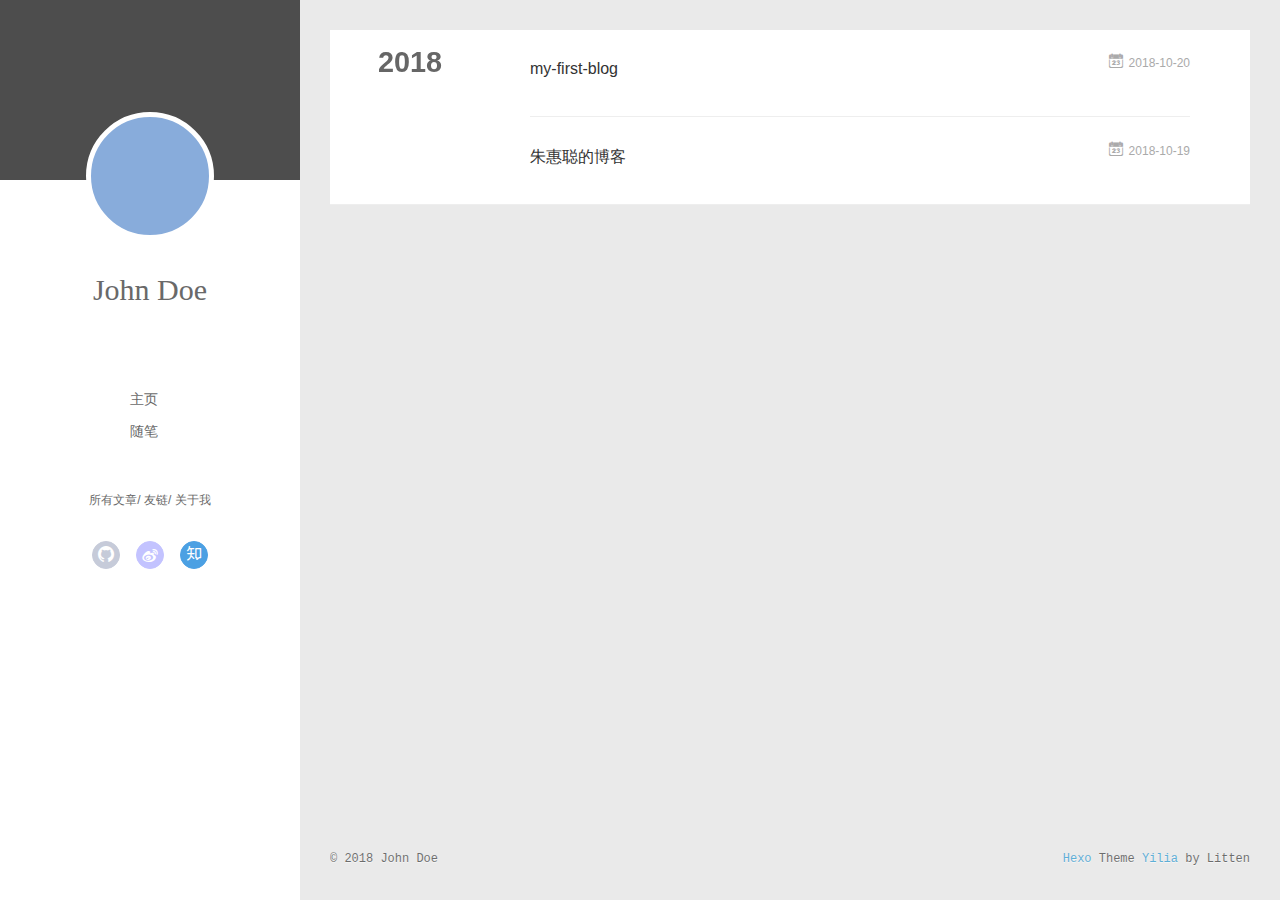
==== archives/index.html @ 23d7aff6 "Site updated: 2018-10-20 14:45:21" ====
<!DOCTYPE html>
<html>
<head><meta name="generator" content="Hexo 3.8.0">
  <meta charset="utf-8">
  
  <meta name="renderer" content="webkit">
  <meta http-equiv="X-UA-Compatible" content="IE=edge">
  <link rel="dns-prefetch" href="http://yoursite.com">
  <title>Archives | Hexo</title>
  <meta name="viewport" content="width=device-width, initial-scale=1, maximum-scale=1">
  <meta property="og:type" content="website">
<meta property="og:title" content="Hexo">
<meta property="og:url" content="http://yoursite.com/archives/index.html">
<meta property="og:site_name" content="Hexo">
<meta property="og:locale" content="default">
<meta name="twitter:card" content="summary">
<meta name="twitter:title" content="Hexo">
  
    <link rel="alternative" href="/atom.xml" title="Hexo" type="application/atom+xml">
  
  
    <link rel="icon" href="/favicon.png">
  
  <link rel="stylesheet" type="text/css" href="/./main.0cf68a.css">
  <style type="text/css">
  
    #container.show {
      background: linear-gradient(200deg,#a0cfe4,#e8c37e);
    }
  </style>
  

  

</head>
</html>
<body>
  <div id="container" q-class="show:isCtnShow">
    <canvas id="anm-canvas" class="anm-canvas"></canvas>
    <div class="left-col" q-class="show:isShow">
      
<div class="overlay" style="background: #4d4d4d"></div>
<div class="intrude-less">
	<header id="header" class="inner">
		<a href="/" class="profilepic">
			<img src="" class="js-avatar">
		</a>
		<hgroup>
		  <h1 class="header-author"><a href="/">John Doe</a></h1>
		</hgroup>
		

		<nav class="header-menu">
			<ul>
			
				<li><a href="/">主页</a></li>
	        
				<li><a href="/tags/随笔/">随笔</a></li>
	        
			</ul>
		</nav>
		<nav class="header-smart-menu">
    		
    			
    			<a q-on="click: openSlider(e, 'innerArchive')" href="javascript:void(0)">所有文章</a>
    			
            
    			
    			<a q-on="click: openSlider(e, 'friends')" href="javascript:void(0)">友链</a>
    			
            
    			
    			<a q-on="click: openSlider(e, 'aboutme')" href="javascript:void(0)">关于我</a>
    			
            
		</nav>
		<nav class="header-nav">
			<div class="social">
				
					<a class="github" target="_blank" href="https://github.com/songyoulian" title="github"><i class="icon-github"></i></a>
		        
					<a class="weibo" target="_blank" href="https://weibo.com/" title="weibo"><i class="icon-weibo"></i></a>
		        
					<a class="zhihu" target="_blank" href="https://www.zhihu.com/" title="zhihu"><i class="icon-zhihu"></i></a>
		        
			</div>
		</nav>
	</header>		
</div>

    </div>
    <div class="mid-col" q-class="show:isShow,hide:isShow|isFalse">
      
<nav id="mobile-nav">
  	<div class="overlay js-overlay" style="background: #4d4d4d"></div>
	<div class="btnctn js-mobile-btnctn">
  		<div class="slider-trigger list" q-on="click: openSlider(e)"><i class="icon icon-sort"></i></div>
	</div>
	<div class="intrude-less">
		<header id="header" class="inner">
			<div class="profilepic">
				<img src="" class="js-avatar">
			</div>
			<hgroup>
			  <h1 class="header-author js-header-author">John Doe</h1>
			</hgroup>
			
			
			
				
			
				
			
			
			
			<nav class="header-nav">
				<div class="social">
					
						<a class="github" target="_blank" href="https://github.com/songyoulian" title="github"><i class="icon-github"></i></a>
			        
						<a class="weibo" target="_blank" href="https://weibo.com/" title="weibo"><i class="icon-weibo"></i></a>
			        
						<a class="zhihu" target="_blank" href="https://www.zhihu.com/" title="zhihu"><i class="icon-zhihu"></i></a>
			        
				</div>
			</nav>

			<nav class="header-menu js-header-menu">
				<ul style="width: 50%">
				
				
					<li style="width: 50%"><a href="/">主页</a></li>
		        
					<li style="width: 50%"><a href="/tags/随笔/">随笔</a></li>
		        
				</ul>
			</nav>
		</header>				
	</div>
	<div class="mobile-mask" style="display:none" q-show="isShow"></div>
</nav>

      <div id="wrapper" class="body-wrap">
        <div class="menu-l">
          <div class="canvas-wrap">
            <canvas data-colors="#eaeaea" data-sectionHeight="100" data-contentId="js-content" id="myCanvas1" class="anm-canvas"></canvas>
          </div>
          <div id="js-content" class="content-ll">
            
  
  
    
    
      
      
      <section class="archives-wrap">
        <div class="archive-year-wrap">
          <a href="/archives/2018" class="archive-year">2018</a>
        </div>
        <div class="archives">
    
    <article class="archive-article archive-type-post">
  <div class="archive-article-inner">
    <header class="archive-article-header">
      	<div class="article-meta">
	      	<a href="/2018/10/20/my-first-blog/" class="archive-article-date">
  	<time datetime="2018-10-20T02:22:52.000Z" itemprop="datePublished"><i class="icon-calendar icon"></i>2018-10-20</time>
</a>
        </div>
    	 
  
    <h1 itemprop="name">
      <a class="archive-article-title" href="/2018/10/20/my-first-blog/">my-first-blog</a>
    </h1>
  

        <div class="article-info info-on-right">
          
          

        </div>
        <div class="clearfix"></div>
    </header>
  </div>
</article>
  
    
    
    <article class="archive-article archive-type-post">
  <div class="archive-article-inner">
    <header class="archive-article-header">
      	<div class="article-meta">
	      	<a href="/2018/10/19/hello-world/" class="archive-article-date">
  	<time datetime="2018-10-19T08:00:57.107Z" itemprop="datePublished"><i class="icon-calendar icon"></i>2018-10-19</time>
</a>
        </div>
    	 
  
    <h1 itemprop="name">
      <a class="archive-article-title" href="/2018/10/19/hello-world/">朱惠聪的博客</a>
    </h1>
  

        <div class="article-info info-on-right">
          
          

        </div>
        <div class="clearfix"></div>
    </header>
  </div>
</article>
  
  
    </div></section>
  

    


          </div>
        </div>
      </div>
      <footer id="footer">
  <div class="outer">
    <div id="footer-info">
    	<div class="footer-left">
    		&copy; 2018 John Doe
    	</div>
      	<div class="footer-right">
      		<a href="http://hexo.io/" target="_blank">Hexo</a>  Theme <a href="https://github.com/litten/hexo-theme-yilia" target="_blank">Yilia</a> by Litten
      	</div>
    </div>
  </div>
</footer>
    </div>
    <script>
	var yiliaConfig = {
		mathjax: false,
		isHome: false,
		isPost: false,
		isArchive: true,
		isTag: false,
		isCategory: false,
		open_in_new: false,
		toc_hide_index: true,
		root: "/",
		innerArchive: true,
		showTags: false
	}
</script>

<script>!function(t){function n(e){if(r[e])return r[e].exports;var i=r[e]={exports:{},id:e,loaded:!1};return t[e].call(i.exports,i,i.exports,n),i.loaded=!0,i.exports}var r={};n.m=t,n.c=r,n.p="./",n(0)}([function(t,n,r){r(195),t.exports=r(191)},function(t,n,r){var e=r(3),i=r(52),o=r(27),u=r(28),c=r(53),f="prototype",a=function(t,n,r){var s,l,h,v,p=t&a.F,d=t&a.G,y=t&a.S,g=t&a.P,b=t&a.B,m=d?e:y?e[n]||(e[n]={}):(e[n]||{})[f],x=d?i:i[n]||(i[n]={}),w=x[f]||(x[f]={});d&&(r=n);for(s in r)l=!p&&m&&void 0!==m[s],h=(l?m:r)[s],v=b&&l?c(h,e):g&&"function"==typeof h?c(Function.call,h):h,m&&u(m,s,h,t&a.U),x[s]!=h&&o(x,s,v),g&&w[s]!=h&&(w[s]=h)};e.core=i,a.F=1,a.G=2,a.S=4,a.P=8,a.B=16,a.W=32,a.U=64,a.R=128,t.exports=a},function(t,n,r){var e=r(6);t.exports=function(t){if(!e(t))throw TypeError(t+" is not an object!");return t}},function(t,n){var r=t.exports="undefined"!=typeof window&&window.Math==Math?window:"undefined"!=typeof self&&self.Math==Math?self:Function("return this")();"number"==typeof __g&&(__g=r)},function(t,n){t.exports=function(t){try{return!!t()}catch(t){return!0}}},function(t,n){var r=t.exports="undefined"!=typeof window&&window.Math==Math?window:"undefined"!=typeof self&&self.Math==Math?self:Function("return this")();"number"==typeof __g&&(__g=r)},function(t,n){t.exports=function(t){return"object"==typeof t?null!==t:"function"==typeof t}},function(t,n,r){var e=r(126)("wks"),i=r(76),o=r(3).Symbol,u="function"==typeof o;(t.exports=function(t){return e[t]||(e[t]=u&&o[t]||(u?o:i)("Symbol."+t))}).store=e},function(t,n){var r={}.hasOwnProperty;t.exports=function(t,n){return r.call(t,n)}},function(t,n,r){var e=r(94),i=r(33);t.exports=function(t){return e(i(t))}},function(t,n,r){t.exports=!r(4)(function(){return 7!=Object.defineProperty({},"a",{get:function(){return 7}}).a})},function(t,n,r){var e=r(2),i=r(167),o=r(50),u=Object.defineProperty;n.f=r(10)?Object.defineProperty:function(t,n,r){if(e(t),n=o(n,!0),e(r),i)try{return u(t,n,r)}catch(t){}if("get"in r||"set"in r)throw TypeError("Accessors not supported!");return"value"in r&&(t[n]=r.value),t}},function(t,n,r){t.exports=!r(18)(function(){return 7!=Object.defineProperty({},"a",{get:function(){return 7}}).a})},function(t,n,r){var e=r(14),i=r(22);t.exports=r(12)?function(t,n,r){return e.f(t,n,i(1,r))}:function(t,n,r){return t[n]=r,t}},function(t,n,r){var e=r(20),i=r(58),o=r(42),u=Object.defineProperty;n.f=r(12)?Object.defineProperty:function(t,n,r){if(e(t),n=o(n,!0),e(r),i)try{return u(t,n,r)}catch(t){}if("get"in r||"set"in r)throw TypeError("Accessors not supported!");return"value"in r&&(t[n]=r.value),t}},function(t,n,r){var e=r(40)("wks"),i=r(23),o=r(5).Symbol,u="function"==typeof o;(t.exports=function(t){return e[t]||(e[t]=u&&o[t]||(u?o:i)("Symbol."+t))}).store=e},function(t,n,r){var e=r(67),i=Math.min;t.exports=function(t){return t>0?i(e(t),9007199254740991):0}},function(t,n,r){var e=r(46);t.exports=function(t){return Object(e(t))}},function(t,n){t.exports=function(t){try{return!!t()}catch(t){return!0}}},function(t,n,r){var e=r(63),i=r(34);t.exports=Object.keys||function(t){return e(t,i)}},function(t,n,r){var e=r(21);t.exports=function(t){if(!e(t))throw TypeError(t+" is not an object!");return t}},function(t,n){t.exports=function(t){return"object"==typeof t?null!==t:"function"==typeof t}},function(t,n){t.exports=function(t,n){return{enumerable:!(1&t),configurable:!(2&t),writable:!(4&t),value:n}}},function(t,n){var r=0,e=Math.random();t.exports=function(t){return"Symbol(".concat(void 0===t?"":t,")_",(++r+e).toString(36))}},function(t,n){var r={}.hasOwnProperty;t.exports=function(t,n){return r.call(t,n)}},function(t,n){var r=t.exports={version:"2.4.0"};"number"==typeof __e&&(__e=r)},function(t,n){t.exports=function(t){if("function"!=typeof t)throw TypeError(t+" is not a function!");return t}},function(t,n,r){var e=r(11),i=r(66);t.exports=r(10)?function(t,n,r){return e.f(t,n,i(1,r))}:function(t,n,r){return t[n]=r,t}},function(t,n,r){var e=r(3),i=r(27),o=r(24),u=r(76)("src"),c="toString",f=Function[c],a=(""+f).split(c);r(52).inspectSource=function(t){return f.call(t)},(t.exports=function(t,n,r,c){var f="function"==typeof r;f&&(o(r,"name")||i(r,"name",n)),t[n]!==r&&(f&&(o(r,u)||i(r,u,t[n]?""+t[n]:a.join(String(n)))),t===e?t[n]=r:c?t[n]?t[n]=r:i(t,n,r):(delete t[n],i(t,n,r)))})(Function.prototype,c,function(){return"function"==typeof this&&this[u]||f.call(this)})},function(t,n,r){var e=r(1),i=r(4),o=r(46),u=function(t,n,r,e){var i=String(o(t)),u="<"+n;return""!==r&&(u+=" "+r+'="'+String(e).replace(/"/g,"&quot;")+'"'),u+">"+i+"</"+n+">"};t.exports=function(t,n){var r={};r[t]=n(u),e(e.P+e.F*i(function(){var n=""[t]('"');return n!==n.toLowerCase()||n.split('"').length>3}),"String",r)}},function(t,n,r){var e=r(115),i=r(46);t.exports=function(t){return e(i(t))}},function(t,n,r){var e=r(116),i=r(66),o=r(30),u=r(50),c=r(24),f=r(167),a=Object.getOwnPropertyDescriptor;n.f=r(10)?a:function(t,n){if(t=o(t),n=u(n,!0),f)try{return a(t,n)}catch(t){}if(c(t,n))return i(!e.f.call(t,n),t[n])}},function(t,n,r){var e=r(24),i=r(17),o=r(145)("IE_PROTO"),u=Object.prototype;t.exports=Object.getPrototypeOf||function(t){return t=i(t),e(t,o)?t[o]:"function"==typeof t.constructor&&t instanceof t.constructor?t.constructor.prototype:t instanceof Object?u:null}},function(t,n){t.exports=function(t){if(void 0==t)throw TypeError("Can't call method on  "+t);return t}},function(t,n){t.exports="constructor,hasOwnProperty,isPrototypeOf,propertyIsEnumerable,toLocaleString,toString,valueOf".split(",")},function(t,n){t.exports={}},function(t,n){t.exports=!0},function(t,n){n.f={}.propertyIsEnumerable},function(t,n,r){var e=r(14).f,i=r(8),o=r(15)("toStringTag");t.exports=function(t,n,r){t&&!i(t=r?t:t.prototype,o)&&e(t,o,{configurable:!0,value:n})}},function(t,n,r){var e=r(40)("keys"),i=r(23);t.exports=function(t){return e[t]||(e[t]=i(t))}},function(t,n,r){var e=r(5),i="__core-js_shared__",o=e[i]||(e[i]={});t.exports=function(t){return o[t]||(o[t]={})}},function(t,n){var r=Math.ceil,e=Math.floor;t.exports=function(t){return isNaN(t=+t)?0:(t>0?e:r)(t)}},function(t,n,r){var e=r(21);t.exports=function(t,n){if(!e(t))return t;var r,i;if(n&&"function"==typeof(r=t.toString)&&!e(i=r.call(t)))return i;if("function"==typeof(r=t.valueOf)&&!e(i=r.call(t)))return i;if(!n&&"function"==typeof(r=t.toString)&&!e(i=r.call(t)))return i;throw TypeError("Can't convert object to primitive value")}},function(t,n,r){var e=r(5),i=r(25),o=r(36),u=r(44),c=r(14).f;t.exports=function(t){var n=i.Symbol||(i.Symbol=o?{}:e.Symbol||{});"_"==t.charAt(0)||t in n||c(n,t,{value:u.f(t)})}},function(t,n,r){n.f=r(15)},function(t,n){var r={}.toString;t.exports=function(t){return r.call(t).slice(8,-1)}},function(t,n){t.exports=function(t){if(void 0==t)throw TypeError("Can't call method on  "+t);return t}},function(t,n,r){var e=r(4);t.exports=function(t,n){return!!t&&e(function(){n?t.call(null,function(){},1):t.call(null)})}},function(t,n,r){var e=r(53),i=r(115),o=r(17),u=r(16),c=r(203);t.exports=function(t,n){var r=1==t,f=2==t,a=3==t,s=4==t,l=6==t,h=5==t||l,v=n||c;return function(n,c,p){for(var d,y,g=o(n),b=i(g),m=e(c,p,3),x=u(b.length),w=0,S=r?v(n,x):f?v(n,0):void 0;x>w;w++)if((h||w in b)&&(d=b[w],y=m(d,w,g),t))if(r)S[w]=y;else if(y)switch(t){case 3:return!0;case 5:return d;case 6:return w;case 2:S.push(d)}else if(s)return!1;return l?-1:a||s?s:S}}},function(t,n,r){var e=r(1),i=r(52),o=r(4);t.exports=function(t,n){var r=(i.Object||{})[t]||Object[t],u={};u[t]=n(r),e(e.S+e.F*o(function(){r(1)}),"Object",u)}},function(t,n,r){var e=r(6);t.exports=function(t,n){if(!e(t))return t;var r,i;if(n&&"function"==typeof(r=t.toString)&&!e(i=r.call(t)))return i;if("function"==typeof(r=t.valueOf)&&!e(i=r.call(t)))return i;if(!n&&"function"==typeof(r=t.toString)&&!e(i=r.call(t)))return i;throw TypeError("Can't convert object to primitive value")}},function(t,n,r){var e=r(5),i=r(25),o=r(91),u=r(13),c="prototype",f=function(t,n,r){var a,s,l,h=t&f.F,v=t&f.G,p=t&f.S,d=t&f.P,y=t&f.B,g=t&f.W,b=v?i:i[n]||(i[n]={}),m=b[c],x=v?e:p?e[n]:(e[n]||{})[c];v&&(r=n);for(a in r)(s=!h&&x&&void 0!==x[a])&&a in b||(l=s?x[a]:r[a],b[a]=v&&"function"!=typeof x[a]?r[a]:y&&s?o(l,e):g&&x[a]==l?function(t){var n=function(n,r,e){if(this instanceof t){switch(arguments.length){case 0:return new t;case 1:return new t(n);case 2:return new t(n,r)}return new t(n,r,e)}return t.apply(this,arguments)};return n[c]=t[c],n}(l):d&&"function"==typeof l?o(Function.call,l):l,d&&((b.virtual||(b.virtual={}))[a]=l,t&f.R&&m&&!m[a]&&u(m,a,l)))};f.F=1,f.G=2,f.S=4,f.P=8,f.B=16,f.W=32,f.U=64,f.R=128,t.exports=f},function(t,n){var r=t.exports={version:"2.4.0"};"number"==typeof __e&&(__e=r)},function(t,n,r){var e=r(26);t.exports=function(t,n,r){if(e(t),void 0===n)return t;switch(r){case 1:return function(r){return t.call(n,r)};case 2:return function(r,e){return t.call(n,r,e)};case 3:return function(r,e,i){return t.call(n,r,e,i)}}return function(){return t.apply(n,arguments)}}},function(t,n,r){var e=r(183),i=r(1),o=r(126)("metadata"),u=o.store||(o.store=new(r(186))),c=function(t,n,r){var i=u.get(t);if(!i){if(!r)return;u.set(t,i=new e)}var o=i.get(n);if(!o){if(!r)return;i.set(n,o=new e)}return o},f=function(t,n,r){var e=c(n,r,!1);return void 0!==e&&e.has(t)},a=function(t,n,r){var e=c(n,r,!1);return void 0===e?void 0:e.get(t)},s=function(t,n,r,e){c(r,e,!0).set(t,n)},l=function(t,n){var r=c(t,n,!1),e=[];return r&&r.forEach(function(t,n){e.push(n)}),e},h=function(t){return void 0===t||"symbol"==typeof t?t:String(t)},v=function(t){i(i.S,"Reflect",t)};t.exports={store:u,map:c,has:f,get:a,set:s,keys:l,key:h,exp:v}},function(t,n,r){"use strict";if(r(10)){var e=r(69),i=r(3),o=r(4),u=r(1),c=r(127),f=r(152),a=r(53),s=r(68),l=r(66),h=r(27),v=r(73),p=r(67),d=r(16),y=r(75),g=r(50),b=r(24),m=r(180),x=r(114),w=r(6),S=r(17),_=r(137),O=r(70),E=r(32),P=r(71).f,j=r(154),F=r(76),M=r(7),A=r(48),N=r(117),T=r(146),I=r(155),k=r(80),L=r(123),R=r(74),C=r(130),D=r(160),U=r(11),W=r(31),G=U.f,B=W.f,V=i.RangeError,z=i.TypeError,q=i.Uint8Array,K="ArrayBuffer",J="Shared"+K,Y="BYTES_PER_ELEMENT",H="prototype",$=Array[H],X=f.ArrayBuffer,Q=f.DataView,Z=A(0),tt=A(2),nt=A(3),rt=A(4),et=A(5),it=A(6),ot=N(!0),ut=N(!1),ct=I.values,ft=I.keys,at=I.entries,st=$.lastIndexOf,lt=$.reduce,ht=$.reduceRight,vt=$.join,pt=$.sort,dt=$.slice,yt=$.toString,gt=$.toLocaleString,bt=M("iterator"),mt=M("toStringTag"),xt=F("typed_constructor"),wt=F("def_constructor"),St=c.CONSTR,_t=c.TYPED,Ot=c.VIEW,Et="Wrong length!",Pt=A(1,function(t,n){return Tt(T(t,t[wt]),n)}),jt=o(function(){return 1===new q(new Uint16Array([1]).buffer)[0]}),Ft=!!q&&!!q[H].set&&o(function(){new q(1).set({})}),Mt=function(t,n){if(void 0===t)throw z(Et);var r=+t,e=d(t);if(n&&!m(r,e))throw V(Et);return e},At=function(t,n){var r=p(t);if(r<0||r%n)throw V("Wrong offset!");return r},Nt=function(t){if(w(t)&&_t in t)return t;throw z(t+" is not a typed array!")},Tt=function(t,n){if(!(w(t)&&xt in t))throw z("It is not a typed array constructor!");return new t(n)},It=function(t,n){return kt(T(t,t[wt]),n)},kt=function(t,n){for(var r=0,e=n.length,i=Tt(t,e);e>r;)i[r]=n[r++];return i},Lt=function(t,n,r){G(t,n,{get:function(){return this._d[r]}})},Rt=function(t){var n,r,e,i,o,u,c=S(t),f=arguments.length,s=f>1?arguments[1]:void 0,l=void 0!==s,h=j(c);if(void 0!=h&&!_(h)){for(u=h.call(c),e=[],n=0;!(o=u.next()).done;n++)e.push(o.value);c=e}for(l&&f>2&&(s=a(s,arguments[2],2)),n=0,r=d(c.length),i=Tt(this,r);r>n;n++)i[n]=l?s(c[n],n):c[n];return i},Ct=function(){for(var t=0,n=arguments.length,r=Tt(this,n);n>t;)r[t]=arguments[t++];return r},Dt=!!q&&o(function(){gt.call(new q(1))}),Ut=function(){return gt.apply(Dt?dt.call(Nt(this)):Nt(this),arguments)},Wt={copyWithin:function(t,n){return D.call(Nt(this),t,n,arguments.length>2?arguments[2]:void 0)},every:function(t){return rt(Nt(this),t,arguments.length>1?arguments[1]:void 0)},fill:function(t){return C.apply(Nt(this),arguments)},filter:function(t){return It(this,tt(Nt(this),t,arguments.length>1?arguments[1]:void 0))},find:function(t){return et(Nt(this),t,arguments.length>1?arguments[1]:void 0)},findIndex:function(t){return it(Nt(this),t,arguments.length>1?arguments[1]:void 0)},forEach:function(t){Z(Nt(this),t,arguments.length>1?arguments[1]:void 0)},indexOf:function(t){return ut(Nt(this),t,arguments.length>1?arguments[1]:void 0)},includes:function(t){return ot(Nt(this),t,arguments.length>1?arguments[1]:void 0)},join:function(t){return vt.apply(Nt(this),arguments)},lastIndexOf:function(t){return st.apply(Nt(this),arguments)},map:function(t){return Pt(Nt(this),t,arguments.length>1?arguments[1]:void 0)},reduce:function(t){return lt.apply(Nt(this),arguments)},reduceRight:function(t){return ht.apply(Nt(this),arguments)},reverse:function(){for(var t,n=this,r=Nt(n).length,e=Math.floor(r/2),i=0;i<e;)t=n[i],n[i++]=n[--r],n[r]=t;return n},some:function(t){return nt(Nt(this),t,arguments.length>1?arguments[1]:void 0)},sort:function(t){return pt.call(Nt(this),t)},subarray:function(t,n){var r=Nt(this),e=r.length,i=y(t,e);return new(T(r,r[wt]))(r.buffer,r.byteOffset+i*r.BYTES_PER_ELEMENT,d((void 0===n?e:y(n,e))-i))}},Gt=function(t,n){return It(this,dt.call(Nt(this),t,n))},Bt=function(t){Nt(this);var n=At(arguments[1],1),r=this.length,e=S(t),i=d(e.length),o=0;if(i+n>r)throw V(Et);for(;o<i;)this[n+o]=e[o++]},Vt={entries:function(){return at.call(Nt(this))},keys:function(){return ft.call(Nt(this))},values:function(){return ct.call(Nt(this))}},zt=function(t,n){return w(t)&&t[_t]&&"symbol"!=typeof n&&n in t&&String(+n)==String(n)},qt=function(t,n){return zt(t,n=g(n,!0))?l(2,t[n]):B(t,n)},Kt=function(t,n,r){return!(zt(t,n=g(n,!0))&&w(r)&&b(r,"value"))||b(r,"get")||b(r,"set")||r.configurable||b(r,"writable")&&!r.writable||b(r,"enumerable")&&!r.enumerable?G(t,n,r):(t[n]=r.value,t)};St||(W.f=qt,U.f=Kt),u(u.S+u.F*!St,"Object",{getOwnPropertyDescriptor:qt,defineProperty:Kt}),o(function(){yt.call({})})&&(yt=gt=function(){return vt.call(this)});var Jt=v({},Wt);v(Jt,Vt),h(Jt,bt,Vt.values),v(Jt,{slice:Gt,set:Bt,constructor:function(){},toString:yt,toLocaleString:Ut}),Lt(Jt,"buffer","b"),Lt(Jt,"byteOffset","o"),Lt(Jt,"byteLength","l"),Lt(Jt,"length","e"),G(Jt,mt,{get:function(){return this[_t]}}),t.exports=function(t,n,r,f){f=!!f;var a=t+(f?"Clamped":"")+"Array",l="Uint8Array"!=a,v="get"+t,p="set"+t,y=i[a],g=y||{},b=y&&E(y),m=!y||!c.ABV,S={},_=y&&y[H],j=function(t,r){var e=t._d;return e.v[v](r*n+e.o,jt)},F=function(t,r,e){var i=t._d;f&&(e=(e=Math.round(e))<0?0:e>255?255:255&e),i.v[p](r*n+i.o,e,jt)},M=function(t,n){G(t,n,{get:function(){return j(this,n)},set:function(t){return F(this,n,t)},enumerable:!0})};m?(y=r(function(t,r,e,i){s(t,y,a,"_d");var o,u,c,f,l=0,v=0;if(w(r)){if(!(r instanceof X||(f=x(r))==K||f==J))return _t in r?kt(y,r):Rt.call(y,r);o=r,v=At(e,n);var p=r.byteLength;if(void 0===i){if(p%n)throw V(Et);if((u=p-v)<0)throw V(Et)}else if((u=d(i)*n)+v>p)throw V(Et);c=u/n}else c=Mt(r,!0),u=c*n,o=new X(u);for(h(t,"_d",{b:o,o:v,l:u,e:c,v:new Q(o)});l<c;)M(t,l++)}),_=y[H]=O(Jt),h(_,"constructor",y)):L(function(t){new y(null),new y(t)},!0)||(y=r(function(t,r,e,i){s(t,y,a);var o;return w(r)?r instanceof X||(o=x(r))==K||o==J?void 0!==i?new g(r,At(e,n),i):void 0!==e?new g(r,At(e,n)):new g(r):_t in r?kt(y,r):Rt.call(y,r):new g(Mt(r,l))}),Z(b!==Function.prototype?P(g).concat(P(b)):P(g),function(t){t in y||h(y,t,g[t])}),y[H]=_,e||(_.constructor=y));var A=_[bt],N=!!A&&("values"==A.name||void 0==A.name),T=Vt.values;h(y,xt,!0),h(_,_t,a),h(_,Ot,!0),h(_,wt,y),(f?new y(1)[mt]==a:mt in _)||G(_,mt,{get:function(){return a}}),S[a]=y,u(u.G+u.W+u.F*(y!=g),S),u(u.S,a,{BYTES_PER_ELEMENT:n,from:Rt,of:Ct}),Y in _||h(_,Y,n),u(u.P,a,Wt),R(a),u(u.P+u.F*Ft,a,{set:Bt}),u(u.P+u.F*!N,a,Vt),u(u.P+u.F*(_.toString!=yt),a,{toString:yt}),u(u.P+u.F*o(function(){new y(1).slice()}),a,{slice:Gt}),u(u.P+u.F*(o(function(){return[1,2].toLocaleString()!=new y([1,2]).toLocaleString()})||!o(function(){_.toLocaleString.call([1,2])})),a,{toLocaleString:Ut}),k[a]=N?A:T,e||N||h(_,bt,T)}}else t.exports=function(){}},function(t,n){var r={}.toString;t.exports=function(t){return r.call(t).slice(8,-1)}},function(t,n,r){var e=r(21),i=r(5).document,o=e(i)&&e(i.createElement);t.exports=function(t){return o?i.createElement(t):{}}},function(t,n,r){t.exports=!r(12)&&!r(18)(function(){return 7!=Object.defineProperty(r(57)("div"),"a",{get:function(){return 7}}).a})},function(t,n,r){"use strict";var e=r(36),i=r(51),o=r(64),u=r(13),c=r(8),f=r(35),a=r(96),s=r(38),l=r(103),h=r(15)("iterator"),v=!([].keys&&"next"in[].keys()),p="keys",d="values",y=function(){return this};t.exports=function(t,n,r,g,b,m,x){a(r,n,g);var w,S,_,O=function(t){if(!v&&t in F)return F[t];switch(t){case p:case d:return function(){return new r(this,t)}}return function(){return new r(this,t)}},E=n+" Iterator",P=b==d,j=!1,F=t.prototype,M=F[h]||F["@@iterator"]||b&&F[b],A=M||O(b),N=b?P?O("entries"):A:void 0,T="Array"==n?F.entries||M:M;if(T&&(_=l(T.call(new t)))!==Object.prototype&&(s(_,E,!0),e||c(_,h)||u(_,h,y)),P&&M&&M.name!==d&&(j=!0,A=function(){return M.call(this)}),e&&!x||!v&&!j&&F[h]||u(F,h,A),f[n]=A,f[E]=y,b)if(w={values:P?A:O(d),keys:m?A:O(p),entries:N},x)for(S in w)S in F||o(F,S,w[S]);else i(i.P+i.F*(v||j),n,w);return w}},function(t,n,r){var e=r(20),i=r(100),o=r(34),u=r(39)("IE_PROTO"),c=function(){},f="prototype",a=function(){var t,n=r(57)("iframe"),e=o.length;for(n.style.display="none",r(93).appendChild(n),n.src="javascript:",t=n.contentWindow.document,t.open(),t.write("<script>document.F=Object<\/script>"),t.close(),a=t.F;e--;)delete a[f][o[e]];return a()};t.exports=Object.create||function(t,n){var r;return null!==t?(c[f]=e(t),r=new c,c[f]=null,r[u]=t):r=a(),void 0===n?r:i(r,n)}},function(t,n,r){var e=r(63),i=r(34).concat("length","prototype");n.f=Object.getOwnPropertyNames||function(t){return e(t,i)}},function(t,n){n.f=Object.getOwnPropertySymbols},function(t,n,r){var e=r(8),i=r(9),o=r(90)(!1),u=r(39)("IE_PROTO");t.exports=function(t,n){var r,c=i(t),f=0,a=[];for(r in c)r!=u&&e(c,r)&&a.push(r);for(;n.length>f;)e(c,r=n[f++])&&(~o(a,r)||a.push(r));return a}},function(t,n,r){t.exports=r(13)},function(t,n,r){var e=r(76)("meta"),i=r(6),o=r(24),u=r(11).f,c=0,f=Object.isExtensible||function(){return!0},a=!r(4)(function(){return f(Object.preventExtensions({}))}),s=function(t){u(t,e,{value:{i:"O"+ ++c,w:{}}})},l=function(t,n){if(!i(t))return"symbol"==typeof t?t:("string"==typeof t?"S":"P")+t;if(!o(t,e)){if(!f(t))return"F";if(!n)return"E";s(t)}return t[e].i},h=function(t,n){if(!o(t,e)){if(!f(t))return!0;if(!n)return!1;s(t)}return t[e].w},v=function(t){return a&&p.NEED&&f(t)&&!o(t,e)&&s(t),t},p=t.exports={KEY:e,NEED:!1,fastKey:l,getWeak:h,onFreeze:v}},function(t,n){t.exports=function(t,n){return{enumerable:!(1&t),configurable:!(2&t),writable:!(4&t),value:n}}},function(t,n){var r=Math.ceil,e=Math.floor;t.exports=function(t){return isNaN(t=+t)?0:(t>0?e:r)(t)}},function(t,n){t.exports=function(t,n,r,e){if(!(t instanceof n)||void 0!==e&&e in t)throw TypeError(r+": incorrect invocation!");return t}},function(t,n){t.exports=!1},function(t,n,r){var e=r(2),i=r(173),o=r(133),u=r(145)("IE_PROTO"),c=function(){},f="prototype",a=function(){var t,n=r(132)("iframe"),e=o.length;for(n.style.display="none",r(135).appendChild(n),n.src="javascript:",t=n.contentWindow.document,t.open(),t.write("<script>document.F=Object<\/script>"),t.close(),a=t.F;e--;)delete a[f][o[e]];return a()};t.exports=Object.create||function(t,n){var r;return null!==t?(c[f]=e(t),r=new c,c[f]=null,r[u]=t):r=a(),void 0===n?r:i(r,n)}},function(t,n,r){var e=r(175),i=r(133).concat("length","prototype");n.f=Object.getOwnPropertyNames||function(t){return e(t,i)}},function(t,n,r){var e=r(175),i=r(133);t.exports=Object.keys||function(t){return e(t,i)}},function(t,n,r){var e=r(28);t.exports=function(t,n,r){for(var i in n)e(t,i,n[i],r);return t}},function(t,n,r){"use strict";var e=r(3),i=r(11),o=r(10),u=r(7)("species");t.exports=function(t){var n=e[t];o&&n&&!n[u]&&i.f(n,u,{configurable:!0,get:function(){return this}})}},function(t,n,r){var e=r(67),i=Math.max,o=Math.min;t.exports=function(t,n){return t=e(t),t<0?i(t+n,0):o(t,n)}},function(t,n){var r=0,e=Math.random();t.exports=function(t){return"Symbol(".concat(void 0===t?"":t,")_",(++r+e).toString(36))}},function(t,n,r){var e=r(33);t.exports=function(t){return Object(e(t))}},function(t,n,r){var e=r(7)("unscopables"),i=Array.prototype;void 0==i[e]&&r(27)(i,e,{}),t.exports=function(t){i[e][t]=!0}},function(t,n,r){var e=r(53),i=r(169),o=r(137),u=r(2),c=r(16),f=r(154),a={},s={},n=t.exports=function(t,n,r,l,h){var v,p,d,y,g=h?function(){return t}:f(t),b=e(r,l,n?2:1),m=0;if("function"!=typeof g)throw TypeError(t+" is not iterable!");if(o(g)){for(v=c(t.length);v>m;m++)if((y=n?b(u(p=t[m])[0],p[1]):b(t[m]))===a||y===s)return y}else for(d=g.call(t);!(p=d.next()).done;)if((y=i(d,b,p.value,n))===a||y===s)return y};n.BREAK=a,n.RETURN=s},function(t,n){t.exports={}},function(t,n,r){var e=r(11).f,i=r(24),o=r(7)("toStringTag");t.exports=function(t,n,r){t&&!i(t=r?t:t.prototype,o)&&e(t,o,{configurable:!0,value:n})}},function(t,n,r){var e=r(1),i=r(46),o=r(4),u=r(150),c="["+u+"]",f="​",a=RegExp("^"+c+c+"*"),s=RegExp(c+c+"*$"),l=function(t,n,r){var i={},c=o(function(){return!!u[t]()||f[t]()!=f}),a=i[t]=c?n(h):u[t];r&&(i[r]=a),e(e.P+e.F*c,"String",i)},h=l.trim=function(t,n){return t=String(i(t)),1&n&&(t=t.replace(a,"")),2&n&&(t=t.replace(s,"")),t};t.exports=l},function(t,n,r){t.exports={default:r(86),__esModule:!0}},function(t,n,r){t.exports={default:r(87),__esModule:!0}},function(t,n,r){"use strict";function e(t){return t&&t.__esModule?t:{default:t}}n.__esModule=!0;var i=r(84),o=e(i),u=r(83),c=e(u),f="function"==typeof c.default&&"symbol"==typeof o.default?function(t){return typeof t}:function(t){return t&&"function"==typeof c.default&&t.constructor===c.default&&t!==c.default.prototype?"symbol":typeof t};n.default="function"==typeof c.default&&"symbol"===f(o.default)?function(t){return void 0===t?"undefined":f(t)}:function(t){return t&&"function"==typeof c.default&&t.constructor===c.default&&t!==c.default.prototype?"symbol":void 0===t?"undefined":f(t)}},function(t,n,r){r(110),r(108),r(111),r(112),t.exports=r(25).Symbol},function(t,n,r){r(109),r(113),t.exports=r(44).f("iterator")},function(t,n){t.exports=function(t){if("function"!=typeof t)throw TypeError(t+" is not a function!");return t}},function(t,n){t.exports=function(){}},function(t,n,r){var e=r(9),i=r(106),o=r(105);t.exports=function(t){return function(n,r,u){var c,f=e(n),a=i(f.length),s=o(u,a);if(t&&r!=r){for(;a>s;)if((c=f[s++])!=c)return!0}else for(;a>s;s++)if((t||s in f)&&f[s]===r)return t||s||0;return!t&&-1}}},function(t,n,r){var e=r(88);t.exports=function(t,n,r){if(e(t),void 0===n)return t;switch(r){case 1:return function(r){return t.call(n,r)};case 2:return function(r,e){return t.call(n,r,e)};case 3:return function(r,e,i){return t.call(n,r,e,i)}}return function(){return t.apply(n,arguments)}}},function(t,n,r){var e=r(19),i=r(62),o=r(37);t.exports=function(t){var n=e(t),r=i.f;if(r)for(var u,c=r(t),f=o.f,a=0;c.length>a;)f.call(t,u=c[a++])&&n.push(u);return n}},function(t,n,r){t.exports=r(5).document&&document.documentElement},function(t,n,r){var e=r(56);t.exports=Object("z").propertyIsEnumerable(0)?Object:function(t){return"String"==e(t)?t.split(""):Object(t)}},function(t,n,r){var e=r(56);t.exports=Array.isArray||function(t){return"Array"==e(t)}},function(t,n,r){"use strict";var e=r(60),i=r(22),o=r(38),u={};r(13)(u,r(15)("iterator"),function(){return this}),t.exports=function(t,n,r){t.prototype=e(u,{next:i(1,r)}),o(t,n+" Iterator")}},function(t,n){t.exports=function(t,n){return{value:n,done:!!t}}},function(t,n,r){var e=r(19),i=r(9);t.exports=function(t,n){for(var r,o=i(t),u=e(o),c=u.length,f=0;c>f;)if(o[r=u[f++]]===n)return r}},function(t,n,r){var e=r(23)("meta"),i=r(21),o=r(8),u=r(14).f,c=0,f=Object.isExtensible||function(){return!0},a=!r(18)(function(){return f(Object.preventExtensions({}))}),s=function(t){u(t,e,{value:{i:"O"+ ++c,w:{}}})},l=function(t,n){if(!i(t))return"symbol"==typeof t?t:("string"==typeof t?"S":"P")+t;if(!o(t,e)){if(!f(t))return"F";if(!n)return"E";s(t)}return t[e].i},h=function(t,n){if(!o(t,e)){if(!f(t))return!0;if(!n)return!1;s(t)}return t[e].w},v=function(t){return a&&p.NEED&&f(t)&&!o(t,e)&&s(t),t},p=t.exports={KEY:e,NEED:!1,fastKey:l,getWeak:h,onFreeze:v}},function(t,n,r){var e=r(14),i=r(20),o=r(19);t.exports=r(12)?Object.defineProperties:function(t,n){i(t);for(var r,u=o(n),c=u.length,f=0;c>f;)e.f(t,r=u[f++],n[r]);return t}},function(t,n,r){var e=r(37),i=r(22),o=r(9),u=r(42),c=r(8),f=r(58),a=Object.getOwnPropertyDescriptor;n.f=r(12)?a:function(t,n){if(t=o(t),n=u(n,!0),f)try{return a(t,n)}catch(t){}if(c(t,n))return i(!e.f.call(t,n),t[n])}},function(t,n,r){var e=r(9),i=r(61).f,o={}.toString,u="object"==typeof window&&window&&Object.getOwnPropertyNames?Object.getOwnPropertyNames(window):[],c=function(t){try{return i(t)}catch(t){return u.slice()}};t.exports.f=function(t){return u&&"[object Window]"==o.call(t)?c(t):i(e(t))}},function(t,n,r){var e=r(8),i=r(77),o=r(39)("IE_PROTO"),u=Object.prototype;t.exports=Object.getPrototypeOf||function(t){return t=i(t),e(t,o)?t[o]:"function"==typeof t.constructor&&t instanceof t.constructor?t.constructor.prototype:t instanceof Object?u:null}},function(t,n,r){var e=r(41),i=r(33);t.exports=function(t){return function(n,r){var o,u,c=String(i(n)),f=e(r),a=c.length;return f<0||f>=a?t?"":void 0:(o=c.charCodeAt(f),o<55296||o>56319||f+1===a||(u=c.charCodeAt(f+1))<56320||u>57343?t?c.charAt(f):o:t?c.slice(f,f+2):u-56320+(o-55296<<10)+65536)}}},function(t,n,r){var e=r(41),i=Math.max,o=Math.min;t.exports=function(t,n){return t=e(t),t<0?i(t+n,0):o(t,n)}},function(t,n,r){var e=r(41),i=Math.min;t.exports=function(t){return t>0?i(e(t),9007199254740991):0}},function(t,n,r){"use strict";var e=r(89),i=r(97),o=r(35),u=r(9);t.exports=r(59)(Array,"Array",function(t,n){this._t=u(t),this._i=0,this._k=n},function(){var t=this._t,n=this._k,r=this._i++;return!t||r>=t.length?(this._t=void 0,i(1)):"keys"==n?i(0,r):"values"==n?i(0,t[r]):i(0,[r,t[r]])},"values"),o.Arguments=o.Array,e("keys"),e("values"),e("entries")},function(t,n){},function(t,n,r){"use strict";var e=r(104)(!0);r(59)(String,"String",function(t){this._t=String(t),this._i=0},function(){var t,n=this._t,r=this._i;return r>=n.length?{value:void 0,done:!0}:(t=e(n,r),this._i+=t.length,{value:t,done:!1})})},function(t,n,r){"use strict";var e=r(5),i=r(8),o=r(12),u=r(51),c=r(64),f=r(99).KEY,a=r(18),s=r(40),l=r(38),h=r(23),v=r(15),p=r(44),d=r(43),y=r(98),g=r(92),b=r(95),m=r(20),x=r(9),w=r(42),S=r(22),_=r(60),O=r(102),E=r(101),P=r(14),j=r(19),F=E.f,M=P.f,A=O.f,N=e.Symbol,T=e.JSON,I=T&&T.stringify,k="prototype",L=v("_hidden"),R=v("toPrimitive"),C={}.propertyIsEnumerable,D=s("symbol-registry"),U=s("symbols"),W=s("op-symbols"),G=Object[k],B="function"==typeof N,V=e.QObject,z=!V||!V[k]||!V[k].findChild,q=o&&a(function(){return 7!=_(M({},"a",{get:function(){return M(this,"a",{value:7}).a}})).a})?function(t,n,r){var e=F(G,n);e&&delete G[n],M(t,n,r),e&&t!==G&&M(G,n,e)}:M,K=function(t){var n=U[t]=_(N[k]);return n._k=t,n},J=B&&"symbol"==typeof N.iterator?function(t){return"symbol"==typeof t}:function(t){return t instanceof N},Y=function(t,n,r){return t===G&&Y(W,n,r),m(t),n=w(n,!0),m(r),i(U,n)?(r.enumerable?(i(t,L)&&t[L][n]&&(t[L][n]=!1),r=_(r,{enumerable:S(0,!1)})):(i(t,L)||M(t,L,S(1,{})),t[L][n]=!0),q(t,n,r)):M(t,n,r)},H=function(t,n){m(t);for(var r,e=g(n=x(n)),i=0,o=e.length;o>i;)Y(t,r=e[i++],n[r]);return t},$=function(t,n){return void 0===n?_(t):H(_(t),n)},X=function(t){var n=C.call(this,t=w(t,!0));return!(this===G&&i(U,t)&&!i(W,t))&&(!(n||!i(this,t)||!i(U,t)||i(this,L)&&this[L][t])||n)},Q=function(t,n){if(t=x(t),n=w(n,!0),t!==G||!i(U,n)||i(W,n)){var r=F(t,n);return!r||!i(U,n)||i(t,L)&&t[L][n]||(r.enumerable=!0),r}},Z=function(t){for(var n,r=A(x(t)),e=[],o=0;r.length>o;)i(U,n=r[o++])||n==L||n==f||e.push(n);return e},tt=function(t){for(var n,r=t===G,e=A(r?W:x(t)),o=[],u=0;e.length>u;)!i(U,n=e[u++])||r&&!i(G,n)||o.push(U[n]);return o};B||(N=function(){if(this instanceof N)throw TypeError("Symbol is not a constructor!");var t=h(arguments.length>0?arguments[0]:void 0),n=function(r){this===G&&n.call(W,r),i(this,L)&&i(this[L],t)&&(this[L][t]=!1),q(this,t,S(1,r))};return o&&z&&q(G,t,{configurable:!0,set:n}),K(t)},c(N[k],"toString",function(){return this._k}),E.f=Q,P.f=Y,r(61).f=O.f=Z,r(37).f=X,r(62).f=tt,o&&!r(36)&&c(G,"propertyIsEnumerable",X,!0),p.f=function(t){return K(v(t))}),u(u.G+u.W+u.F*!B,{Symbol:N});for(var nt="hasInstance,isConcatSpreadable,iterator,match,replace,search,species,split,toPrimitive,toStringTag,unscopables".split(","),rt=0;nt.length>rt;)v(nt[rt++]);for(var nt=j(v.store),rt=0;nt.length>rt;)d(nt[rt++]);u(u.S+u.F*!B,"Symbol",{for:function(t){return i(D,t+="")?D[t]:D[t]=N(t)},keyFor:function(t){if(J(t))return y(D,t);throw TypeError(t+" is not a symbol!")},useSetter:function(){z=!0},useSimple:function(){z=!1}}),u(u.S+u.F*!B,"Object",{create:$,defineProperty:Y,defineProperties:H,getOwnPropertyDescriptor:Q,getOwnPropertyNames:Z,getOwnPropertySymbols:tt}),T&&u(u.S+u.F*(!B||a(function(){var t=N();return"[null]"!=I([t])||"{}"!=I({a:t})||"{}"!=I(Object(t))})),"JSON",{stringify:function(t){if(void 0!==t&&!J(t)){for(var n,r,e=[t],i=1;arguments.length>i;)e.push(arguments[i++]);return n=e[1],"function"==typeof n&&(r=n),!r&&b(n)||(n=function(t,n){if(r&&(n=r.call(this,t,n)),!J(n))return n}),e[1]=n,I.apply(T,e)}}}),N[k][R]||r(13)(N[k],R,N[k].valueOf),l(N,"Symbol"),l(Math,"Math",!0),l(e.JSON,"JSON",!0)},function(t,n,r){r(43)("asyncIterator")},function(t,n,r){r(43)("observable")},function(t,n,r){r(107);for(var e=r(5),i=r(13),o=r(35),u=r(15)("toStringTag"),c=["NodeList","DOMTokenList","MediaList","StyleSheetList","CSSRuleList"],f=0;f<5;f++){var a=c[f],s=e[a],l=s&&s.prototype;l&&!l[u]&&i(l,u,a),o[a]=o.Array}},function(t,n,r){var e=r(45),i=r(7)("toStringTag"),o="Arguments"==e(function(){return arguments}()),u=function(t,n){try{return t[n]}catch(t){}};t.exports=function(t){var n,r,c;return void 0===t?"Undefined":null===t?"Null":"string"==typeof(r=u(n=Object(t),i))?r:o?e(n):"Object"==(c=e(n))&&"function"==typeof n.callee?"Arguments":c}},function(t,n,r){var e=r(45);t.exports=Object("z").propertyIsEnumerable(0)?Object:function(t){return"String"==e(t)?t.split(""):Object(t)}},function(t,n){n.f={}.propertyIsEnumerable},function(t,n,r){var e=r(30),i=r(16),o=r(75);t.exports=function(t){return function(n,r,u){var c,f=e(n),a=i(f.length),s=o(u,a);if(t&&r!=r){for(;a>s;)if((c=f[s++])!=c)return!0}else for(;a>s;s++)if((t||s in f)&&f[s]===r)return t||s||0;return!t&&-1}}},function(t,n,r){"use strict";var e=r(3),i=r(1),o=r(28),u=r(73),c=r(65),f=r(79),a=r(68),s=r(6),l=r(4),h=r(123),v=r(81),p=r(136);t.exports=function(t,n,r,d,y,g){var b=e[t],m=b,x=y?"set":"add",w=m&&m.prototype,S={},_=function(t){var n=w[t];o(w,t,"delete"==t?function(t){return!(g&&!s(t))&&n.call(this,0===t?0:t)}:"has"==t?function(t){return!(g&&!s(t))&&n.call(this,0===t?0:t)}:"get"==t?function(t){return g&&!s(t)?void 0:n.call(this,0===t?0:t)}:"add"==t?function(t){return n.call(this,0===t?0:t),this}:function(t,r){return n.call(this,0===t?0:t,r),this})};if("function"==typeof m&&(g||w.forEach&&!l(function(){(new m).entries().next()}))){var O=new m,E=O[x](g?{}:-0,1)!=O,P=l(function(){O.has(1)}),j=h(function(t){new m(t)}),F=!g&&l(function(){for(var t=new m,n=5;n--;)t[x](n,n);return!t.has(-0)});j||(m=n(function(n,r){a(n,m,t);var e=p(new b,n,m);return void 0!=r&&f(r,y,e[x],e),e}),m.prototype=w,w.constructor=m),(P||F)&&(_("delete"),_("has"),y&&_("get")),(F||E)&&_(x),g&&w.clear&&delete w.clear}else m=d.getConstructor(n,t,y,x),u(m.prototype,r),c.NEED=!0;return v(m,t),S[t]=m,i(i.G+i.W+i.F*(m!=b),S),g||d.setStrong(m,t,y),m}},function(t,n,r){"use strict";var e=r(27),i=r(28),o=r(4),u=r(46),c=r(7);t.exports=function(t,n,r){var f=c(t),a=r(u,f,""[t]),s=a[0],l=a[1];o(function(){var n={};return n[f]=function(){return 7},7!=""[t](n)})&&(i(String.prototype,t,s),e(RegExp.prototype,f,2==n?function(t,n){return l.call(t,this,n)}:function(t){return l.call(t,this)}))}
},function(t,n,r){"use strict";var e=r(2);t.exports=function(){var t=e(this),n="";return t.global&&(n+="g"),t.ignoreCase&&(n+="i"),t.multiline&&(n+="m"),t.unicode&&(n+="u"),t.sticky&&(n+="y"),n}},function(t,n){t.exports=function(t,n,r){var e=void 0===r;switch(n.length){case 0:return e?t():t.call(r);case 1:return e?t(n[0]):t.call(r,n[0]);case 2:return e?t(n[0],n[1]):t.call(r,n[0],n[1]);case 3:return e?t(n[0],n[1],n[2]):t.call(r,n[0],n[1],n[2]);case 4:return e?t(n[0],n[1],n[2],n[3]):t.call(r,n[0],n[1],n[2],n[3])}return t.apply(r,n)}},function(t,n,r){var e=r(6),i=r(45),o=r(7)("match");t.exports=function(t){var n;return e(t)&&(void 0!==(n=t[o])?!!n:"RegExp"==i(t))}},function(t,n,r){var e=r(7)("iterator"),i=!1;try{var o=[7][e]();o.return=function(){i=!0},Array.from(o,function(){throw 2})}catch(t){}t.exports=function(t,n){if(!n&&!i)return!1;var r=!1;try{var o=[7],u=o[e]();u.next=function(){return{done:r=!0}},o[e]=function(){return u},t(o)}catch(t){}return r}},function(t,n,r){t.exports=r(69)||!r(4)(function(){var t=Math.random();__defineSetter__.call(null,t,function(){}),delete r(3)[t]})},function(t,n){n.f=Object.getOwnPropertySymbols},function(t,n,r){var e=r(3),i="__core-js_shared__",o=e[i]||(e[i]={});t.exports=function(t){return o[t]||(o[t]={})}},function(t,n,r){for(var e,i=r(3),o=r(27),u=r(76),c=u("typed_array"),f=u("view"),a=!(!i.ArrayBuffer||!i.DataView),s=a,l=0,h="Int8Array,Uint8Array,Uint8ClampedArray,Int16Array,Uint16Array,Int32Array,Uint32Array,Float32Array,Float64Array".split(",");l<9;)(e=i[h[l++]])?(o(e.prototype,c,!0),o(e.prototype,f,!0)):s=!1;t.exports={ABV:a,CONSTR:s,TYPED:c,VIEW:f}},function(t,n){"use strict";var r={versions:function(){var t=window.navigator.userAgent;return{trident:t.indexOf("Trident")>-1,presto:t.indexOf("Presto")>-1,webKit:t.indexOf("AppleWebKit")>-1,gecko:t.indexOf("Gecko")>-1&&-1==t.indexOf("KHTML"),mobile:!!t.match(/AppleWebKit.*Mobile.*/),ios:!!t.match(/\(i[^;]+;( U;)? CPU.+Mac OS X/),android:t.indexOf("Android")>-1||t.indexOf("Linux")>-1,iPhone:t.indexOf("iPhone")>-1||t.indexOf("Mac")>-1,iPad:t.indexOf("iPad")>-1,webApp:-1==t.indexOf("Safari"),weixin:-1==t.indexOf("MicroMessenger")}}()};t.exports=r},function(t,n,r){"use strict";var e=r(85),i=function(t){return t&&t.__esModule?t:{default:t}}(e),o=function(){function t(t,n,e){return n||e?String.fromCharCode(n||e):r[t]||t}function n(t){return e[t]}var r={"&quot;":'"',"&lt;":"<","&gt;":">","&amp;":"&","&nbsp;":" "},e={};for(var u in r)e[r[u]]=u;return r["&apos;"]="'",e["'"]="&#39;",{encode:function(t){return t?(""+t).replace(/['<> "&]/g,n).replace(/\r?\n/g,"<br/>").replace(/\s/g,"&nbsp;"):""},decode:function(n){return n?(""+n).replace(/<br\s*\/?>/gi,"\n").replace(/&quot;|&lt;|&gt;|&amp;|&nbsp;|&apos;|&#(\d+);|&#(\d+)/g,t).replace(/\u00a0/g," "):""},encodeBase16:function(t){if(!t)return t;t+="";for(var n=[],r=0,e=t.length;e>r;r++)n.push(t.charCodeAt(r).toString(16).toUpperCase());return n.join("")},encodeBase16forJSON:function(t){if(!t)return t;t=t.replace(/[\u4E00-\u9FBF]/gi,function(t){return escape(t).replace("%u","\\u")});for(var n=[],r=0,e=t.length;e>r;r++)n.push(t.charCodeAt(r).toString(16).toUpperCase());return n.join("")},decodeBase16:function(t){if(!t)return t;t+="";for(var n=[],r=0,e=t.length;e>r;r+=2)n.push(String.fromCharCode("0x"+t.slice(r,r+2)));return n.join("")},encodeObject:function(t){if(t instanceof Array)for(var n=0,r=t.length;r>n;n++)t[n]=o.encodeObject(t[n]);else if("object"==(void 0===t?"undefined":(0,i.default)(t)))for(var e in t)t[e]=o.encodeObject(t[e]);else if("string"==typeof t)return o.encode(t);return t},loadScript:function(t){var n=document.createElement("script");document.getElementsByTagName("body")[0].appendChild(n),n.setAttribute("src",t)},addLoadEvent:function(t){var n=window.onload;"function"!=typeof window.onload?window.onload=t:window.onload=function(){n(),t()}}}}();t.exports=o},function(t,n,r){"use strict";var e=r(17),i=r(75),o=r(16);t.exports=function(t){for(var n=e(this),r=o(n.length),u=arguments.length,c=i(u>1?arguments[1]:void 0,r),f=u>2?arguments[2]:void 0,a=void 0===f?r:i(f,r);a>c;)n[c++]=t;return n}},function(t,n,r){"use strict";var e=r(11),i=r(66);t.exports=function(t,n,r){n in t?e.f(t,n,i(0,r)):t[n]=r}},function(t,n,r){var e=r(6),i=r(3).document,o=e(i)&&e(i.createElement);t.exports=function(t){return o?i.createElement(t):{}}},function(t,n){t.exports="constructor,hasOwnProperty,isPrototypeOf,propertyIsEnumerable,toLocaleString,toString,valueOf".split(",")},function(t,n,r){var e=r(7)("match");t.exports=function(t){var n=/./;try{"/./"[t](n)}catch(r){try{return n[e]=!1,!"/./"[t](n)}catch(t){}}return!0}},function(t,n,r){t.exports=r(3).document&&document.documentElement},function(t,n,r){var e=r(6),i=r(144).set;t.exports=function(t,n,r){var o,u=n.constructor;return u!==r&&"function"==typeof u&&(o=u.prototype)!==r.prototype&&e(o)&&i&&i(t,o),t}},function(t,n,r){var e=r(80),i=r(7)("iterator"),o=Array.prototype;t.exports=function(t){return void 0!==t&&(e.Array===t||o[i]===t)}},function(t,n,r){var e=r(45);t.exports=Array.isArray||function(t){return"Array"==e(t)}},function(t,n,r){"use strict";var e=r(70),i=r(66),o=r(81),u={};r(27)(u,r(7)("iterator"),function(){return this}),t.exports=function(t,n,r){t.prototype=e(u,{next:i(1,r)}),o(t,n+" Iterator")}},function(t,n,r){"use strict";var e=r(69),i=r(1),o=r(28),u=r(27),c=r(24),f=r(80),a=r(139),s=r(81),l=r(32),h=r(7)("iterator"),v=!([].keys&&"next"in[].keys()),p="keys",d="values",y=function(){return this};t.exports=function(t,n,r,g,b,m,x){a(r,n,g);var w,S,_,O=function(t){if(!v&&t in F)return F[t];switch(t){case p:case d:return function(){return new r(this,t)}}return function(){return new r(this,t)}},E=n+" Iterator",P=b==d,j=!1,F=t.prototype,M=F[h]||F["@@iterator"]||b&&F[b],A=M||O(b),N=b?P?O("entries"):A:void 0,T="Array"==n?F.entries||M:M;if(T&&(_=l(T.call(new t)))!==Object.prototype&&(s(_,E,!0),e||c(_,h)||u(_,h,y)),P&&M&&M.name!==d&&(j=!0,A=function(){return M.call(this)}),e&&!x||!v&&!j&&F[h]||u(F,h,A),f[n]=A,f[E]=y,b)if(w={values:P?A:O(d),keys:m?A:O(p),entries:N},x)for(S in w)S in F||o(F,S,w[S]);else i(i.P+i.F*(v||j),n,w);return w}},function(t,n){var r=Math.expm1;t.exports=!r||r(10)>22025.465794806718||r(10)<22025.465794806718||-2e-17!=r(-2e-17)?function(t){return 0==(t=+t)?t:t>-1e-6&&t<1e-6?t+t*t/2:Math.exp(t)-1}:r},function(t,n){t.exports=Math.sign||function(t){return 0==(t=+t)||t!=t?t:t<0?-1:1}},function(t,n,r){var e=r(3),i=r(151).set,o=e.MutationObserver||e.WebKitMutationObserver,u=e.process,c=e.Promise,f="process"==r(45)(u);t.exports=function(){var t,n,r,a=function(){var e,i;for(f&&(e=u.domain)&&e.exit();t;){i=t.fn,t=t.next;try{i()}catch(e){throw t?r():n=void 0,e}}n=void 0,e&&e.enter()};if(f)r=function(){u.nextTick(a)};else if(o){var s=!0,l=document.createTextNode("");new o(a).observe(l,{characterData:!0}),r=function(){l.data=s=!s}}else if(c&&c.resolve){var h=c.resolve();r=function(){h.then(a)}}else r=function(){i.call(e,a)};return function(e){var i={fn:e,next:void 0};n&&(n.next=i),t||(t=i,r()),n=i}}},function(t,n,r){var e=r(6),i=r(2),o=function(t,n){if(i(t),!e(n)&&null!==n)throw TypeError(n+": can't set as prototype!")};t.exports={set:Object.setPrototypeOf||("__proto__"in{}?function(t,n,e){try{e=r(53)(Function.call,r(31).f(Object.prototype,"__proto__").set,2),e(t,[]),n=!(t instanceof Array)}catch(t){n=!0}return function(t,r){return o(t,r),n?t.__proto__=r:e(t,r),t}}({},!1):void 0),check:o}},function(t,n,r){var e=r(126)("keys"),i=r(76);t.exports=function(t){return e[t]||(e[t]=i(t))}},function(t,n,r){var e=r(2),i=r(26),o=r(7)("species");t.exports=function(t,n){var r,u=e(t).constructor;return void 0===u||void 0==(r=e(u)[o])?n:i(r)}},function(t,n,r){var e=r(67),i=r(46);t.exports=function(t){return function(n,r){var o,u,c=String(i(n)),f=e(r),a=c.length;return f<0||f>=a?t?"":void 0:(o=c.charCodeAt(f),o<55296||o>56319||f+1===a||(u=c.charCodeAt(f+1))<56320||u>57343?t?c.charAt(f):o:t?c.slice(f,f+2):u-56320+(o-55296<<10)+65536)}}},function(t,n,r){var e=r(122),i=r(46);t.exports=function(t,n,r){if(e(n))throw TypeError("String#"+r+" doesn't accept regex!");return String(i(t))}},function(t,n,r){"use strict";var e=r(67),i=r(46);t.exports=function(t){var n=String(i(this)),r="",o=e(t);if(o<0||o==1/0)throw RangeError("Count can't be negative");for(;o>0;(o>>>=1)&&(n+=n))1&o&&(r+=n);return r}},function(t,n){t.exports="\t\n\v\f\r   ᠎             　\u2028\u2029\ufeff"},function(t,n,r){var e,i,o,u=r(53),c=r(121),f=r(135),a=r(132),s=r(3),l=s.process,h=s.setImmediate,v=s.clearImmediate,p=s.MessageChannel,d=0,y={},g="onreadystatechange",b=function(){var t=+this;if(y.hasOwnProperty(t)){var n=y[t];delete y[t],n()}},m=function(t){b.call(t.data)};h&&v||(h=function(t){for(var n=[],r=1;arguments.length>r;)n.push(arguments[r++]);return y[++d]=function(){c("function"==typeof t?t:Function(t),n)},e(d),d},v=function(t){delete y[t]},"process"==r(45)(l)?e=function(t){l.nextTick(u(b,t,1))}:p?(i=new p,o=i.port2,i.port1.onmessage=m,e=u(o.postMessage,o,1)):s.addEventListener&&"function"==typeof postMessage&&!s.importScripts?(e=function(t){s.postMessage(t+"","*")},s.addEventListener("message",m,!1)):e=g in a("script")?function(t){f.appendChild(a("script"))[g]=function(){f.removeChild(this),b.call(t)}}:function(t){setTimeout(u(b,t,1),0)}),t.exports={set:h,clear:v}},function(t,n,r){"use strict";var e=r(3),i=r(10),o=r(69),u=r(127),c=r(27),f=r(73),a=r(4),s=r(68),l=r(67),h=r(16),v=r(71).f,p=r(11).f,d=r(130),y=r(81),g="ArrayBuffer",b="DataView",m="prototype",x="Wrong length!",w="Wrong index!",S=e[g],_=e[b],O=e.Math,E=e.RangeError,P=e.Infinity,j=S,F=O.abs,M=O.pow,A=O.floor,N=O.log,T=O.LN2,I="buffer",k="byteLength",L="byteOffset",R=i?"_b":I,C=i?"_l":k,D=i?"_o":L,U=function(t,n,r){var e,i,o,u=Array(r),c=8*r-n-1,f=(1<<c)-1,a=f>>1,s=23===n?M(2,-24)-M(2,-77):0,l=0,h=t<0||0===t&&1/t<0?1:0;for(t=F(t),t!=t||t===P?(i=t!=t?1:0,e=f):(e=A(N(t)/T),t*(o=M(2,-e))<1&&(e--,o*=2),t+=e+a>=1?s/o:s*M(2,1-a),t*o>=2&&(e++,o/=2),e+a>=f?(i=0,e=f):e+a>=1?(i=(t*o-1)*M(2,n),e+=a):(i=t*M(2,a-1)*M(2,n),e=0));n>=8;u[l++]=255&i,i/=256,n-=8);for(e=e<<n|i,c+=n;c>0;u[l++]=255&e,e/=256,c-=8);return u[--l]|=128*h,u},W=function(t,n,r){var e,i=8*r-n-1,o=(1<<i)-1,u=o>>1,c=i-7,f=r-1,a=t[f--],s=127&a;for(a>>=7;c>0;s=256*s+t[f],f--,c-=8);for(e=s&(1<<-c)-1,s>>=-c,c+=n;c>0;e=256*e+t[f],f--,c-=8);if(0===s)s=1-u;else{if(s===o)return e?NaN:a?-P:P;e+=M(2,n),s-=u}return(a?-1:1)*e*M(2,s-n)},G=function(t){return t[3]<<24|t[2]<<16|t[1]<<8|t[0]},B=function(t){return[255&t]},V=function(t){return[255&t,t>>8&255]},z=function(t){return[255&t,t>>8&255,t>>16&255,t>>24&255]},q=function(t){return U(t,52,8)},K=function(t){return U(t,23,4)},J=function(t,n,r){p(t[m],n,{get:function(){return this[r]}})},Y=function(t,n,r,e){var i=+r,o=l(i);if(i!=o||o<0||o+n>t[C])throw E(w);var u=t[R]._b,c=o+t[D],f=u.slice(c,c+n);return e?f:f.reverse()},H=function(t,n,r,e,i,o){var u=+r,c=l(u);if(u!=c||c<0||c+n>t[C])throw E(w);for(var f=t[R]._b,a=c+t[D],s=e(+i),h=0;h<n;h++)f[a+h]=s[o?h:n-h-1]},$=function(t,n){s(t,S,g);var r=+n,e=h(r);if(r!=e)throw E(x);return e};if(u.ABV){if(!a(function(){new S})||!a(function(){new S(.5)})){S=function(t){return new j($(this,t))};for(var X,Q=S[m]=j[m],Z=v(j),tt=0;Z.length>tt;)(X=Z[tt++])in S||c(S,X,j[X]);o||(Q.constructor=S)}var nt=new _(new S(2)),rt=_[m].setInt8;nt.setInt8(0,2147483648),nt.setInt8(1,2147483649),!nt.getInt8(0)&&nt.getInt8(1)||f(_[m],{setInt8:function(t,n){rt.call(this,t,n<<24>>24)},setUint8:function(t,n){rt.call(this,t,n<<24>>24)}},!0)}else S=function(t){var n=$(this,t);this._b=d.call(Array(n),0),this[C]=n},_=function(t,n,r){s(this,_,b),s(t,S,b);var e=t[C],i=l(n);if(i<0||i>e)throw E("Wrong offset!");if(r=void 0===r?e-i:h(r),i+r>e)throw E(x);this[R]=t,this[D]=i,this[C]=r},i&&(J(S,k,"_l"),J(_,I,"_b"),J(_,k,"_l"),J(_,L,"_o")),f(_[m],{getInt8:function(t){return Y(this,1,t)[0]<<24>>24},getUint8:function(t){return Y(this,1,t)[0]},getInt16:function(t){var n=Y(this,2,t,arguments[1]);return(n[1]<<8|n[0])<<16>>16},getUint16:function(t){var n=Y(this,2,t,arguments[1]);return n[1]<<8|n[0]},getInt32:function(t){return G(Y(this,4,t,arguments[1]))},getUint32:function(t){return G(Y(this,4,t,arguments[1]))>>>0},getFloat32:function(t){return W(Y(this,4,t,arguments[1]),23,4)},getFloat64:function(t){return W(Y(this,8,t,arguments[1]),52,8)},setInt8:function(t,n){H(this,1,t,B,n)},setUint8:function(t,n){H(this,1,t,B,n)},setInt16:function(t,n){H(this,2,t,V,n,arguments[2])},setUint16:function(t,n){H(this,2,t,V,n,arguments[2])},setInt32:function(t,n){H(this,4,t,z,n,arguments[2])},setUint32:function(t,n){H(this,4,t,z,n,arguments[2])},setFloat32:function(t,n){H(this,4,t,K,n,arguments[2])},setFloat64:function(t,n){H(this,8,t,q,n,arguments[2])}});y(S,g),y(_,b),c(_[m],u.VIEW,!0),n[g]=S,n[b]=_},function(t,n,r){var e=r(3),i=r(52),o=r(69),u=r(182),c=r(11).f;t.exports=function(t){var n=i.Symbol||(i.Symbol=o?{}:e.Symbol||{});"_"==t.charAt(0)||t in n||c(n,t,{value:u.f(t)})}},function(t,n,r){var e=r(114),i=r(7)("iterator"),o=r(80);t.exports=r(52).getIteratorMethod=function(t){if(void 0!=t)return t[i]||t["@@iterator"]||o[e(t)]}},function(t,n,r){"use strict";var e=r(78),i=r(170),o=r(80),u=r(30);t.exports=r(140)(Array,"Array",function(t,n){this._t=u(t),this._i=0,this._k=n},function(){var t=this._t,n=this._k,r=this._i++;return!t||r>=t.length?(this._t=void 0,i(1)):"keys"==n?i(0,r):"values"==n?i(0,t[r]):i(0,[r,t[r]])},"values"),o.Arguments=o.Array,e("keys"),e("values"),e("entries")},function(t,n){function r(t,n){t.classList?t.classList.add(n):t.className+=" "+n}t.exports=r},function(t,n){function r(t,n){if(t.classList)t.classList.remove(n);else{var r=new RegExp("(^|\\b)"+n.split(" ").join("|")+"(\\b|$)","gi");t.className=t.className.replace(r," ")}}t.exports=r},function(t,n){function r(){throw new Error("setTimeout has not been defined")}function e(){throw new Error("clearTimeout has not been defined")}function i(t){if(s===setTimeout)return setTimeout(t,0);if((s===r||!s)&&setTimeout)return s=setTimeout,setTimeout(t,0);try{return s(t,0)}catch(n){try{return s.call(null,t,0)}catch(n){return s.call(this,t,0)}}}function o(t){if(l===clearTimeout)return clearTimeout(t);if((l===e||!l)&&clearTimeout)return l=clearTimeout,clearTimeout(t);try{return l(t)}catch(n){try{return l.call(null,t)}catch(n){return l.call(this,t)}}}function u(){d&&v&&(d=!1,v.length?p=v.concat(p):y=-1,p.length&&c())}function c(){if(!d){var t=i(u);d=!0;for(var n=p.length;n;){for(v=p,p=[];++y<n;)v&&v[y].run();y=-1,n=p.length}v=null,d=!1,o(t)}}function f(t,n){this.fun=t,this.array=n}function a(){}var s,l,h=t.exports={};!function(){try{s="function"==typeof setTimeout?setTimeout:r}catch(t){s=r}try{l="function"==typeof clearTimeout?clearTimeout:e}catch(t){l=e}}();var v,p=[],d=!1,y=-1;h.nextTick=function(t){var n=new Array(arguments.length-1);if(arguments.length>1)for(var r=1;r<arguments.length;r++)n[r-1]=arguments[r];p.push(new f(t,n)),1!==p.length||d||i(c)},f.prototype.run=function(){this.fun.apply(null,this.array)},h.title="browser",h.browser=!0,h.env={},h.argv=[],h.version="",h.versions={},h.on=a,h.addListener=a,h.once=a,h.off=a,h.removeListener=a,h.removeAllListeners=a,h.emit=a,h.prependListener=a,h.prependOnceListener=a,h.listeners=function(t){return[]},h.binding=function(t){throw new Error("process.binding is not supported")},h.cwd=function(){return"/"},h.chdir=function(t){throw new Error("process.chdir is not supported")},h.umask=function(){return 0}},function(t,n,r){var e=r(45);t.exports=function(t,n){if("number"!=typeof t&&"Number"!=e(t))throw TypeError(n);return+t}},function(t,n,r){"use strict";var e=r(17),i=r(75),o=r(16);t.exports=[].copyWithin||function(t,n){var r=e(this),u=o(r.length),c=i(t,u),f=i(n,u),a=arguments.length>2?arguments[2]:void 0,s=Math.min((void 0===a?u:i(a,u))-f,u-c),l=1;for(f<c&&c<f+s&&(l=-1,f+=s-1,c+=s-1);s-- >0;)f in r?r[c]=r[f]:delete r[c],c+=l,f+=l;return r}},function(t,n,r){var e=r(79);t.exports=function(t,n){var r=[];return e(t,!1,r.push,r,n),r}},function(t,n,r){var e=r(26),i=r(17),o=r(115),u=r(16);t.exports=function(t,n,r,c,f){e(n);var a=i(t),s=o(a),l=u(a.length),h=f?l-1:0,v=f?-1:1;if(r<2)for(;;){if(h in s){c=s[h],h+=v;break}if(h+=v,f?h<0:l<=h)throw TypeError("Reduce of empty array with no initial value")}for(;f?h>=0:l>h;h+=v)h in s&&(c=n(c,s[h],h,a));return c}},function(t,n,r){"use strict";var e=r(26),i=r(6),o=r(121),u=[].slice,c={},f=function(t,n,r){if(!(n in c)){for(var e=[],i=0;i<n;i++)e[i]="a["+i+"]";c[n]=Function("F,a","return new F("+e.join(",")+")")}return c[n](t,r)};t.exports=Function.bind||function(t){var n=e(this),r=u.call(arguments,1),c=function(){var e=r.concat(u.call(arguments));return this instanceof c?f(n,e.length,e):o(n,e,t)};return i(n.prototype)&&(c.prototype=n.prototype),c}},function(t,n,r){"use strict";var e=r(11).f,i=r(70),o=r(73),u=r(53),c=r(68),f=r(46),a=r(79),s=r(140),l=r(170),h=r(74),v=r(10),p=r(65).fastKey,d=v?"_s":"size",y=function(t,n){var r,e=p(n);if("F"!==e)return t._i[e];for(r=t._f;r;r=r.n)if(r.k==n)return r};t.exports={getConstructor:function(t,n,r,s){var l=t(function(t,e){c(t,l,n,"_i"),t._i=i(null),t._f=void 0,t._l=void 0,t[d]=0,void 0!=e&&a(e,r,t[s],t)});return o(l.prototype,{clear:function(){for(var t=this,n=t._i,r=t._f;r;r=r.n)r.r=!0,r.p&&(r.p=r.p.n=void 0),delete n[r.i];t._f=t._l=void 0,t[d]=0},delete:function(t){var n=this,r=y(n,t);if(r){var e=r.n,i=r.p;delete n._i[r.i],r.r=!0,i&&(i.n=e),e&&(e.p=i),n._f==r&&(n._f=e),n._l==r&&(n._l=i),n[d]--}return!!r},forEach:function(t){c(this,l,"forEach");for(var n,r=u(t,arguments.length>1?arguments[1]:void 0,3);n=n?n.n:this._f;)for(r(n.v,n.k,this);n&&n.r;)n=n.p},has:function(t){return!!y(this,t)}}),v&&e(l.prototype,"size",{get:function(){return f(this[d])}}),l},def:function(t,n,r){var e,i,o=y(t,n);return o?o.v=r:(t._l=o={i:i=p(n,!0),k:n,v:r,p:e=t._l,n:void 0,r:!1},t._f||(t._f=o),e&&(e.n=o),t[d]++,"F"!==i&&(t._i[i]=o)),t},getEntry:y,setStrong:function(t,n,r){s(t,n,function(t,n){this._t=t,this._k=n,this._l=void 0},function(){for(var t=this,n=t._k,r=t._l;r&&r.r;)r=r.p;return t._t&&(t._l=r=r?r.n:t._t._f)?"keys"==n?l(0,r.k):"values"==n?l(0,r.v):l(0,[r.k,r.v]):(t._t=void 0,l(1))},r?"entries":"values",!r,!0),h(n)}}},function(t,n,r){var e=r(114),i=r(161);t.exports=function(t){return function(){if(e(this)!=t)throw TypeError(t+"#toJSON isn't generic");return i(this)}}},function(t,n,r){"use strict";var e=r(73),i=r(65).getWeak,o=r(2),u=r(6),c=r(68),f=r(79),a=r(48),s=r(24),l=a(5),h=a(6),v=0,p=function(t){return t._l||(t._l=new d)},d=function(){this.a=[]},y=function(t,n){return l(t.a,function(t){return t[0]===n})};d.prototype={get:function(t){var n=y(this,t);if(n)return n[1]},has:function(t){return!!y(this,t)},set:function(t,n){var r=y(this,t);r?r[1]=n:this.a.push([t,n])},delete:function(t){var n=h(this.a,function(n){return n[0]===t});return~n&&this.a.splice(n,1),!!~n}},t.exports={getConstructor:function(t,n,r,o){var a=t(function(t,e){c(t,a,n,"_i"),t._i=v++,t._l=void 0,void 0!=e&&f(e,r,t[o],t)});return e(a.prototype,{delete:function(t){if(!u(t))return!1;var n=i(t);return!0===n?p(this).delete(t):n&&s(n,this._i)&&delete n[this._i]},has:function(t){if(!u(t))return!1;var n=i(t);return!0===n?p(this).has(t):n&&s(n,this._i)}}),a},def:function(t,n,r){var e=i(o(n),!0);return!0===e?p(t).set(n,r):e[t._i]=r,t},ufstore:p}},function(t,n,r){t.exports=!r(10)&&!r(4)(function(){return 7!=Object.defineProperty(r(132)("div"),"a",{get:function(){return 7}}).a})},function(t,n,r){var e=r(6),i=Math.floor;t.exports=function(t){return!e(t)&&isFinite(t)&&i(t)===t}},function(t,n,r){var e=r(2);t.exports=function(t,n,r,i){try{return i?n(e(r)[0],r[1]):n(r)}catch(n){var o=t.return;throw void 0!==o&&e(o.call(t)),n}}},function(t,n){t.exports=function(t,n){return{value:n,done:!!t}}},function(t,n){t.exports=Math.log1p||function(t){return(t=+t)>-1e-8&&t<1e-8?t-t*t/2:Math.log(1+t)}},function(t,n,r){"use strict";var e=r(72),i=r(125),o=r(116),u=r(17),c=r(115),f=Object.assign;t.exports=!f||r(4)(function(){var t={},n={},r=Symbol(),e="abcdefghijklmnopqrst";return t[r]=7,e.split("").forEach(function(t){n[t]=t}),7!=f({},t)[r]||Object.keys(f({},n)).join("")!=e})?function(t,n){for(var r=u(t),f=arguments.length,a=1,s=i.f,l=o.f;f>a;)for(var h,v=c(arguments[a++]),p=s?e(v).concat(s(v)):e(v),d=p.length,y=0;d>y;)l.call(v,h=p[y++])&&(r[h]=v[h]);return r}:f},function(t,n,r){var e=r(11),i=r(2),o=r(72);t.exports=r(10)?Object.defineProperties:function(t,n){i(t);for(var r,u=o(n),c=u.length,f=0;c>f;)e.f(t,r=u[f++],n[r]);return t}},function(t,n,r){var e=r(30),i=r(71).f,o={}.toString,u="object"==typeof window&&window&&Object.getOwnPropertyNames?Object.getOwnPropertyNames(window):[],c=function(t){try{return i(t)}catch(t){return u.slice()}};t.exports.f=function(t){return u&&"[object Window]"==o.call(t)?c(t):i(e(t))}},function(t,n,r){var e=r(24),i=r(30),o=r(117)(!1),u=r(145)("IE_PROTO");t.exports=function(t,n){var r,c=i(t),f=0,a=[];for(r in c)r!=u&&e(c,r)&&a.push(r);for(;n.length>f;)e(c,r=n[f++])&&(~o(a,r)||a.push(r));return a}},function(t,n,r){var e=r(72),i=r(30),o=r(116).f;t.exports=function(t){return function(n){for(var r,u=i(n),c=e(u),f=c.length,a=0,s=[];f>a;)o.call(u,r=c[a++])&&s.push(t?[r,u[r]]:u[r]);return s}}},function(t,n,r){var e=r(71),i=r(125),o=r(2),u=r(3).Reflect;t.exports=u&&u.ownKeys||function(t){var n=e.f(o(t)),r=i.f;return r?n.concat(r(t)):n}},function(t,n,r){var e=r(3).parseFloat,i=r(82).trim;t.exports=1/e(r(150)+"-0")!=-1/0?function(t){var n=i(String(t),3),r=e(n);return 0===r&&"-"==n.charAt(0)?-0:r}:e},function(t,n,r){var e=r(3).parseInt,i=r(82).trim,o=r(150),u=/^[\-+]?0[xX]/;t.exports=8!==e(o+"08")||22!==e(o+"0x16")?function(t,n){var r=i(String(t),3);return e(r,n>>>0||(u.test(r)?16:10))}:e},function(t,n){t.exports=Object.is||function(t,n){return t===n?0!==t||1/t==1/n:t!=t&&n!=n}},function(t,n,r){var e=r(16),i=r(149),o=r(46);t.exports=function(t,n,r,u){var c=String(o(t)),f=c.length,a=void 0===r?" ":String(r),s=e(n);if(s<=f||""==a)return c;var l=s-f,h=i.call(a,Math.ceil(l/a.length));return h.length>l&&(h=h.slice(0,l)),u?h+c:c+h}},function(t,n,r){n.f=r(7)},function(t,n,r){"use strict";var e=r(164);t.exports=r(118)("Map",function(t){return function(){return t(this,arguments.length>0?arguments[0]:void 0)}},{get:function(t){var n=e.getEntry(this,t);return n&&n.v},set:function(t,n){return e.def(this,0===t?0:t,n)}},e,!0)},function(t,n,r){r(10)&&"g"!=/./g.flags&&r(11).f(RegExp.prototype,"flags",{configurable:!0,get:r(120)})},function(t,n,r){"use strict";var e=r(164);t.exports=r(118)("Set",function(t){return function(){return t(this,arguments.length>0?arguments[0]:void 0)}},{add:function(t){return e.def(this,t=0===t?0:t,t)}},e)},function(t,n,r){"use strict";var e,i=r(48)(0),o=r(28),u=r(65),c=r(172),f=r(166),a=r(6),s=u.getWeak,l=Object.isExtensible,h=f.ufstore,v={},p=function(t){return function(){return t(this,arguments.length>0?arguments[0]:void 0)}},d={get:function(t){if(a(t)){var n=s(t);return!0===n?h(this).get(t):n?n[this._i]:void 0}},set:function(t,n){return f.def(this,t,n)}},y=t.exports=r(118)("WeakMap",p,d,f,!0,!0);7!=(new y).set((Object.freeze||Object)(v),7).get(v)&&(e=f.getConstructor(p),c(e.prototype,d),u.NEED=!0,i(["delete","has","get","set"],function(t){var n=y.prototype,r=n[t];o(n,t,function(n,i){if(a(n)&&!l(n)){this._f||(this._f=new e);var o=this._f[t](n,i);return"set"==t?this:o}return r.call(this,n,i)})}))},,,,function(t,n){"use strict";function r(){var t=document.querySelector("#page-nav");if(t&&!document.querySelector("#page-nav .extend.prev")&&(t.innerHTML='<a class="extend prev disabled" rel="prev">&laquo; Prev</a>'+t.innerHTML),t&&!document.querySelector("#page-nav .extend.next")&&(t.innerHTML=t.innerHTML+'<a class="extend next disabled" rel="next">Next &raquo;</a>'),yiliaConfig&&yiliaConfig.open_in_new){document.querySelectorAll(".article-entry a:not(.article-more-a)").forEach(function(t){var n=t.getAttribute("target");n&&""!==n||t.setAttribute("target","_blank")})}if(yiliaConfig&&yiliaConfig.toc_hide_index){document.querySelectorAll(".toc-number").forEach(function(t){t.style.display="none"})}var n=document.querySelector("#js-aboutme");n&&0!==n.length&&(n.innerHTML=n.innerText)}t.exports={init:r}},function(t,n,r){"use strict";function e(t){return t&&t.__esModule?t:{default:t}}function i(t,n){var r=/\/|index.html/g;return t.replace(r,"")===n.replace(r,"")}function o(){for(var t=document.querySelectorAll(".js-header-menu li a"),n=window.location.pathname,r=0,e=t.length;r<e;r++){var o=t[r];i(n,o.getAttribute("href"))&&(0,h.default)(o,"active")}}function u(t){for(var n=t.offsetLeft,r=t.offsetParent;null!==r;)n+=r.offsetLeft,r=r.offsetParent;return n}function c(t){for(var n=t.offsetTop,r=t.offsetParent;null!==r;)n+=r.offsetTop,r=r.offsetParent;return n}function f(t,n,r,e,i){var o=u(t),f=c(t)-n;if(f-r<=i){var a=t.$newDom;a||(a=t.cloneNode(!0),(0,d.default)(t,a),t.$newDom=a,a.style.position="fixed",a.style.top=(r||f)+"px",a.style.left=o+"px",a.style.zIndex=e||2,a.style.width="100%",a.style.color="#fff"),a.style.visibility="visible",t.style.visibility="hidden"}else{t.style.visibility="visible";var s=t.$newDom;s&&(s.style.visibility="hidden")}}function a(){var t=document.querySelector(".js-overlay"),n=document.querySelector(".js-header-menu");f(t,document.body.scrollTop,-63,2,0),f(n,document.body.scrollTop,1,3,0)}function s(){document.querySelector("#container").addEventListener("scroll",function(t){a()}),window.addEventListener("scroll",function(t){a()}),a()}var l=r(156),h=e(l),v=r(157),p=(e(v),r(382)),d=e(p),y=r(128),g=e(y),b=r(190),m=e(b),x=r(129);(function(){g.default.versions.mobile&&window.screen.width<800&&(o(),s())})(),(0,x.addLoadEvent)(function(){m.default.init()}),t.exports={}},,,,function(t,n,r){(function(t){"use strict";function n(t,n,r){t[n]||Object[e](t,n,{writable:!0,configurable:!0,value:r})}if(r(381),r(391),r(198),t._babelPolyfill)throw new Error("only one instance of babel-polyfill is allowed");t._babelPolyfill=!0;var e="defineProperty";n(String.prototype,"padLeft","".padStart),n(String.prototype,"padRight","".padEnd),"pop,reverse,shift,keys,values,entries,indexOf,every,some,forEach,map,filter,find,findIndex,includes,join,slice,concat,push,splice,unshift,sort,lastIndexOf,reduce,reduceRight,copyWithin,fill".split(",").forEach(function(t){[][t]&&n(Array,t,Function.call.bind([][t]))})}).call(n,function(){return this}())},,,function(t,n,r){r(210),t.exports=r(52).RegExp.escape},,,,function(t,n,r){var e=r(6),i=r(138),o=r(7)("species");t.exports=function(t){var n;return i(t)&&(n=t.constructor,"function"!=typeof n||n!==Array&&!i(n.prototype)||(n=void 0),e(n)&&null===(n=n[o])&&(n=void 0)),void 0===n?Array:n}},function(t,n,r){var e=r(202);t.exports=function(t,n){return new(e(t))(n)}},function(t,n,r){"use strict";var e=r(2),i=r(50),o="number";t.exports=function(t){if("string"!==t&&t!==o&&"default"!==t)throw TypeError("Incorrect hint");return i(e(this),t!=o)}},function(t,n,r){var e=r(72),i=r(125),o=r(116);t.exports=function(t){var n=e(t),r=i.f;if(r)for(var u,c=r(t),f=o.f,a=0;c.length>a;)f.call(t,u=c[a++])&&n.push(u);return n}},function(t,n,r){var e=r(72),i=r(30);t.exports=function(t,n){for(var r,o=i(t),u=e(o),c=u.length,f=0;c>f;)if(o[r=u[f++]]===n)return r}},function(t,n,r){"use strict";var e=r(208),i=r(121),o=r(26);t.exports=function(){for(var t=o(this),n=arguments.length,r=Array(n),u=0,c=e._,f=!1;n>u;)(r[u]=arguments[u++])===c&&(f=!0);return function(){var e,o=this,u=arguments.length,a=0,s=0;if(!f&&!u)return i(t,r,o);if(e=r.slice(),f)for(;n>a;a++)e[a]===c&&(e[a]=arguments[s++]);for(;u>s;)e.push(arguments[s++]);return i(t,e,o)}}},function(t,n,r){t.exports=r(3)},function(t,n){t.exports=function(t,n){var r=n===Object(n)?function(t){return n[t]}:n;return function(n){return String(n).replace(t,r)}}},function(t,n,r){var e=r(1),i=r(209)(/[\\^$*+?.()|[\]{}]/g,"\\$&");e(e.S,"RegExp",{escape:function(t){return i(t)}})},function(t,n,r){var e=r(1);e(e.P,"Array",{copyWithin:r(160)}),r(78)("copyWithin")},function(t,n,r){"use strict";var e=r(1),i=r(48)(4);e(e.P+e.F*!r(47)([].every,!0),"Array",{every:function(t){return i(this,t,arguments[1])}})},function(t,n,r){var e=r(1);e(e.P,"Array",{fill:r(130)}),r(78)("fill")},function(t,n,r){"use strict";var e=r(1),i=r(48)(2);e(e.P+e.F*!r(47)([].filter,!0),"Array",{filter:function(t){return i(this,t,arguments[1])}})},function(t,n,r){"use strict";var e=r(1),i=r(48)(6),o="findIndex",u=!0;o in[]&&Array(1)[o](function(){u=!1}),e(e.P+e.F*u,"Array",{findIndex:function(t){return i(this,t,arguments.length>1?arguments[1]:void 0)}}),r(78)(o)},function(t,n,r){"use strict";var e=r(1),i=r(48)(5),o="find",u=!0;o in[]&&Array(1)[o](function(){u=!1}),e(e.P+e.F*u,"Array",{find:function(t){return i(this,t,arguments.length>1?arguments[1]:void 0)}}),r(78)(o)},function(t,n,r){"use strict";var e=r(1),i=r(48)(0),o=r(47)([].forEach,!0);e(e.P+e.F*!o,"Array",{forEach:function(t){return i(this,t,arguments[1])}})},function(t,n,r){"use strict";var e=r(53),i=r(1),o=r(17),u=r(169),c=r(137),f=r(16),a=r(131),s=r(154);i(i.S+i.F*!r(123)(function(t){Array.from(t)}),"Array",{from:function(t){var n,r,i,l,h=o(t),v="function"==typeof this?this:Array,p=arguments.length,d=p>1?arguments[1]:void 0,y=void 0!==d,g=0,b=s(h);if(y&&(d=e(d,p>2?arguments[2]:void 0,2)),void 0==b||v==Array&&c(b))for(n=f(h.length),r=new v(n);n>g;g++)a(r,g,y?d(h[g],g):h[g]);else for(l=b.call(h),r=new v;!(i=l.next()).done;g++)a(r,g,y?u(l,d,[i.value,g],!0):i.value);return r.length=g,r}})},function(t,n,r){"use strict";var e=r(1),i=r(117)(!1),o=[].indexOf,u=!!o&&1/[1].indexOf(1,-0)<0;e(e.P+e.F*(u||!r(47)(o)),"Array",{indexOf:function(t){return u?o.apply(this,arguments)||0:i(this,t,arguments[1])}})},function(t,n,r){var e=r(1);e(e.S,"Array",{isArray:r(138)})},function(t,n,r){"use strict";var e=r(1),i=r(30),o=[].join;e(e.P+e.F*(r(115)!=Object||!r(47)(o)),"Array",{join:function(t){return o.call(i(this),void 0===t?",":t)}})},function(t,n,r){"use strict";var e=r(1),i=r(30),o=r(67),u=r(16),c=[].lastIndexOf,f=!!c&&1/[1].lastIndexOf(1,-0)<0;e(e.P+e.F*(f||!r(47)(c)),"Array",{lastIndexOf:function(t){if(f)return c.apply(this,arguments)||0;var n=i(this),r=u(n.length),e=r-1;for(arguments.length>1&&(e=Math.min(e,o(arguments[1]))),e<0&&(e=r+e);e>=0;e--)if(e in n&&n[e]===t)return e||0;return-1}})},function(t,n,r){"use strict";var e=r(1),i=r(48)(1);e(e.P+e.F*!r(47)([].map,!0),"Array",{map:function(t){return i(this,t,arguments[1])}})},function(t,n,r){"use strict";var e=r(1),i=r(131);e(e.S+e.F*r(4)(function(){function t(){}return!(Array.of.call(t)instanceof t)}),"Array",{of:function(){for(var t=0,n=arguments.length,r=new("function"==typeof this?this:Array)(n);n>t;)i(r,t,arguments[t++]);return r.length=n,r}})},function(t,n,r){"use strict";var e=r(1),i=r(162);e(e.P+e.F*!r(47)([].reduceRight,!0),"Array",{reduceRight:function(t){return i(this,t,arguments.length,arguments[1],!0)}})},function(t,n,r){"use strict";var e=r(1),i=r(162);e(e.P+e.F*!r(47)([].reduce,!0),"Array",{reduce:function(t){return i(this,t,arguments.length,arguments[1],!1)}})},function(t,n,r){"use strict";var e=r(1),i=r(135),o=r(45),u=r(75),c=r(16),f=[].slice;e(e.P+e.F*r(4)(function(){i&&f.call(i)}),"Array",{slice:function(t,n){var r=c(this.length),e=o(this);if(n=void 0===n?r:n,"Array"==e)return f.call(this,t,n);for(var i=u(t,r),a=u(n,r),s=c(a-i),l=Array(s),h=0;h<s;h++)l[h]="String"==e?this.charAt(i+h):this[i+h];return l}})},function(t,n,r){"use strict";var e=r(1),i=r(48)(3);e(e.P+e.F*!r(47)([].some,!0),"Array",{some:function(t){return i(this,t,arguments[1])}})},function(t,n,r){"use strict";var e=r(1),i=r(26),o=r(17),u=r(4),c=[].sort,f=[1,2,3];e(e.P+e.F*(u(function(){f.sort(void 0)})||!u(function(){f.sort(null)})||!r(47)(c)),"Array",{sort:function(t){return void 0===t?c.call(o(this)):c.call(o(this),i(t))}})},function(t,n,r){r(74)("Array")},function(t,n,r){var e=r(1);e(e.S,"Date",{now:function(){return(new Date).getTime()}})},function(t,n,r){"use strict";var e=r(1),i=r(4),o=Date.prototype.getTime,u=function(t){return t>9?t:"0"+t};e(e.P+e.F*(i(function(){return"0385-07-25T07:06:39.999Z"!=new Date(-5e13-1).toISOString()})||!i(function(){new Date(NaN).toISOString()})),"Date",{toISOString:function(){
if(!isFinite(o.call(this)))throw RangeError("Invalid time value");var t=this,n=t.getUTCFullYear(),r=t.getUTCMilliseconds(),e=n<0?"-":n>9999?"+":"";return e+("00000"+Math.abs(n)).slice(e?-6:-4)+"-"+u(t.getUTCMonth()+1)+"-"+u(t.getUTCDate())+"T"+u(t.getUTCHours())+":"+u(t.getUTCMinutes())+":"+u(t.getUTCSeconds())+"."+(r>99?r:"0"+u(r))+"Z"}})},function(t,n,r){"use strict";var e=r(1),i=r(17),o=r(50);e(e.P+e.F*r(4)(function(){return null!==new Date(NaN).toJSON()||1!==Date.prototype.toJSON.call({toISOString:function(){return 1}})}),"Date",{toJSON:function(t){var n=i(this),r=o(n);return"number"!=typeof r||isFinite(r)?n.toISOString():null}})},function(t,n,r){var e=r(7)("toPrimitive"),i=Date.prototype;e in i||r(27)(i,e,r(204))},function(t,n,r){var e=Date.prototype,i="Invalid Date",o="toString",u=e[o],c=e.getTime;new Date(NaN)+""!=i&&r(28)(e,o,function(){var t=c.call(this);return t===t?u.call(this):i})},function(t,n,r){var e=r(1);e(e.P,"Function",{bind:r(163)})},function(t,n,r){"use strict";var e=r(6),i=r(32),o=r(7)("hasInstance"),u=Function.prototype;o in u||r(11).f(u,o,{value:function(t){if("function"!=typeof this||!e(t))return!1;if(!e(this.prototype))return t instanceof this;for(;t=i(t);)if(this.prototype===t)return!0;return!1}})},function(t,n,r){var e=r(11).f,i=r(66),o=r(24),u=Function.prototype,c="name",f=Object.isExtensible||function(){return!0};c in u||r(10)&&e(u,c,{configurable:!0,get:function(){try{var t=this,n=(""+t).match(/^\s*function ([^ (]*)/)[1];return o(t,c)||!f(t)||e(t,c,i(5,n)),n}catch(t){return""}}})},function(t,n,r){var e=r(1),i=r(171),o=Math.sqrt,u=Math.acosh;e(e.S+e.F*!(u&&710==Math.floor(u(Number.MAX_VALUE))&&u(1/0)==1/0),"Math",{acosh:function(t){return(t=+t)<1?NaN:t>94906265.62425156?Math.log(t)+Math.LN2:i(t-1+o(t-1)*o(t+1))}})},function(t,n,r){function e(t){return isFinite(t=+t)&&0!=t?t<0?-e(-t):Math.log(t+Math.sqrt(t*t+1)):t}var i=r(1),o=Math.asinh;i(i.S+i.F*!(o&&1/o(0)>0),"Math",{asinh:e})},function(t,n,r){var e=r(1),i=Math.atanh;e(e.S+e.F*!(i&&1/i(-0)<0),"Math",{atanh:function(t){return 0==(t=+t)?t:Math.log((1+t)/(1-t))/2}})},function(t,n,r){var e=r(1),i=r(142);e(e.S,"Math",{cbrt:function(t){return i(t=+t)*Math.pow(Math.abs(t),1/3)}})},function(t,n,r){var e=r(1);e(e.S,"Math",{clz32:function(t){return(t>>>=0)?31-Math.floor(Math.log(t+.5)*Math.LOG2E):32}})},function(t,n,r){var e=r(1),i=Math.exp;e(e.S,"Math",{cosh:function(t){return(i(t=+t)+i(-t))/2}})},function(t,n,r){var e=r(1),i=r(141);e(e.S+e.F*(i!=Math.expm1),"Math",{expm1:i})},function(t,n,r){var e=r(1),i=r(142),o=Math.pow,u=o(2,-52),c=o(2,-23),f=o(2,127)*(2-c),a=o(2,-126),s=function(t){return t+1/u-1/u};e(e.S,"Math",{fround:function(t){var n,r,e=Math.abs(t),o=i(t);return e<a?o*s(e/a/c)*a*c:(n=(1+c/u)*e,r=n-(n-e),r>f||r!=r?o*(1/0):o*r)}})},function(t,n,r){var e=r(1),i=Math.abs;e(e.S,"Math",{hypot:function(t,n){for(var r,e,o=0,u=0,c=arguments.length,f=0;u<c;)r=i(arguments[u++]),f<r?(e=f/r,o=o*e*e+1,f=r):r>0?(e=r/f,o+=e*e):o+=r;return f===1/0?1/0:f*Math.sqrt(o)}})},function(t,n,r){var e=r(1),i=Math.imul;e(e.S+e.F*r(4)(function(){return-5!=i(4294967295,5)||2!=i.length}),"Math",{imul:function(t,n){var r=65535,e=+t,i=+n,o=r&e,u=r&i;return 0|o*u+((r&e>>>16)*u+o*(r&i>>>16)<<16>>>0)}})},function(t,n,r){var e=r(1);e(e.S,"Math",{log10:function(t){return Math.log(t)/Math.LN10}})},function(t,n,r){var e=r(1);e(e.S,"Math",{log1p:r(171)})},function(t,n,r){var e=r(1);e(e.S,"Math",{log2:function(t){return Math.log(t)/Math.LN2}})},function(t,n,r){var e=r(1);e(e.S,"Math",{sign:r(142)})},function(t,n,r){var e=r(1),i=r(141),o=Math.exp;e(e.S+e.F*r(4)(function(){return-2e-17!=!Math.sinh(-2e-17)}),"Math",{sinh:function(t){return Math.abs(t=+t)<1?(i(t)-i(-t))/2:(o(t-1)-o(-t-1))*(Math.E/2)}})},function(t,n,r){var e=r(1),i=r(141),o=Math.exp;e(e.S,"Math",{tanh:function(t){var n=i(t=+t),r=i(-t);return n==1/0?1:r==1/0?-1:(n-r)/(o(t)+o(-t))}})},function(t,n,r){var e=r(1);e(e.S,"Math",{trunc:function(t){return(t>0?Math.floor:Math.ceil)(t)}})},function(t,n,r){"use strict";var e=r(3),i=r(24),o=r(45),u=r(136),c=r(50),f=r(4),a=r(71).f,s=r(31).f,l=r(11).f,h=r(82).trim,v="Number",p=e[v],d=p,y=p.prototype,g=o(r(70)(y))==v,b="trim"in String.prototype,m=function(t){var n=c(t,!1);if("string"==typeof n&&n.length>2){n=b?n.trim():h(n,3);var r,e,i,o=n.charCodeAt(0);if(43===o||45===o){if(88===(r=n.charCodeAt(2))||120===r)return NaN}else if(48===o){switch(n.charCodeAt(1)){case 66:case 98:e=2,i=49;break;case 79:case 111:e=8,i=55;break;default:return+n}for(var u,f=n.slice(2),a=0,s=f.length;a<s;a++)if((u=f.charCodeAt(a))<48||u>i)return NaN;return parseInt(f,e)}}return+n};if(!p(" 0o1")||!p("0b1")||p("+0x1")){p=function(t){var n=arguments.length<1?0:t,r=this;return r instanceof p&&(g?f(function(){y.valueOf.call(r)}):o(r)!=v)?u(new d(m(n)),r,p):m(n)};for(var x,w=r(10)?a(d):"MAX_VALUE,MIN_VALUE,NaN,NEGATIVE_INFINITY,POSITIVE_INFINITY,EPSILON,isFinite,isInteger,isNaN,isSafeInteger,MAX_SAFE_INTEGER,MIN_SAFE_INTEGER,parseFloat,parseInt,isInteger".split(","),S=0;w.length>S;S++)i(d,x=w[S])&&!i(p,x)&&l(p,x,s(d,x));p.prototype=y,y.constructor=p,r(28)(e,v,p)}},function(t,n,r){var e=r(1);e(e.S,"Number",{EPSILON:Math.pow(2,-52)})},function(t,n,r){var e=r(1),i=r(3).isFinite;e(e.S,"Number",{isFinite:function(t){return"number"==typeof t&&i(t)}})},function(t,n,r){var e=r(1);e(e.S,"Number",{isInteger:r(168)})},function(t,n,r){var e=r(1);e(e.S,"Number",{isNaN:function(t){return t!=t}})},function(t,n,r){var e=r(1),i=r(168),o=Math.abs;e(e.S,"Number",{isSafeInteger:function(t){return i(t)&&o(t)<=9007199254740991}})},function(t,n,r){var e=r(1);e(e.S,"Number",{MAX_SAFE_INTEGER:9007199254740991})},function(t,n,r){var e=r(1);e(e.S,"Number",{MIN_SAFE_INTEGER:-9007199254740991})},function(t,n,r){var e=r(1),i=r(178);e(e.S+e.F*(Number.parseFloat!=i),"Number",{parseFloat:i})},function(t,n,r){var e=r(1),i=r(179);e(e.S+e.F*(Number.parseInt!=i),"Number",{parseInt:i})},function(t,n,r){"use strict";var e=r(1),i=r(67),o=r(159),u=r(149),c=1..toFixed,f=Math.floor,a=[0,0,0,0,0,0],s="Number.toFixed: incorrect invocation!",l="0",h=function(t,n){for(var r=-1,e=n;++r<6;)e+=t*a[r],a[r]=e%1e7,e=f(e/1e7)},v=function(t){for(var n=6,r=0;--n>=0;)r+=a[n],a[n]=f(r/t),r=r%t*1e7},p=function(){for(var t=6,n="";--t>=0;)if(""!==n||0===t||0!==a[t]){var r=String(a[t]);n=""===n?r:n+u.call(l,7-r.length)+r}return n},d=function(t,n,r){return 0===n?r:n%2==1?d(t,n-1,r*t):d(t*t,n/2,r)},y=function(t){for(var n=0,r=t;r>=4096;)n+=12,r/=4096;for(;r>=2;)n+=1,r/=2;return n};e(e.P+e.F*(!!c&&("0.000"!==8e-5.toFixed(3)||"1"!==.9.toFixed(0)||"1.25"!==1.255.toFixed(2)||"1000000000000000128"!==(0xde0b6b3a7640080).toFixed(0))||!r(4)(function(){c.call({})})),"Number",{toFixed:function(t){var n,r,e,c,f=o(this,s),a=i(t),g="",b=l;if(a<0||a>20)throw RangeError(s);if(f!=f)return"NaN";if(f<=-1e21||f>=1e21)return String(f);if(f<0&&(g="-",f=-f),f>1e-21)if(n=y(f*d(2,69,1))-69,r=n<0?f*d(2,-n,1):f/d(2,n,1),r*=4503599627370496,(n=52-n)>0){for(h(0,r),e=a;e>=7;)h(1e7,0),e-=7;for(h(d(10,e,1),0),e=n-1;e>=23;)v(1<<23),e-=23;v(1<<e),h(1,1),v(2),b=p()}else h(0,r),h(1<<-n,0),b=p()+u.call(l,a);return a>0?(c=b.length,b=g+(c<=a?"0."+u.call(l,a-c)+b:b.slice(0,c-a)+"."+b.slice(c-a))):b=g+b,b}})},function(t,n,r){"use strict";var e=r(1),i=r(4),o=r(159),u=1..toPrecision;e(e.P+e.F*(i(function(){return"1"!==u.call(1,void 0)})||!i(function(){u.call({})})),"Number",{toPrecision:function(t){var n=o(this,"Number#toPrecision: incorrect invocation!");return void 0===t?u.call(n):u.call(n,t)}})},function(t,n,r){var e=r(1);e(e.S+e.F,"Object",{assign:r(172)})},function(t,n,r){var e=r(1);e(e.S,"Object",{create:r(70)})},function(t,n,r){var e=r(1);e(e.S+e.F*!r(10),"Object",{defineProperties:r(173)})},function(t,n,r){var e=r(1);e(e.S+e.F*!r(10),"Object",{defineProperty:r(11).f})},function(t,n,r){var e=r(6),i=r(65).onFreeze;r(49)("freeze",function(t){return function(n){return t&&e(n)?t(i(n)):n}})},function(t,n,r){var e=r(30),i=r(31).f;r(49)("getOwnPropertyDescriptor",function(){return function(t,n){return i(e(t),n)}})},function(t,n,r){r(49)("getOwnPropertyNames",function(){return r(174).f})},function(t,n,r){var e=r(17),i=r(32);r(49)("getPrototypeOf",function(){return function(t){return i(e(t))}})},function(t,n,r){var e=r(6);r(49)("isExtensible",function(t){return function(n){return!!e(n)&&(!t||t(n))}})},function(t,n,r){var e=r(6);r(49)("isFrozen",function(t){return function(n){return!e(n)||!!t&&t(n)}})},function(t,n,r){var e=r(6);r(49)("isSealed",function(t){return function(n){return!e(n)||!!t&&t(n)}})},function(t,n,r){var e=r(1);e(e.S,"Object",{is:r(180)})},function(t,n,r){var e=r(17),i=r(72);r(49)("keys",function(){return function(t){return i(e(t))}})},function(t,n,r){var e=r(6),i=r(65).onFreeze;r(49)("preventExtensions",function(t){return function(n){return t&&e(n)?t(i(n)):n}})},function(t,n,r){var e=r(6),i=r(65).onFreeze;r(49)("seal",function(t){return function(n){return t&&e(n)?t(i(n)):n}})},function(t,n,r){var e=r(1);e(e.S,"Object",{setPrototypeOf:r(144).set})},function(t,n,r){"use strict";var e=r(114),i={};i[r(7)("toStringTag")]="z",i+""!="[object z]"&&r(28)(Object.prototype,"toString",function(){return"[object "+e(this)+"]"},!0)},function(t,n,r){var e=r(1),i=r(178);e(e.G+e.F*(parseFloat!=i),{parseFloat:i})},function(t,n,r){var e=r(1),i=r(179);e(e.G+e.F*(parseInt!=i),{parseInt:i})},function(t,n,r){"use strict";var e,i,o,u=r(69),c=r(3),f=r(53),a=r(114),s=r(1),l=r(6),h=r(26),v=r(68),p=r(79),d=r(146),y=r(151).set,g=r(143)(),b="Promise",m=c.TypeError,x=c.process,w=c[b],x=c.process,S="process"==a(x),_=function(){},O=!!function(){try{var t=w.resolve(1),n=(t.constructor={})[r(7)("species")]=function(t){t(_,_)};return(S||"function"==typeof PromiseRejectionEvent)&&t.then(_)instanceof n}catch(t){}}(),E=function(t,n){return t===n||t===w&&n===o},P=function(t){var n;return!(!l(t)||"function"!=typeof(n=t.then))&&n},j=function(t){return E(w,t)?new F(t):new i(t)},F=i=function(t){var n,r;this.promise=new t(function(t,e){if(void 0!==n||void 0!==r)throw m("Bad Promise constructor");n=t,r=e}),this.resolve=h(n),this.reject=h(r)},M=function(t){try{t()}catch(t){return{error:t}}},A=function(t,n){if(!t._n){t._n=!0;var r=t._c;g(function(){for(var e=t._v,i=1==t._s,o=0;r.length>o;)!function(n){var r,o,u=i?n.ok:n.fail,c=n.resolve,f=n.reject,a=n.domain;try{u?(i||(2==t._h&&I(t),t._h=1),!0===u?r=e:(a&&a.enter(),r=u(e),a&&a.exit()),r===n.promise?f(m("Promise-chain cycle")):(o=P(r))?o.call(r,c,f):c(r)):f(e)}catch(t){f(t)}}(r[o++]);t._c=[],t._n=!1,n&&!t._h&&N(t)})}},N=function(t){y.call(c,function(){var n,r,e,i=t._v;if(T(t)&&(n=M(function(){S?x.emit("unhandledRejection",i,t):(r=c.onunhandledrejection)?r({promise:t,reason:i}):(e=c.console)&&e.error&&e.error("Unhandled promise rejection",i)}),t._h=S||T(t)?2:1),t._a=void 0,n)throw n.error})},T=function(t){if(1==t._h)return!1;for(var n,r=t._a||t._c,e=0;r.length>e;)if(n=r[e++],n.fail||!T(n.promise))return!1;return!0},I=function(t){y.call(c,function(){var n;S?x.emit("rejectionHandled",t):(n=c.onrejectionhandled)&&n({promise:t,reason:t._v})})},k=function(t){var n=this;n._d||(n._d=!0,n=n._w||n,n._v=t,n._s=2,n._a||(n._a=n._c.slice()),A(n,!0))},L=function(t){var n,r=this;if(!r._d){r._d=!0,r=r._w||r;try{if(r===t)throw m("Promise can't be resolved itself");(n=P(t))?g(function(){var e={_w:r,_d:!1};try{n.call(t,f(L,e,1),f(k,e,1))}catch(t){k.call(e,t)}}):(r._v=t,r._s=1,A(r,!1))}catch(t){k.call({_w:r,_d:!1},t)}}};O||(w=function(t){v(this,w,b,"_h"),h(t),e.call(this);try{t(f(L,this,1),f(k,this,1))}catch(t){k.call(this,t)}},e=function(t){this._c=[],this._a=void 0,this._s=0,this._d=!1,this._v=void 0,this._h=0,this._n=!1},e.prototype=r(73)(w.prototype,{then:function(t,n){var r=j(d(this,w));return r.ok="function"!=typeof t||t,r.fail="function"==typeof n&&n,r.domain=S?x.domain:void 0,this._c.push(r),this._a&&this._a.push(r),this._s&&A(this,!1),r.promise},catch:function(t){return this.then(void 0,t)}}),F=function(){var t=new e;this.promise=t,this.resolve=f(L,t,1),this.reject=f(k,t,1)}),s(s.G+s.W+s.F*!O,{Promise:w}),r(81)(w,b),r(74)(b),o=r(52)[b],s(s.S+s.F*!O,b,{reject:function(t){var n=j(this);return(0,n.reject)(t),n.promise}}),s(s.S+s.F*(u||!O),b,{resolve:function(t){if(t instanceof w&&E(t.constructor,this))return t;var n=j(this);return(0,n.resolve)(t),n.promise}}),s(s.S+s.F*!(O&&r(123)(function(t){w.all(t).catch(_)})),b,{all:function(t){var n=this,r=j(n),e=r.resolve,i=r.reject,o=M(function(){var r=[],o=0,u=1;p(t,!1,function(t){var c=o++,f=!1;r.push(void 0),u++,n.resolve(t).then(function(t){f||(f=!0,r[c]=t,--u||e(r))},i)}),--u||e(r)});return o&&i(o.error),r.promise},race:function(t){var n=this,r=j(n),e=r.reject,i=M(function(){p(t,!1,function(t){n.resolve(t).then(r.resolve,e)})});return i&&e(i.error),r.promise}})},function(t,n,r){var e=r(1),i=r(26),o=r(2),u=(r(3).Reflect||{}).apply,c=Function.apply;e(e.S+e.F*!r(4)(function(){u(function(){})}),"Reflect",{apply:function(t,n,r){var e=i(t),f=o(r);return u?u(e,n,f):c.call(e,n,f)}})},function(t,n,r){var e=r(1),i=r(70),o=r(26),u=r(2),c=r(6),f=r(4),a=r(163),s=(r(3).Reflect||{}).construct,l=f(function(){function t(){}return!(s(function(){},[],t)instanceof t)}),h=!f(function(){s(function(){})});e(e.S+e.F*(l||h),"Reflect",{construct:function(t,n){o(t),u(n);var r=arguments.length<3?t:o(arguments[2]);if(h&&!l)return s(t,n,r);if(t==r){switch(n.length){case 0:return new t;case 1:return new t(n[0]);case 2:return new t(n[0],n[1]);case 3:return new t(n[0],n[1],n[2]);case 4:return new t(n[0],n[1],n[2],n[3])}var e=[null];return e.push.apply(e,n),new(a.apply(t,e))}var f=r.prototype,v=i(c(f)?f:Object.prototype),p=Function.apply.call(t,v,n);return c(p)?p:v}})},function(t,n,r){var e=r(11),i=r(1),o=r(2),u=r(50);i(i.S+i.F*r(4)(function(){Reflect.defineProperty(e.f({},1,{value:1}),1,{value:2})}),"Reflect",{defineProperty:function(t,n,r){o(t),n=u(n,!0),o(r);try{return e.f(t,n,r),!0}catch(t){return!1}}})},function(t,n,r){var e=r(1),i=r(31).f,o=r(2);e(e.S,"Reflect",{deleteProperty:function(t,n){var r=i(o(t),n);return!(r&&!r.configurable)&&delete t[n]}})},function(t,n,r){"use strict";var e=r(1),i=r(2),o=function(t){this._t=i(t),this._i=0;var n,r=this._k=[];for(n in t)r.push(n)};r(139)(o,"Object",function(){var t,n=this,r=n._k;do{if(n._i>=r.length)return{value:void 0,done:!0}}while(!((t=r[n._i++])in n._t));return{value:t,done:!1}}),e(e.S,"Reflect",{enumerate:function(t){return new o(t)}})},function(t,n,r){var e=r(31),i=r(1),o=r(2);i(i.S,"Reflect",{getOwnPropertyDescriptor:function(t,n){return e.f(o(t),n)}})},function(t,n,r){var e=r(1),i=r(32),o=r(2);e(e.S,"Reflect",{getPrototypeOf:function(t){return i(o(t))}})},function(t,n,r){function e(t,n){var r,c,s=arguments.length<3?t:arguments[2];return a(t)===s?t[n]:(r=i.f(t,n))?u(r,"value")?r.value:void 0!==r.get?r.get.call(s):void 0:f(c=o(t))?e(c,n,s):void 0}var i=r(31),o=r(32),u=r(24),c=r(1),f=r(6),a=r(2);c(c.S,"Reflect",{get:e})},function(t,n,r){var e=r(1);e(e.S,"Reflect",{has:function(t,n){return n in t}})},function(t,n,r){var e=r(1),i=r(2),o=Object.isExtensible;e(e.S,"Reflect",{isExtensible:function(t){return i(t),!o||o(t)}})},function(t,n,r){var e=r(1);e(e.S,"Reflect",{ownKeys:r(177)})},function(t,n,r){var e=r(1),i=r(2),o=Object.preventExtensions;e(e.S,"Reflect",{preventExtensions:function(t){i(t);try{return o&&o(t),!0}catch(t){return!1}}})},function(t,n,r){var e=r(1),i=r(144);i&&e(e.S,"Reflect",{setPrototypeOf:function(t,n){i.check(t,n);try{return i.set(t,n),!0}catch(t){return!1}}})},function(t,n,r){function e(t,n,r){var f,h,v=arguments.length<4?t:arguments[3],p=o.f(s(t),n);if(!p){if(l(h=u(t)))return e(h,n,r,v);p=a(0)}return c(p,"value")?!(!1===p.writable||!l(v)||(f=o.f(v,n)||a(0),f.value=r,i.f(v,n,f),0)):void 0!==p.set&&(p.set.call(v,r),!0)}var i=r(11),o=r(31),u=r(32),c=r(24),f=r(1),a=r(66),s=r(2),l=r(6);f(f.S,"Reflect",{set:e})},function(t,n,r){var e=r(3),i=r(136),o=r(11).f,u=r(71).f,c=r(122),f=r(120),a=e.RegExp,s=a,l=a.prototype,h=/a/g,v=/a/g,p=new a(h)!==h;if(r(10)&&(!p||r(4)(function(){return v[r(7)("match")]=!1,a(h)!=h||a(v)==v||"/a/i"!=a(h,"i")}))){a=function(t,n){var r=this instanceof a,e=c(t),o=void 0===n;return!r&&e&&t.constructor===a&&o?t:i(p?new s(e&&!o?t.source:t,n):s((e=t instanceof a)?t.source:t,e&&o?f.call(t):n),r?this:l,a)};for(var d=u(s),y=0;d.length>y;)!function(t){t in a||o(a,t,{configurable:!0,get:function(){return s[t]},set:function(n){s[t]=n}})}(d[y++]);l.constructor=a,a.prototype=l,r(28)(e,"RegExp",a)}r(74)("RegExp")},function(t,n,r){r(119)("match",1,function(t,n,r){return[function(r){"use strict";var e=t(this),i=void 0==r?void 0:r[n];return void 0!==i?i.call(r,e):new RegExp(r)[n](String(e))},r]})},function(t,n,r){r(119)("replace",2,function(t,n,r){return[function(e,i){"use strict";var o=t(this),u=void 0==e?void 0:e[n];return void 0!==u?u.call(e,o,i):r.call(String(o),e,i)},r]})},function(t,n,r){r(119)("search",1,function(t,n,r){return[function(r){"use strict";var e=t(this),i=void 0==r?void 0:r[n];return void 0!==i?i.call(r,e):new RegExp(r)[n](String(e))},r]})},function(t,n,r){r(119)("split",2,function(t,n,e){"use strict";var i=r(122),o=e,u=[].push,c="split",f="length",a="lastIndex";if("c"=="abbc"[c](/(b)*/)[1]||4!="test"[c](/(?:)/,-1)[f]||2!="ab"[c](/(?:ab)*/)[f]||4!="."[c](/(.?)(.?)/)[f]||"."[c](/()()/)[f]>1||""[c](/.?/)[f]){var s=void 0===/()??/.exec("")[1];e=function(t,n){var r=String(this);if(void 0===t&&0===n)return[];if(!i(t))return o.call(r,t,n);var e,c,l,h,v,p=[],d=(t.ignoreCase?"i":"")+(t.multiline?"m":"")+(t.unicode?"u":"")+(t.sticky?"y":""),y=0,g=void 0===n?4294967295:n>>>0,b=new RegExp(t.source,d+"g");for(s||(e=new RegExp("^"+b.source+"$(?!\\s)",d));(c=b.exec(r))&&!((l=c.index+c[0][f])>y&&(p.push(r.slice(y,c.index)),!s&&c[f]>1&&c[0].replace(e,function(){for(v=1;v<arguments[f]-2;v++)void 0===arguments[v]&&(c[v]=void 0)}),c[f]>1&&c.index<r[f]&&u.apply(p,c.slice(1)),h=c[0][f],y=l,p[f]>=g));)b[a]===c.index&&b[a]++;return y===r[f]?!h&&b.test("")||p.push(""):p.push(r.slice(y)),p[f]>g?p.slice(0,g):p}}else"0"[c](void 0,0)[f]&&(e=function(t,n){return void 0===t&&0===n?[]:o.call(this,t,n)});return[function(r,i){var o=t(this),u=void 0==r?void 0:r[n];return void 0!==u?u.call(r,o,i):e.call(String(o),r,i)},e]})},function(t,n,r){"use strict";r(184);var e=r(2),i=r(120),o=r(10),u="toString",c=/./[u],f=function(t){r(28)(RegExp.prototype,u,t,!0)};r(4)(function(){return"/a/b"!=c.call({source:"a",flags:"b"})})?f(function(){var t=e(this);return"/".concat(t.source,"/","flags"in t?t.flags:!o&&t instanceof RegExp?i.call(t):void 0)}):c.name!=u&&f(function(){return c.call(this)})},function(t,n,r){"use strict";r(29)("anchor",function(t){return function(n){return t(this,"a","name",n)}})},function(t,n,r){"use strict";r(29)("big",function(t){return function(){return t(this,"big","","")}})},function(t,n,r){"use strict";r(29)("blink",function(t){return function(){return t(this,"blink","","")}})},function(t,n,r){"use strict";r(29)("bold",function(t){return function(){return t(this,"b","","")}})},function(t,n,r){"use strict";var e=r(1),i=r(147)(!1);e(e.P,"String",{codePointAt:function(t){return i(this,t)}})},function(t,n,r){"use strict";var e=r(1),i=r(16),o=r(148),u="endsWith",c=""[u];e(e.P+e.F*r(134)(u),"String",{endsWith:function(t){var n=o(this,t,u),r=arguments.length>1?arguments[1]:void 0,e=i(n.length),f=void 0===r?e:Math.min(i(r),e),a=String(t);return c?c.call(n,a,f):n.slice(f-a.length,f)===a}})},function(t,n,r){"use strict";r(29)("fixed",function(t){return function(){return t(this,"tt","","")}})},function(t,n,r){"use strict";r(29)("fontcolor",function(t){return function(n){return t(this,"font","color",n)}})},function(t,n,r){"use strict";r(29)("fontsize",function(t){return function(n){return t(this,"font","size",n)}})},function(t,n,r){var e=r(1),i=r(75),o=String.fromCharCode,u=String.fromCodePoint;e(e.S+e.F*(!!u&&1!=u.length),"String",{fromCodePoint:function(t){for(var n,r=[],e=arguments.length,u=0;e>u;){if(n=+arguments[u++],i(n,1114111)!==n)throw RangeError(n+" is not a valid code point");r.push(n<65536?o(n):o(55296+((n-=65536)>>10),n%1024+56320))}return r.join("")}})},function(t,n,r){"use strict";var e=r(1),i=r(148),o="includes";e(e.P+e.F*r(134)(o),"String",{includes:function(t){return!!~i(this,t,o).indexOf(t,arguments.length>1?arguments[1]:void 0)}})},function(t,n,r){"use strict";r(29)("italics",function(t){return function(){return t(this,"i","","")}})},function(t,n,r){"use strict";var e=r(147)(!0);r(140)(String,"String",function(t){this._t=String(t),this._i=0},function(){var t,n=this._t,r=this._i;return r>=n.length?{value:void 0,done:!0}:(t=e(n,r),this._i+=t.length,{value:t,done:!1})})},function(t,n,r){"use strict";r(29)("link",function(t){return function(n){return t(this,"a","href",n)}})},function(t,n,r){var e=r(1),i=r(30),o=r(16);e(e.S,"String",{raw:function(t){for(var n=i(t.raw),r=o(n.length),e=arguments.length,u=[],c=0;r>c;)u.push(String(n[c++])),c<e&&u.push(String(arguments[c]));return u.join("")}})},function(t,n,r){var e=r(1);e(e.P,"String",{repeat:r(149)})},function(t,n,r){"use strict";r(29)("small",function(t){return function(){return t(this,"small","","")}})},function(t,n,r){"use strict";var e=r(1),i=r(16),o=r(148),u="startsWith",c=""[u];e(e.P+e.F*r(134)(u),"String",{startsWith:function(t){var n=o(this,t,u),r=i(Math.min(arguments.length>1?arguments[1]:void 0,n.length)),e=String(t);return c?c.call(n,e,r):n.slice(r,r+e.length)===e}})},function(t,n,r){"use strict";r(29)("strike",function(t){return function(){return t(this,"strike","","")}})},function(t,n,r){"use strict";r(29)("sub",function(t){return function(){return t(this,"sub","","")}})},function(t,n,r){"use strict";r(29)("sup",function(t){return function(){return t(this,"sup","","")}})},function(t,n,r){"use strict";r(82)("trim",function(t){return function(){return t(this,3)}})},function(t,n,r){"use strict";var e=r(3),i=r(24),o=r(10),u=r(1),c=r(28),f=r(65).KEY,a=r(4),s=r(126),l=r(81),h=r(76),v=r(7),p=r(182),d=r(153),y=r(206),g=r(205),b=r(138),m=r(2),x=r(30),w=r(50),S=r(66),_=r(70),O=r(174),E=r(31),P=r(11),j=r(72),F=E.f,M=P.f,A=O.f,N=e.Symbol,T=e.JSON,I=T&&T.stringify,k="prototype",L=v("_hidden"),R=v("toPrimitive"),C={}.propertyIsEnumerable,D=s("symbol-registry"),U=s("symbols"),W=s("op-symbols"),G=Object[k],B="function"==typeof N,V=e.QObject,z=!V||!V[k]||!V[k].findChild,q=o&&a(function(){return 7!=_(M({},"a",{get:function(){return M(this,"a",{value:7}).a}})).a})?function(t,n,r){var e=F(G,n);e&&delete G[n],M(t,n,r),e&&t!==G&&M(G,n,e)}:M,K=function(t){var n=U[t]=_(N[k]);return n._k=t,n},J=B&&"symbol"==typeof N.iterator?function(t){return"symbol"==typeof t}:function(t){return t instanceof N},Y=function(t,n,r){return t===G&&Y(W,n,r),m(t),n=w(n,!0),m(r),i(U,n)?(r.enumerable?(i(t,L)&&t[L][n]&&(t[L][n]=!1),r=_(r,{enumerable:S(0,!1)})):(i(t,L)||M(t,L,S(1,{})),t[L][n]=!0),q(t,n,r)):M(t,n,r)},H=function(t,n){m(t);for(var r,e=g(n=x(n)),i=0,o=e.length;o>i;)Y(t,r=e[i++],n[r]);return t},$=function(t,n){return void 0===n?_(t):H(_(t),n)},X=function(t){var n=C.call(this,t=w(t,!0));return!(this===G&&i(U,t)&&!i(W,t))&&(!(n||!i(this,t)||!i(U,t)||i(this,L)&&this[L][t])||n)},Q=function(t,n){if(t=x(t),n=w(n,!0),t!==G||!i(U,n)||i(W,n)){var r=F(t,n);return!r||!i(U,n)||i(t,L)&&t[L][n]||(r.enumerable=!0),r}},Z=function(t){for(var n,r=A(x(t)),e=[],o=0;r.length>o;)i(U,n=r[o++])||n==L||n==f||e.push(n);return e},tt=function(t){for(var n,r=t===G,e=A(r?W:x(t)),o=[],u=0;e.length>u;)!i(U,n=e[u++])||r&&!i(G,n)||o.push(U[n]);return o};B||(N=function(){if(this instanceof N)throw TypeError("Symbol is not a constructor!");var t=h(arguments.length>0?arguments[0]:void 0),n=function(r){this===G&&n.call(W,r),i(this,L)&&i(this[L],t)&&(this[L][t]=!1),q(this,t,S(1,r))};return o&&z&&q(G,t,{configurable:!0,set:n}),K(t)},c(N[k],"toString",function(){return this._k}),E.f=Q,P.f=Y,r(71).f=O.f=Z,r(116).f=X,r(125).f=tt,o&&!r(69)&&c(G,"propertyIsEnumerable",X,!0),p.f=function(t){return K(v(t))}),u(u.G+u.W+u.F*!B,{Symbol:N});for(var nt="hasInstance,isConcatSpreadable,iterator,match,replace,search,species,split,toPrimitive,toStringTag,unscopables".split(","),rt=0;nt.length>rt;)v(nt[rt++]);for(var nt=j(v.store),rt=0;nt.length>rt;)d(nt[rt++]);u(u.S+u.F*!B,"Symbol",{for:function(t){return i(D,t+="")?D[t]:D[t]=N(t)},keyFor:function(t){if(J(t))return y(D,t);throw TypeError(t+" is not a symbol!")},useSetter:function(){z=!0},useSimple:function(){z=!1}}),u(u.S+u.F*!B,"Object",{create:$,defineProperty:Y,defineProperties:H,getOwnPropertyDescriptor:Q,getOwnPropertyNames:Z,getOwnPropertySymbols:tt}),T&&u(u.S+u.F*(!B||a(function(){var t=N();return"[null]"!=I([t])||"{}"!=I({a:t})||"{}"!=I(Object(t))})),"JSON",{stringify:function(t){if(void 0!==t&&!J(t)){for(var n,r,e=[t],i=1;arguments.length>i;)e.push(arguments[i++]);return n=e[1],"function"==typeof n&&(r=n),!r&&b(n)||(n=function(t,n){if(r&&(n=r.call(this,t,n)),!J(n))return n}),e[1]=n,I.apply(T,e)}}}),N[k][R]||r(27)(N[k],R,N[k].valueOf),l(N,"Symbol"),l(Math,"Math",!0),l(e.JSON,"JSON",!0)},function(t,n,r){"use strict";var e=r(1),i=r(127),o=r(152),u=r(2),c=r(75),f=r(16),a=r(6),s=r(3).ArrayBuffer,l=r(146),h=o.ArrayBuffer,v=o.DataView,p=i.ABV&&s.isView,d=h.prototype.slice,y=i.VIEW,g="ArrayBuffer";e(e.G+e.W+e.F*(s!==h),{ArrayBuffer:h}),e(e.S+e.F*!i.CONSTR,g,{isView:function(t){return p&&p(t)||a(t)&&y in t}}),e(e.P+e.U+e.F*r(4)(function(){return!new h(2).slice(1,void 0).byteLength}),g,{slice:function(t,n){if(void 0!==d&&void 0===n)return d.call(u(this),t);for(var r=u(this).byteLength,e=c(t,r),i=c(void 0===n?r:n,r),o=new(l(this,h))(f(i-e)),a=new v(this),s=new v(o),p=0;e<i;)s.setUint8(p++,a.getUint8(e++));return o}}),r(74)(g)},function(t,n,r){var e=r(1);e(e.G+e.W+e.F*!r(127).ABV,{DataView:r(152).DataView})},function(t,n,r){r(55)("Float32",4,function(t){return function(n,r,e){return t(this,n,r,e)}})},function(t,n,r){r(55)("Float64",8,function(t){return function(n,r,e){return t(this,n,r,e)}})},function(t,n,r){r(55)("Int16",2,function(t){return function(n,r,e){return t(this,n,r,e)}})},function(t,n,r){r(55)("Int32",4,function(t){return function(n,r,e){return t(this,n,r,e)}})},function(t,n,r){r(55)("Int8",1,function(t){return function(n,r,e){return t(this,n,r,e)}})},function(t,n,r){r(55)("Uint16",2,function(t){return function(n,r,e){return t(this,n,r,e)}})},function(t,n,r){r(55)("Uint32",4,function(t){return function(n,r,e){return t(this,n,r,e)}})},function(t,n,r){r(55)("Uint8",1,function(t){return function(n,r,e){return t(this,n,r,e)}})},function(t,n,r){r(55)("Uint8",1,function(t){return function(n,r,e){return t(this,n,r,e)}},!0)},function(t,n,r){"use strict";var e=r(166);r(118)("WeakSet",function(t){return function(){return t(this,arguments.length>0?arguments[0]:void 0)}},{add:function(t){return e.def(this,t,!0)}},e,!1,!0)},function(t,n,r){"use strict";var e=r(1),i=r(117)(!0);e(e.P,"Array",{includes:function(t){return i(this,t,arguments.length>1?arguments[1]:void 0)}}),r(78)("includes")},function(t,n,r){var e=r(1),i=r(143)(),o=r(3).process,u="process"==r(45)(o);e(e.G,{asap:function(t){var n=u&&o.domain;i(n?n.bind(t):t)}})},function(t,n,r){var e=r(1),i=r(45);e(e.S,"Error",{isError:function(t){return"Error"===i(t)}})},function(t,n,r){var e=r(1);e(e.P+e.R,"Map",{toJSON:r(165)("Map")})},function(t,n,r){var e=r(1);e(e.S,"Math",{iaddh:function(t,n,r,e){var i=t>>>0,o=n>>>0,u=r>>>0;return o+(e>>>0)+((i&u|(i|u)&~(i+u>>>0))>>>31)|0}})},function(t,n,r){var e=r(1);e(e.S,"Math",{imulh:function(t,n){var r=65535,e=+t,i=+n,o=e&r,u=i&r,c=e>>16,f=i>>16,a=(c*u>>>0)+(o*u>>>16);return c*f+(a>>16)+((o*f>>>0)+(a&r)>>16)}})},function(t,n,r){var e=r(1);e(e.S,"Math",{isubh:function(t,n,r,e){var i=t>>>0,o=n>>>0,u=r>>>0;return o-(e>>>0)-((~i&u|~(i^u)&i-u>>>0)>>>31)|0}})},function(t,n,r){var e=r(1);e(e.S,"Math",{umulh:function(t,n){var r=65535,e=+t,i=+n,o=e&r,u=i&r,c=e>>>16,f=i>>>16,a=(c*u>>>0)+(o*u>>>16);return c*f+(a>>>16)+((o*f>>>0)+(a&r)>>>16)}})},function(t,n,r){"use strict";var e=r(1),i=r(17),o=r(26),u=r(11);r(10)&&e(e.P+r(124),"Object",{__defineGetter__:function(t,n){u.f(i(this),t,{get:o(n),enumerable:!0,configurable:!0})}})},function(t,n,r){"use strict";var e=r(1),i=r(17),o=r(26),u=r(11);r(10)&&e(e.P+r(124),"Object",{__defineSetter__:function(t,n){u.f(i(this),t,{set:o(n),enumerable:!0,configurable:!0})}})},function(t,n,r){var e=r(1),i=r(176)(!0);e(e.S,"Object",{entries:function(t){return i(t)}})},function(t,n,r){var e=r(1),i=r(177),o=r(30),u=r(31),c=r(131);e(e.S,"Object",{getOwnPropertyDescriptors:function(t){for(var n,r=o(t),e=u.f,f=i(r),a={},s=0;f.length>s;)c(a,n=f[s++],e(r,n));return a}})},function(t,n,r){"use strict";var e=r(1),i=r(17),o=r(50),u=r(32),c=r(31).f;r(10)&&e(e.P+r(124),"Object",{__lookupGetter__:function(t){var n,r=i(this),e=o(t,!0);do{if(n=c(r,e))return n.get}while(r=u(r))}})},function(t,n,r){"use strict";var e=r(1),i=r(17),o=r(50),u=r(32),c=r(31).f;r(10)&&e(e.P+r(124),"Object",{__lookupSetter__:function(t){var n,r=i(this),e=o(t,!0);do{if(n=c(r,e))return n.set}while(r=u(r))}})},function(t,n,r){var e=r(1),i=r(176)(!1);e(e.S,"Object",{values:function(t){return i(t)}})},function(t,n,r){"use strict";var e=r(1),i=r(3),o=r(52),u=r(143)(),c=r(7)("observable"),f=r(26),a=r(2),s=r(68),l=r(73),h=r(27),v=r(79),p=v.RETURN,d=function(t){return null==t?void 0:f(t)},y=function(t){var n=t._c;n&&(t._c=void 0,n())},g=function(t){return void 0===t._o},b=function(t){g(t)||(t._o=void 0,y(t))},m=function(t,n){a(t),this._c=void 0,this._o=t,t=new x(this);try{var r=n(t),e=r;null!=r&&("function"==typeof r.unsubscribe?r=function(){e.unsubscribe()}:f(r),this._c=r)}catch(n){return void t.error(n)}g(this)&&y(this)};m.prototype=l({},{unsubscribe:function(){b(this)}});var x=function(t){this._s=t};x.prototype=l({},{next:function(t){var n=this._s;if(!g(n)){var r=n._o;try{var e=d(r.next);if(e)return e.call(r,t)}catch(t){try{b(n)}finally{throw t}}}},error:function(t){var n=this._s;if(g(n))throw t;var r=n._o;n._o=void 0;try{var e=d(r.error);if(!e)throw t;t=e.call(r,t)}catch(t){try{y(n)}finally{throw t}}return y(n),t},complete:function(t){var n=this._s;if(!g(n)){var r=n._o;n._o=void 0;try{var e=d(r.complete);t=e?e.call(r,t):void 0}catch(t){try{y(n)}finally{throw t}}return y(n),t}}});var w=function(t){s(this,w,"Observable","_f")._f=f(t)};l(w.prototype,{subscribe:function(t){return new m(t,this._f)},forEach:function(t){var n=this;return new(o.Promise||i.Promise)(function(r,e){f(t);var i=n.subscribe({next:function(n){try{return t(n)}catch(t){e(t),i.unsubscribe()}},error:e,complete:r})})}}),l(w,{from:function(t){var n="function"==typeof this?this:w,r=d(a(t)[c]);if(r){var e=a(r.call(t));return e.constructor===n?e:new n(function(t){return e.subscribe(t)})}return new n(function(n){var r=!1;return u(function(){if(!r){try{if(v(t,!1,function(t){if(n.next(t),r)return p})===p)return}catch(t){if(r)throw t;return void n.error(t)}n.complete()}}),function(){r=!0}})},of:function(){for(var t=0,n=arguments.length,r=Array(n);t<n;)r[t]=arguments[t++];return new("function"==typeof this?this:w)(function(t){var n=!1;return u(function(){if(!n){for(var e=0;e<r.length;++e)if(t.next(r[e]),n)return;t.complete()}}),function(){n=!0}})}}),h(w.prototype,c,function(){return this}),e(e.G,{Observable:w}),r(74)("Observable")},function(t,n,r){var e=r(54),i=r(2),o=e.key,u=e.set;e.exp({defineMetadata:function(t,n,r,e){u(t,n,i(r),o(e))}})},function(t,n,r){var e=r(54),i=r(2),o=e.key,u=e.map,c=e.store;e.exp({deleteMetadata:function(t,n){var r=arguments.length<3?void 0:o(arguments[2]),e=u(i(n),r,!1);if(void 0===e||!e.delete(t))return!1;if(e.size)return!0;var f=c.get(n);return f.delete(r),!!f.size||c.delete(n)}})},function(t,n,r){var e=r(185),i=r(161),o=r(54),u=r(2),c=r(32),f=o.keys,a=o.key,s=function(t,n){var r=f(t,n),o=c(t);if(null===o)return r;var u=s(o,n);return u.length?r.length?i(new e(r.concat(u))):u:r};o.exp({getMetadataKeys:function(t){return s(u(t),arguments.length<2?void 0:a(arguments[1]))}})},function(t,n,r){var e=r(54),i=r(2),o=r(32),u=e.has,c=e.get,f=e.key,a=function(t,n,r){if(u(t,n,r))return c(t,n,r);var e=o(n);return null!==e?a(t,e,r):void 0};e.exp({getMetadata:function(t,n){return a(t,i(n),arguments.length<3?void 0:f(arguments[2]))}})},function(t,n,r){var e=r(54),i=r(2),o=e.keys,u=e.key;e.exp({getOwnMetadataKeys:function(t){
return o(i(t),arguments.length<2?void 0:u(arguments[1]))}})},function(t,n,r){var e=r(54),i=r(2),o=e.get,u=e.key;e.exp({getOwnMetadata:function(t,n){return o(t,i(n),arguments.length<3?void 0:u(arguments[2]))}})},function(t,n,r){var e=r(54),i=r(2),o=r(32),u=e.has,c=e.key,f=function(t,n,r){if(u(t,n,r))return!0;var e=o(n);return null!==e&&f(t,e,r)};e.exp({hasMetadata:function(t,n){return f(t,i(n),arguments.length<3?void 0:c(arguments[2]))}})},function(t,n,r){var e=r(54),i=r(2),o=e.has,u=e.key;e.exp({hasOwnMetadata:function(t,n){return o(t,i(n),arguments.length<3?void 0:u(arguments[2]))}})},function(t,n,r){var e=r(54),i=r(2),o=r(26),u=e.key,c=e.set;e.exp({metadata:function(t,n){return function(r,e){c(t,n,(void 0!==e?i:o)(r),u(e))}}})},function(t,n,r){var e=r(1);e(e.P+e.R,"Set",{toJSON:r(165)("Set")})},function(t,n,r){"use strict";var e=r(1),i=r(147)(!0);e(e.P,"String",{at:function(t){return i(this,t)}})},function(t,n,r){"use strict";var e=r(1),i=r(46),o=r(16),u=r(122),c=r(120),f=RegExp.prototype,a=function(t,n){this._r=t,this._s=n};r(139)(a,"RegExp String",function(){var t=this._r.exec(this._s);return{value:t,done:null===t}}),e(e.P,"String",{matchAll:function(t){if(i(this),!u(t))throw TypeError(t+" is not a regexp!");var n=String(this),r="flags"in f?String(t.flags):c.call(t),e=new RegExp(t.source,~r.indexOf("g")?r:"g"+r);return e.lastIndex=o(t.lastIndex),new a(e,n)}})},function(t,n,r){"use strict";var e=r(1),i=r(181);e(e.P,"String",{padEnd:function(t){return i(this,t,arguments.length>1?arguments[1]:void 0,!1)}})},function(t,n,r){"use strict";var e=r(1),i=r(181);e(e.P,"String",{padStart:function(t){return i(this,t,arguments.length>1?arguments[1]:void 0,!0)}})},function(t,n,r){"use strict";r(82)("trimLeft",function(t){return function(){return t(this,1)}},"trimStart")},function(t,n,r){"use strict";r(82)("trimRight",function(t){return function(){return t(this,2)}},"trimEnd")},function(t,n,r){r(153)("asyncIterator")},function(t,n,r){r(153)("observable")},function(t,n,r){var e=r(1);e(e.S,"System",{global:r(3)})},function(t,n,r){for(var e=r(155),i=r(28),o=r(3),u=r(27),c=r(80),f=r(7),a=f("iterator"),s=f("toStringTag"),l=c.Array,h=["NodeList","DOMTokenList","MediaList","StyleSheetList","CSSRuleList"],v=0;v<5;v++){var p,d=h[v],y=o[d],g=y&&y.prototype;if(g){g[a]||u(g,a,l),g[s]||u(g,s,d),c[d]=l;for(p in e)g[p]||i(g,p,e[p],!0)}}},function(t,n,r){var e=r(1),i=r(151);e(e.G+e.B,{setImmediate:i.set,clearImmediate:i.clear})},function(t,n,r){var e=r(3),i=r(1),o=r(121),u=r(207),c=e.navigator,f=!!c&&/MSIE .\./.test(c.userAgent),a=function(t){return f?function(n,r){return t(o(u,[].slice.call(arguments,2),"function"==typeof n?n:Function(n)),r)}:t};i(i.G+i.B+i.F*f,{setTimeout:a(e.setTimeout),setInterval:a(e.setInterval)})},function(t,n,r){r(330),r(269),r(271),r(270),r(273),r(275),r(280),r(274),r(272),r(282),r(281),r(277),r(278),r(276),r(268),r(279),r(283),r(284),r(236),r(238),r(237),r(286),r(285),r(256),r(266),r(267),r(257),r(258),r(259),r(260),r(261),r(262),r(263),r(264),r(265),r(239),r(240),r(241),r(242),r(243),r(244),r(245),r(246),r(247),r(248),r(249),r(250),r(251),r(252),r(253),r(254),r(255),r(317),r(322),r(329),r(320),r(312),r(313),r(318),r(323),r(325),r(308),r(309),r(310),r(311),r(314),r(315),r(316),r(319),r(321),r(324),r(326),r(327),r(328),r(231),r(233),r(232),r(235),r(234),r(220),r(218),r(224),r(221),r(227),r(229),r(217),r(223),r(214),r(228),r(212),r(226),r(225),r(219),r(222),r(211),r(213),r(216),r(215),r(230),r(155),r(302),r(307),r(184),r(303),r(304),r(305),r(306),r(287),r(183),r(185),r(186),r(342),r(331),r(332),r(337),r(340),r(341),r(335),r(338),r(336),r(339),r(333),r(334),r(288),r(289),r(290),r(291),r(292),r(295),r(293),r(294),r(296),r(297),r(298),r(299),r(301),r(300),r(343),r(369),r(372),r(371),r(373),r(374),r(370),r(375),r(376),r(354),r(357),r(353),r(351),r(352),r(355),r(356),r(346),r(368),r(377),r(345),r(347),r(349),r(348),r(350),r(359),r(360),r(362),r(361),r(364),r(363),r(365),r(366),r(367),r(344),r(358),r(380),r(379),r(378),t.exports=r(52)},function(t,n){function r(t,n){if("string"==typeof n)return t.insertAdjacentHTML("afterend",n);var r=t.nextSibling;return r?t.parentNode.insertBefore(n,r):t.parentNode.appendChild(n)}t.exports=r},,,,,,,,,function(t,n,r){(function(n,r){!function(n){"use strict";function e(t,n,r,e){var i=n&&n.prototype instanceof o?n:o,u=Object.create(i.prototype),c=new p(e||[]);return u._invoke=s(t,r,c),u}function i(t,n,r){try{return{type:"normal",arg:t.call(n,r)}}catch(t){return{type:"throw",arg:t}}}function o(){}function u(){}function c(){}function f(t){["next","throw","return"].forEach(function(n){t[n]=function(t){return this._invoke(n,t)}})}function a(t){function n(r,e,o,u){var c=i(t[r],t,e);if("throw"!==c.type){var f=c.arg,a=f.value;return a&&"object"==typeof a&&m.call(a,"__await")?Promise.resolve(a.__await).then(function(t){n("next",t,o,u)},function(t){n("throw",t,o,u)}):Promise.resolve(a).then(function(t){f.value=t,o(f)},u)}u(c.arg)}function e(t,r){function e(){return new Promise(function(e,i){n(t,r,e,i)})}return o=o?o.then(e,e):e()}"object"==typeof r&&r.domain&&(n=r.domain.bind(n));var o;this._invoke=e}function s(t,n,r){var e=P;return function(o,u){if(e===F)throw new Error("Generator is already running");if(e===M){if("throw"===o)throw u;return y()}for(r.method=o,r.arg=u;;){var c=r.delegate;if(c){var f=l(c,r);if(f){if(f===A)continue;return f}}if("next"===r.method)r.sent=r._sent=r.arg;else if("throw"===r.method){if(e===P)throw e=M,r.arg;r.dispatchException(r.arg)}else"return"===r.method&&r.abrupt("return",r.arg);e=F;var a=i(t,n,r);if("normal"===a.type){if(e=r.done?M:j,a.arg===A)continue;return{value:a.arg,done:r.done}}"throw"===a.type&&(e=M,r.method="throw",r.arg=a.arg)}}}function l(t,n){var r=t.iterator[n.method];if(r===g){if(n.delegate=null,"throw"===n.method){if(t.iterator.return&&(n.method="return",n.arg=g,l(t,n),"throw"===n.method))return A;n.method="throw",n.arg=new TypeError("The iterator does not provide a 'throw' method")}return A}var e=i(r,t.iterator,n.arg);if("throw"===e.type)return n.method="throw",n.arg=e.arg,n.delegate=null,A;var o=e.arg;return o?o.done?(n[t.resultName]=o.value,n.next=t.nextLoc,"return"!==n.method&&(n.method="next",n.arg=g),n.delegate=null,A):o:(n.method="throw",n.arg=new TypeError("iterator result is not an object"),n.delegate=null,A)}function h(t){var n={tryLoc:t[0]};1 in t&&(n.catchLoc=t[1]),2 in t&&(n.finallyLoc=t[2],n.afterLoc=t[3]),this.tryEntries.push(n)}function v(t){var n=t.completion||{};n.type="normal",delete n.arg,t.completion=n}function p(t){this.tryEntries=[{tryLoc:"root"}],t.forEach(h,this),this.reset(!0)}function d(t){if(t){var n=t[w];if(n)return n.call(t);if("function"==typeof t.next)return t;if(!isNaN(t.length)){var r=-1,e=function n(){for(;++r<t.length;)if(m.call(t,r))return n.value=t[r],n.done=!1,n;return n.value=g,n.done=!0,n};return e.next=e}}return{next:y}}function y(){return{value:g,done:!0}}var g,b=Object.prototype,m=b.hasOwnProperty,x="function"==typeof Symbol?Symbol:{},w=x.iterator||"@@iterator",S=x.asyncIterator||"@@asyncIterator",_=x.toStringTag||"@@toStringTag",O="object"==typeof t,E=n.regeneratorRuntime;if(E)return void(O&&(t.exports=E));E=n.regeneratorRuntime=O?t.exports:{},E.wrap=e;var P="suspendedStart",j="suspendedYield",F="executing",M="completed",A={},N={};N[w]=function(){return this};var T=Object.getPrototypeOf,I=T&&T(T(d([])));I&&I!==b&&m.call(I,w)&&(N=I);var k=c.prototype=o.prototype=Object.create(N);u.prototype=k.constructor=c,c.constructor=u,c[_]=u.displayName="GeneratorFunction",E.isGeneratorFunction=function(t){var n="function"==typeof t&&t.constructor;return!!n&&(n===u||"GeneratorFunction"===(n.displayName||n.name))},E.mark=function(t){return Object.setPrototypeOf?Object.setPrototypeOf(t,c):(t.__proto__=c,_ in t||(t[_]="GeneratorFunction")),t.prototype=Object.create(k),t},E.awrap=function(t){return{__await:t}},f(a.prototype),a.prototype[S]=function(){return this},E.AsyncIterator=a,E.async=function(t,n,r,i){var o=new a(e(t,n,r,i));return E.isGeneratorFunction(n)?o:o.next().then(function(t){return t.done?t.value:o.next()})},f(k),k[_]="Generator",k.toString=function(){return"[object Generator]"},E.keys=function(t){var n=[];for(var r in t)n.push(r);return n.reverse(),function r(){for(;n.length;){var e=n.pop();if(e in t)return r.value=e,r.done=!1,r}return r.done=!0,r}},E.values=d,p.prototype={constructor:p,reset:function(t){if(this.prev=0,this.next=0,this.sent=this._sent=g,this.done=!1,this.delegate=null,this.method="next",this.arg=g,this.tryEntries.forEach(v),!t)for(var n in this)"t"===n.charAt(0)&&m.call(this,n)&&!isNaN(+n.slice(1))&&(this[n]=g)},stop:function(){this.done=!0;var t=this.tryEntries[0],n=t.completion;if("throw"===n.type)throw n.arg;return this.rval},dispatchException:function(t){function n(n,e){return o.type="throw",o.arg=t,r.next=n,e&&(r.method="next",r.arg=g),!!e}if(this.done)throw t;for(var r=this,e=this.tryEntries.length-1;e>=0;--e){var i=this.tryEntries[e],o=i.completion;if("root"===i.tryLoc)return n("end");if(i.tryLoc<=this.prev){var u=m.call(i,"catchLoc"),c=m.call(i,"finallyLoc");if(u&&c){if(this.prev<i.catchLoc)return n(i.catchLoc,!0);if(this.prev<i.finallyLoc)return n(i.finallyLoc)}else if(u){if(this.prev<i.catchLoc)return n(i.catchLoc,!0)}else{if(!c)throw new Error("try statement without catch or finally");if(this.prev<i.finallyLoc)return n(i.finallyLoc)}}}},abrupt:function(t,n){for(var r=this.tryEntries.length-1;r>=0;--r){var e=this.tryEntries[r];if(e.tryLoc<=this.prev&&m.call(e,"finallyLoc")&&this.prev<e.finallyLoc){var i=e;break}}i&&("break"===t||"continue"===t)&&i.tryLoc<=n&&n<=i.finallyLoc&&(i=null);var o=i?i.completion:{};return o.type=t,o.arg=n,i?(this.method="next",this.next=i.finallyLoc,A):this.complete(o)},complete:function(t,n){if("throw"===t.type)throw t.arg;return"break"===t.type||"continue"===t.type?this.next=t.arg:"return"===t.type?(this.rval=this.arg=t.arg,this.method="return",this.next="end"):"normal"===t.type&&n&&(this.next=n),A},finish:function(t){for(var n=this.tryEntries.length-1;n>=0;--n){var r=this.tryEntries[n];if(r.finallyLoc===t)return this.complete(r.completion,r.afterLoc),v(r),A}},catch:function(t){for(var n=this.tryEntries.length-1;n>=0;--n){var r=this.tryEntries[n];if(r.tryLoc===t){var e=r.completion;if("throw"===e.type){var i=e.arg;v(r)}return i}}throw new Error("illegal catch attempt")},delegateYield:function(t,n,r){return this.delegate={iterator:d(t),resultName:n,nextLoc:r},"next"===this.method&&(this.arg=g),A}}}("object"==typeof n?n:"object"==typeof window?window:"object"==typeof self?self:this)}).call(n,function(){return this}(),r(158))}])</script><script src="/./main.0cf68a.js"></script><script>!function(){!function(e){var t=document.createElement("script");document.getElementsByTagName("body")[0].appendChild(t),t.setAttribute("src",e)}("/slider.e37972.js")}()</script>


    
<div class="tools-col" q-class="show:isShow,hide:isShow|isFalse" q-on="click:stop(e)">
  <div class="tools-nav header-menu">
    
    
      
      
      
    
      
      
      
    
      
      
      
    
    

    <ul style="width: 70%">
    
    
      
      <li style="width: 33.333333333333336%" q-on="click: openSlider(e, 'innerArchive')"><a href="javascript:void(0)" q-class="active:innerArchive">所有文章</a></li>
      
        
      
      <li style="width: 33.333333333333336%" q-on="click: openSlider(e, 'friends')"><a href="javascript:void(0)" q-class="active:friends">友链</a></li>
      
        
      
      <li style="width: 33.333333333333336%" q-on="click: openSlider(e, 'aboutme')"><a href="javascript:void(0)" q-class="active:aboutme">关于我</a></li>
      
        
    </ul>
  </div>
  <div class="tools-wrap">
    
    	<section class="tools-section tools-section-all" q-show="innerArchive">
        <div class="search-wrap">
          <input class="search-ipt" q-model="search" type="text" placeholder="find something…">
          <i class="icon-search icon" q-show="search|isEmptyStr"></i>
          <i class="icon-close icon" q-show="search|isNotEmptyStr" q-on="click:clearChose(e)"></i>
        </div>
        <div class="widget tagcloud search-tag">
          <p class="search-tag-wording">tag:</p>
          <label class="search-switch">
            <input type="checkbox" q-on="click:toggleTag(e)" q-attr="checked:showTags">
          </label>
          <ul class="article-tag-list" q-show="showTags">
            
            <div class="clearfix"></div>
          </ul>
        </div>
        <ul class="search-ul">
          <p q-show="jsonFail" style="padding: 20px; font-size: 12px;">
            缺失模块。<br>1、请确保node版本大于6.2<br>2、在博客根目录（注意不是yilia根目录）执行以下命令：<br> npm i hexo-generator-json-content --save<br><br>
            3、在根目录_config.yml里添加配置：
<pre style="font-size: 12px;" q-show="jsonFail">
  jsonContent:
    meta: false
    pages: false
    posts:
      title: true
      date: true
      path: true
      text: false
      raw: false
      content: false
      slug: false
      updated: false
      comments: false
      link: false
      permalink: false
      excerpt: false
      categories: false
      tags: true
</pre>
          </p>
          <li class="search-li" q-repeat="items" q-show="isShow">
            <a q-attr="href:path|urlformat" class="search-title"><i class="icon-quo-left icon"></i><span q-text="title"></span></a>
            <p class="search-time">
              <i class="icon-calendar icon"></i>
              <span q-text="date|dateformat"></span>
            </p>
            <p class="search-tag">
              <i class="icon-price-tags icon"></i>
              <span q-repeat="tags" q-on="click:choseTag(e, name)" q-text="name|tagformat"></span>
            </p>
          </li>
        </ul>
    	</section>
    

    
    	<section class="tools-section tools-section-friends" q-show="friends">
  		
        <ul class="search-ul">
          
            <li class="search-li">
              <a href="/敬" target="_blank" class="search-title"><i class="icon-quo-left icon"></i>0</a>
            </li>
          
            <li class="search-li">
              <a href="/请" target="_blank" class="search-title"><i class="icon-quo-left icon"></i>1</a>
            </li>
          
            <li class="search-li">
              <a href="/期" target="_blank" class="search-title"><i class="icon-quo-left icon"></i>2</a>
            </li>
          
            <li class="search-li">
              <a href="/待" target="_blank" class="search-title"><i class="icon-quo-left icon"></i>3</a>
            </li>
          
        </ul>
  		
    	</section>
    

    
    	<section class="tools-section tools-section-me" q-show="aboutme">
  	  	
  	  		<div class="aboutme-wrap" id="js-aboutme">大家好&lt;br&gt;&lt;br&gt;我是一位Javaee开发者,请多多指教&lt;br&gt;谢谢大家</div>
  	  	
    	</section>
    
  </div>
  
</div>
    <!-- Root element of PhotoSwipe. Must have class pswp. -->
<div class="pswp" tabindex="-1" role="dialog" aria-hidden="true">

    <!-- Background of PhotoSwipe. 
         It's a separate element as animating opacity is faster than rgba(). -->
    <div class="pswp__bg"></div>

    <!-- Slides wrapper with overflow:hidden. -->
    <div class="pswp__scroll-wrap">

        <!-- Container that holds slides. 
            PhotoSwipe keeps only 3 of them in the DOM to save memory.
            Don't modify these 3 pswp__item elements, data is added later on. -->
        <div class="pswp__container">
            <div class="pswp__item"></div>
            <div class="pswp__item"></div>
            <div class="pswp__item"></div>
        </div>

        <!-- Default (PhotoSwipeUI_Default) interface on top of sliding area. Can be changed. -->
        <div class="pswp__ui pswp__ui--hidden">

            <div class="pswp__top-bar">

                <!--  Controls are self-explanatory. Order can be changed. -->

                <div class="pswp__counter"></div>

                <button class="pswp__button pswp__button--close" title="Close (Esc)"></button>

                <button class="pswp__button pswp__button--share" style="display:none" title="Share"></button>

                <button class="pswp__button pswp__button--fs" title="Toggle fullscreen"></button>

                <button class="pswp__button pswp__button--zoom" title="Zoom in/out"></button>

                <!-- Preloader demo http://codepen.io/dimsemenov/pen/yyBWoR -->
                <!-- element will get class pswp__preloader--active when preloader is running -->
                <div class="pswp__preloader">
                    <div class="pswp__preloader__icn">
                      <div class="pswp__preloader__cut">
                        <div class="pswp__preloader__donut"></div>
                      </div>
                    </div>
                </div>
            </div>

            <div class="pswp__share-modal pswp__share-modal--hidden pswp__single-tap">
                <div class="pswp__share-tooltip"></div> 
            </div>

            <button class="pswp__button pswp__button--arrow--left" title="Previous (arrow left)">
            </button>

            <button class="pswp__button pswp__button--arrow--right" title="Next (arrow right)">
            </button>

            <div class="pswp__caption">
                <div class="pswp__caption__center"></div>
            </div>

        </div>

    </div>

</div>
  </div>
</body>
</html>
---- main.0cf68a.css ----
.clearfix:after,.clearfix:before{content:"";display:table}.clearfix:after{clear:both}.left-col.show{box-shadow:0 0 6px 0 rgba(0,0,0,.75)}.mid-col,.mid-col.show .article,.tools-col,.tools-col .tools-section .search-tag.tagcloud .article-tag-list,.tools-col .tools-section .search-ul .search-tag span:hover,.tools-col .tools-section .search-ul .search-time span:hover,.tools-col .tools-section .search-ul .search-title:hover,.tools-col .tools-section .search-wrap .icon{transition:all .2s ease-in;-ms-transition:all .2s ease-in}@-webkit-keyframes leftIn{0%,60%,75%,90%,to{-webkit-animation-timing-function:cubic-bezier(.215,.61,.355,1);animation-timing-function:cubic-bezier(.215,.61,.355,1)}0%{-webkit-transform:translateZ(0);transform:translateZ(0)}60%{-webkit-transform:translate3d(358px,0,0);transform:translate3d(358px,0,0)}75%{-webkit-transform:translate3d(323px,0,0);transform:translate3d(323px,0,0)}90%{-webkit-transform:translate3d(338px,0,0);transform:translate3d(338px,0,0)}to{-webkit-transform:translate3d(333px,0,0);transform:translate3d(333px,0,0)}}@keyframes leftIn{0%,60%,75%,90%,to{-webkit-animation-timing-function:cubic-bezier(.215,.61,.355,1);animation-timing-function:cubic-bezier(.215,.61,.355,1)}0%{-webkit-transform:translateZ(0);transform:translateZ(0)}60%{-webkit-transform:translate3d(358px,0,0);transform:translate3d(358px,0,0)}75%{-webkit-transform:translate3d(323px,0,0);transform:translate3d(323px,0,0)}90%{-webkit-transform:translate3d(338px,0,0);transform:translate3d(338px,0,0)}to{-webkit-transform:translate3d(333px,0,0);transform:translate3d(333px,0,0)}}.mid-col.show{-webkit-animation-duration:.8s;animation-duration:.8s;-webkit-animation-fill-mode:both;animation-fill-mode:both;-webkit-animation-name:leftIn;animation-name:leftIn}@-webkit-keyframes leftOut{0%,60%,75%,90%,to{-webkit-animation-timing-function:cubic-bezier(.215,.61,.355,1);animation-timing-function:cubic-bezier(.215,.61,.355,1)}0%{-webkit-transform:translate3d(333px,0,0);transform:translate3d(333px,0,0)}60%{-webkit-transform:translate3d(-25px,0,0);transform:translate3d(-25px,0,0)}75%{-webkit-transform:translate3d(10px,0,0);transform:translate3d(10px,0,0)}90%{-webkit-transform:translate3d(-5px,0,0);transform:translate3d(-5px,0,0)}to{-webkit-transform:translateZ(0);transform:translateZ(0)}}@keyframes leftOut{0%,60%,75%,90%,to{-webkit-animation-timing-function:cubic-bezier(.215,.61,.355,1);animation-timing-function:cubic-bezier(.215,.61,.355,1)}0%{-webkit-transform:translate3d(333px,0,0);transform:translate3d(333px,0,0)}60%{-webkit-transform:translate3d(-25px,0,0);transform:translate3d(-25px,0,0)}75%{-webkit-transform:translate3d(10px,0,0);transform:translate3d(10px,0,0)}90%{-webkit-transform:translate3d(-5px,0,0);transform:translate3d(-5px,0,0)}to{-webkit-transform:translateZ(0);transform:translateZ(0)}}.mid-col.hide{-webkit-animation-duration:.8s;animation-duration:.8s;-webkit-animation-name:leftOut;animation-name:leftOut}@-webkit-keyframes smallLeftIn{0%,60%,75%,90%,to{-webkit-animation-timing-function:cubic-bezier(.215,.61,.355,1);animation-timing-function:cubic-bezier(.215,.61,.355,1)}0%{-webkit-transform:translateZ(0);transform:translateZ(0)}60%{-webkit-transform:translate3d(325px,0,0);transform:translate3d(325px,0,0)}75%{-webkit-transform:translate3d(290px,0,0);transform:translate3d(290px,0,0)}90%{-webkit-transform:translate3d(305px,0,0);transform:translate3d(305px,0,0)}to{-webkit-transform:translate3d(300px,0,0);transform:translate3d(300px,0,0)}}@keyframes smallLeftIn{0%,60%,75%,90%,to{-webkit-animation-timing-function:cubic-bezier(.215,.61,.355,1);animation-timing-function:cubic-bezier(.215,.61,.355,1)}0%{-webkit-transform:translateZ(0);transform:translateZ(0)}60%{-webkit-transform:translate3d(325px,0,0);transform:translate3d(325px,0,0)}75%{-webkit-transform:translate3d(290px,0,0);transform:translate3d(290px,0,0)}90%{-webkit-transform:translate3d(305px,0,0);transform:translate3d(305px,0,0)}to{-webkit-transform:translate3d(300px,0,0);transform:translate3d(300px,0,0)}}.tools-col.show{-webkit-animation-duration:.8s;animation-duration:.8s;-webkit-animation-fill-mode:both;animation-fill-mode:both;-webkit-animation-name:smallLeftIn;animation-name:smallLeftIn}@-webkit-keyframes smallleftOut{0%,60%,75%,90%,to{-webkit-animation-timing-function:cubic-bezier(.215,.61,.355,1);animation-timing-function:cubic-bezier(.215,.61,.355,1)}0%{-webkit-transform:translate3d(333px,0,0);transform:translate3d(333px,0,0)}60%{-webkit-transform:translate3d(-25px,0,0);transform:translate3d(-25px,0,0)}75%{-webkit-transform:translate3d(10px,0,0);transform:translate3d(10px,0,0)}90%{-webkit-transform:translate3d(-5px,0,0);transform:translate3d(-5px,0,0)}to{-webkit-transform:translateZ(0);transform:translateZ(0)}}@keyframes smallleftOut{0%,60%,75%,90%,to{-webkit-animation-timing-function:cubic-bezier(.215,.61,.355,1);animation-timing-function:cubic-bezier(.215,.61,.355,1)}0%{-webkit-transform:translate3d(333px,0,0);transform:translate3d(333px,0,0)}60%{-webkit-transform:translate3d(-25px,0,0);transform:translate3d(-25px,0,0)}75%{-webkit-transform:translate3d(10px,0,0);transform:translate3d(10px,0,0)}90%{-webkit-transform:translate3d(-5px,0,0);transform:translate3d(-5px,0,0)}to{-webkit-transform:translateZ(0);transform:translateZ(0)}}.tools-col.hide{-webkit-animation-duration:.8s;animation-duration:.8s;-webkit-animation-fill-mode:both;animation-fill-mode:both;-webkit-animation-name:smallleftOut;animation-name:smallleftOut}html{-ms-text-size-adjust:100%;-webkit-text-size-adjust:100%;-webkit-tap-highlight-color:transparent;height:100%}body{margin:0;font-size:14px;font-family:Helvetica Neue,Helvetica,STHeiTi,Arial,sans-serif;line-height:1.5;color:#333;background-color:#fff;min-height:100%}article,aside,details,figcaption,figure,footer,header,hgroup,main,menu,nav,section,summary{display:block}audio,canvas,progress,video{display:inline-block}audio:not([controls]){display:none;height:0}progress{vertical-align:baseline}[hidden],template{display:none}a{background:transparent;text-decoration:none;color:#08c}a:active{outline:0}abbr[title]{border-bottom:1px dotted}b,strong{font-weight:700}dfn{font-style:italic}mark{background:#ff0;color:#000}small{font-size:80%}sub,sup{font-size:75%;line-height:0;position:relative;vertical-align:baseline}sup{top:-.5em}sub{bottom:-.25em}img{border:0;vertical-align:middle;max-width:100%}svg:not(:root){overflow:hidden}pre{overflow:auto;white-space:pre;white-space:pre-wrap;word-wrap:break-word}code,kbd,pre,samp{font-family:monospace,monospace;font-size:1em}button,input,optgroup,select,textarea{color:inherit;font:inherit;margin:0;vertical-align:middle}button,input,select{overflow:visible}button,select{text-transform:none}button,html input[type=button],input[type=reset],input[type=submit]{-webkit-appearance:button;cursor:pointer}[disabled]{cursor:default}button::-moz-focus-inner,input::-moz-focus-inner{border:0;padding:0}input{line-height:normal}input[type=checkbox],input[type=radio]{box-sizing:border-box;padding:0}input[type=number]::-webkit-inner-spin-button,input[type=number]::-webkit-outer-spin-button{height:auto}input[type=search]{-webkit-appearance:textfield;box-sizing:border-box}input[type=search]::-webkit-search-cancel-button,input[type=search]::-webkit-search-decoration{-webkit-appearance:none}fieldset{border:1px solid silver;margin:0 2px;padding:.35em .625em .75em}legend{border:0;padding:0}textarea{overflow:auto;resize:vertical;vertical-align:top}optgroup{font-weight:700}button,input,select,textarea{outline:0}input,textarea{-webkit-user-modify:read-write-plaintext-only}input::-ms-clear,input::-ms-reveal{display:none}input::-moz-placeholder,textarea::-moz-placeholder{color:#999}input:-ms-input-placeholder,textarea:-ms-input-placeholder{color:#999}input::-webkit-input-placeholder,textarea::-webkit-input-placeholder{color:#999}.placeholder{color:#999}table{border-collapse:collapse;border-spacing:0}td,th{padding:0}blockquote,figure,form,h1,h2,h3,h4,h5,h6,p{margin:0}dd,dl,li,ol,ul{margin:0;padding:0}ol,ul{list-style:none outside none}h1,h2,h3{line-height:2;font-weight:400}h1{font-size:18px}h2{font-size:16px}h3{font-size:14px}i{font-style:normal}*{box-sizing:border-box}@font-face{font-family:iconfont;src:url(./fonts/iconfont.b322fa.eot);src:url(./fonts/iconfont.b322fa.eot#iefix) format("embedded-opentype"),url(./fonts/iconfont.8c627f.woff) format("woff"),url(./fonts/iconfont.16acc2.ttf) format("truetype"),url(./fonts/iconfont.45d7ee.svg#iconfont) format("svg")}[class*=" icon-"],[class^=icon-]{font-family:iconfont!important;speak:none;font-size:16px;font-style:normal;font-weight:400;font-variant:normal;text-transform:none;line-height:1;-webkit-font-smoothing:antialiased;-moz-osx-font-smoothing:grayscale}.icon-twitter:before{content:"\E600"}.icon-facebook:before{content:"\E601"}.icon-clock:before{content:"\E602"}.icon-mail:before{content:"\E609"}.icon-link:before{content:"\E6AB"}.icon-search:before{content:"\E65B"}.icon-smile:before{content:"\E64A"}.icon-roundrightfill:before{content:"\E65A"}.icon-list:before{content:"\E682"}.icon-book:before{content:"\E6FE"}.icon-home:before{content:"\E6BB"}.icon-share:before{content:"\E618"}.icon-back:before{content:"\E625"}.icon-qq:before{content:"\E62D"}.icon-weibo:before{content:"\E619"}.icon-segmentfault:before{content:"\E603"}.icon-sort:before{content:"\E700"}.icon-jianshu:before{content:"\E613"}.icon-circle-left:before{content:"\E71F"}.icon-circle-right:before{content:"\E720"}.icon-loading:before{content:"\E614"}.icon-acfun:before{content:"\E604"}.icon-close:before{content:"\E60C"}.icon-tumblr:before{content:"\E6B0"}.icon-calendar:before{content:"\E667"}.icon-rss:before{content:"\E877"}.icon-price-tags:before{content:"\E6F9"}.icon-quo-left:before{content:"\E7F5"}.icon-quo-right:before{content:"\E7F6"}.icon-back1:before{content:"\E64E"}.icon-github:before{content:"\E735"}.icon-film:before{content:"\E7B7"}.icon-weixin:before{content:"\E61F"}.icon-qzone:before{content:"\E680"}.icon-category:before{content:"\E605"}.icon-douban:before{content:"\E64C"}.icon-roundleftfill:before{content:"\E799"}.icon-tuding:before{content:"\E651"}.icon-zhihu:before{content:"\E61B"}.icon-linkedin:before{content:"\E6D4"}.icon-google:before{content:"\E635"}.icon-plane:before{content:"\E62F"}.icon-bilibili:before{content:"\E622"}.icon-psn:before{content:"\E6C7"}body,button,input,select,textarea{color:#1a1a1a;font-family:lucida grande,lucida sans unicode,lucida,helvetica,Hiragino Sans GB,Microsoft YaHei,WenQuanYi Micro Hei,sans-serif;font-size:16px;font-size:1rem;line-height:1.75}body{overflow-y:hidden;background:#eaeaea}#container,body,html{height:100%;overflow-x:hidden;overflow-y:auto}#mobile-nav{display:none}#container{position:relative;min-height:100%}#container .anm-canvas{display:none}#container.show .anm-canvas{display:block;position:fixed}.body-wrap{margin-bottom:80px}.mid-col{position:absolute;right:0;min-height:100%;background:#eaeaea;left:300px;width:auto}.mid-col.show{background:none;opacity:.9}.mid-col.show .article{background:hsla(0,0%,100%,.3)}.left-col{background:#fff;width:300px;position:fixed;opacity:1;transition:all .2s ease-in;height:100%;z-index:999}.left-col .overlay{width:100%;height:180px;position:absolute}.left-col .intrude-less{width:76%;text-align:center;margin:112px auto 0}.left-col #header{width:100%;height:300px;position:relative;border-bottom:1px solid color-border}.left-col #header a{color:#696969}.left-col #header a:hover{color:#b0a0aa}.left-col #header .header-subtitle{text-align:center;color:#999;font-size:14px;line-height:25px;overflow:hidden;text-overflow:ellipsis;display:-webkit-box;-webkit-line-clamp:2;-webkit-box-orient:vertical}.left-col #header .header-menu{font-weight:300;line-height:31px;text-transform:uppercase;float:none;min-height:150px;margin-left:-12px;text-align:center;display:-webkit-box;-webkit-box-orient:horizontal;-webkit-box-pack:center;-webkit-box-align:center}.left-col #header .header-menu li{cursor:default}.left-col #header .header-menu li a{font-size:14px;min-width:300px}.left-col #header .header-smart-menu{font-size:12px;margin-bottom:20px}.left-col #header .header-smart-menu a:after{content:"/"}.left-col #header .header-smart-menu a:last-child:after{content:""}.left-col #header .profilepic{display:block;border:5px solid #fff;border-radius:300px;width:128px;height:128px;margin:0 auto;position:relative;overflow:hidden;background:#88acdb;-webkit-transition:all .2s ease-in;display:-webkit-box;-webkit-box-orient:horizontal;-webkit-box-pack:center;-webkit-box-align:center;text-align:center}.left-col #header .profilepic img{border-radius:300px;opacity:1;-webkit-transition:all .2s ease-in}.left-col #header .profilepic img.show{width:100%;height:100%;opacity:1}.left-col #header .header-author{text-align:center;margin:.67em 0;font-family:Roboto,serif;font-size:30px;transition:.3s}::-webkit-scrollbar{width:10px;height:10px}::-webkit-scrollbar-button{width:0;height:0}::-webkit-scrollbar-button:end:decrement,::-webkit-scrollbar-button:start:increment{display:none}::-webkit-scrollbar-corner{display:block}::-webkit-scrollbar-thumb{border-radius:8px;background-color:rgba(0,0,0,.2)}::-webkit-scrollbar-thumb:hover{border-radius:8px;background-color:rgba(0,0,0,.5)}::-webkit-scrollbar-thumb,::-webkit-scrollbar-track{border-right:1px solid transparent;border-left:1px solid transparent}::-webkit-scrollbar-track:hover{background-color:rgba(0,0,0,.15)}::-webkit-scrollbar-button:start{width:10px;height:10px;background:url(./img/scrollbar_arrow.png) no-repeat 0 0}::-webkit-scrollbar-button:start:hover{background:url(./img/scrollbar_arrow.png) no-repeat -15px 0}::-webkit-scrollbar-button:start:active{background:url(./img/scrollbar_arrow.png) no-repeat -30px 0}::-webkit-scrollbar-button:end{width:10px;height:10px;background:url(./img/scrollbar_arrow.png) no-repeat 0 -18px}::-webkit-scrollbar-button:end:hover{background:url(./img/scrollbar_arrow.png) no-repeat -15px -18px}::-webkit-scrollbar-button:end:active{background:url(./img/scrollbar_arrow.png) no-repeat -30px -18px}.article-entry .highlight,.article-entry pre{background:#272822;margin:10px 0;padding:10px;overflow:auto;color:#fff;font-size:.9em;line-height:22.400000000000002px}.article-entry .gist .gist-file .gist-data .line-numbers,.article-entry .highlight .gutter pre,.article-entry .highlight .gutter pre .line{color:#666}.article-entry code,.article-entry pre{font-family:Source Code Pro,Consolas,Monaco,Menlo,monospace}.article-entry code{background:#eee;padding:0 .3em;border:none}.article-entry pre code{background:none;text-shadow:none;padding:0;color:#fff}.article-entry .highlight{border-radius:4px}.article-entry .highlight pre{border:none;margin:0;padding:0}.article-entry .highlight table{margin:0;width:auto}.article-entry .highlight td{border:none;padding:0}.article-entry .highlight figcaption{color:highlight-comment;line-height:1em;margin-bottom:1em}.article-entry .highlight figcaption:after,.article-entry .highlight figcaption:before{content:"";display:table}.article-entry .highlight figcaption:after{clear:both}.article-entry .highlight figcaption a{float:right}.article-entry .highlight .gutter pre{text-align:right;padding-right:20px}.article-entry .highlight .gutter pre .line{text-shadow:none}.article-entry .highlight .line{color:#fff;min-height:19px}.article-entry .gist{margin:0 -20px;border-style:solid;border-color:#ddd;border-width:1px 0;background:#272822;padding:15px 20px 15px 0}.article-entry .gist .gist-file{border:none;font-family:Source Code Pro,Consolas,Monaco,Menlo,monospace;margin:0}.article-entry .gist .gist-file .gist-data{background:none;border:none}.article-entry .gist .gist-file .gist-data .line-numbers{background:none;border:none;padding:0 20px 0 0}.article-entry .gist .gist-file .gist-data .line-data{padding:0!important}.article-entry .gist .gist-file .highlight{margin:0;padding:0;border:none}.article-entry .gist .gist-file .gist-meta{background:#272822;color:highlight-comment;font:.85em Helvetica Neue,Helvetica,Arial,sans-serif;text-shadow:0 0;padding:0;margin-top:1em;margin-left:20px}.article-entry .gist .gist-file .gist-meta a{color:#258fb8;font-weight:400}.article-entry .gist .gist-file .gist-meta a:hover{text-decoration:underline}pre .comment{color:#75715e}pre .class .params,pre .function .keyword,pre .keyword{color:#66d9ef}pre .css .value,pre .doctype,pre .function,pre .params,pre .tag{color:#fff}pre .at_rule,pre .at_rule .keyword,pre .css~* .tag,pre .preprocessor,pre .preprocessor .keyword,pre .title{color:#f92672}pre .attribute,pre .built_in,pre .class,pre .css~* .class,pre .function .title{color:#a6e22e}pre .string,pre .value{color:#e6db74}pre .number{color:#7163d7}pre .css~* .id,pre .id{color:#fd971f}#header .tagcloud a{color:#fff}.tagcloud a{display:inline-block;text-decoration:none;font-weight:400;font-size:10px;color:#fff;height:18px;line-height:18px;float:left;padding:0 5px 0 10px;position:relative;border-radius:0 5px 5px 0;margin:5px 9px 5px 8px;font-family:Menlo,Monaco,Andale Mono,lucida console,Courier New,monospace}.tagcloud a:hover{opacity:.8}.tagcloud a:before{content:" ";width:0;height:0;position:absolute;top:0;left:-18px;border:9px solid transparent}.tagcloud a:after{content:" ";width:4px;height:4px;background-color:#fff;border-radius:4px;box-shadow:0 0 0 1px rgba(0,0,0,.3);position:absolute;top:7px;left:2px}.tagcloud a.color1{background:#ff945c}.tagcloud a.color1:before{border-right-color:#ff945c}.tagcloud a.color2{background:#cc8167}.tagcloud a.color2:before{border-right-color:#cc8167}.tagcloud a.color3{background:#ba8f6c}.tagcloud a.color3:before{border-right-color:#ba8f6c}.tagcloud a.color4{background:#94635c}.tagcloud a.color4:before{border-right-color:#94635c}.tagcloud a.color5{background:#7b5d5f}.tagcloud a.color5:before{border-right-color:#7b5d5f}.article-tag-list .article-tag-list-item{float:left}.article-pop-out .icon-tuding{color:#999;float:left;margin-right:10px;margin-top:6px}.article-category,.article-category .article-tag-list,.article-tag,.article-tag .article-tag-list{float:left}.article-category .icon,.article-tag .icon{color:#999;float:left;margin-right:10px;margin-top:6px}.article-pop-out{float:left}.archive-article-date{color:#999;margin-right:7.6923%;float:right}.archive-article-date .icon{margin:5px 5px 5px 0}.glass{background-color:rgba(54,70,93,.9);z-index:998;transition:opacity .15s;width:100%;height:100%;display:none}.glass,.tagcloud-ctn{left:0;opacity:1;bottom:0;position:fixed;right:0;top:0}.tagcloud-ctn{z-index:90120;background-size:100% 100%}.tagcloud-ctn .tagcloud-global{position:fixed;top:50%;left:50%;margin-top:-115px;margin-left:-315px;width:630px}.tagcloud-ctn .tagcloud-global a{width:80px;height:80px;border-radius:50%;background:#f2992e;color:#fff;display:block;float:left;line-height:80px;text-align:center}.tagcloud-ctn .tagcloud-global .tab-post-types .tab-post-type:first-child .post-type-icon{background:#f2992e}.tagcloud-ctn .tagcloud-global .tab-post-types .tab-post-type:nth-child(2) .post-type-icon{background:#56bc8a}.tagcloud-ctn .tagcloud-global .tab-post-types .tab-post-type:nth-child(3) .post-type-icon{background:#4aa8d8}.tagcloud-ctn .tagcloud-global .tab-post-types .tab-post-type:nth-child(4) .post-type-icon{background:#a77dc2}.tagcloud-ctn .tagcloud-global .tab-post-types .tab-post-type:nth-child(5) .post-type-icon{background:#dd765d}#header .header-nav{width:100%;position:absolute;transition:-webkit-transform .3s ease-in;transition:transform .3s ease-in;transition:transform .3s ease-in,-webkit-transform .3s ease-in}#header .header-nav .social{margin-top:10px;text-align:center;display:-webkit-box;display:-ms-flexbox;display:flex;-ms-flex-wrap:wrap;flex-wrap:wrap;-webkit-box-pack:center;-ms-flex-pack:center;justify-content:center}#header .header-nav .social a{border-radius:50%;display:-moz-inline-stack;display:inline-block;vertical-align:middle;*vertical-align:auto;zoom:1;*display:inline;margin:0 8px 15px;transition:.3s;text-align:center;color:#fff;opacity:.7;width:28px;height:28px;line-height:26px}#header .header-nav .social a:hover{opacity:1}#header .header-nav .social a.weibo{background:#aaf;border:1px solid #aaf}#header .header-nav .social a.weibo:hover{border:1px solid #aaf}#header .header-nav .social a.segmentfault{background:#009a61;border:1px solid #009a61}#header .header-nav .social a.segmentfault:hover{border:1px solid #009a61}#header .header-nav .social a.rss{background:#ef7522;border:1px solid #ef7522}#header .header-nav .social a.rss:hover{border:1px solid #cf5d0f}#header .header-nav .social a.github{background:#afb6ca;border:1px solid #afb6ca}#header .header-nav .social a.github:hover{border:1px solid #909ab6}#header .header-nav .social a.facebook{background:#3b5998;border:1px solid #3b5998}#header .header-nav .social a.facebook:hover{border:1px solid #2d4373}#header .header-nav .social a.google{background:#c83d20;border:1px solid #c83d20}#header .header-nav .social a.google:hover{border:1px solid #9c3019}#header .header-nav .social a.twitter{background:#55cff8;border:1px solid #55cff8}#header .header-nav .social a.twitter:hover{border:1px solid #24c1f6}#header .header-nav .social a.linkedin{background:#005a87;border:1px solid #005a87}#header .header-nav .social a.linkedin:hover{border:1px solid #006b98}#header .header-nav .social a.acfun{background:#fd4c5d;border:1px solid #fd4c5d}#header .header-nav .social a.acfun:hover{border:1px solid #fd4c5d}#header .header-nav .social a.bilibili{background:#e15280;border:1px solid #e15280}#header .header-nav .social a.bilibili:hover{border:1px solid #e15280}#header .header-nav .social a.zhihu{background:#0078d8;border:1px solid #0078d8}#header .header-nav .social a.zhihu:hover{border:1px solid #0078d8}#header .header-nav .social a.douban{background:#06c611;border:1px solid #06c611}#header .header-nav .social a.douban:hover{border:1px solid #06c611}#header .header-nav .social a.mail{background:#005a87;border:1px solid #005a87}#header .header-nav .social a.mail:hover{border:1px solid #006b98}#header .header-nav .social a.jianshu{background:#ff5722;border:1px solid #ff5722}#header .header-nav .social a.jianshu:hover{border:1px solid #ff5722}#header .header-nav .social a.weixin{background:#4caf50;border:1px solid #4caf50}#header .header-nav .social a.weixin:hover{border:1px solid #4caf50}#header .header-nav .social a.qq{background:#34baad;border:1px solid #34baad}#header .header-nav .social a.qq:hover{border:1px solid #34baad}#header .header-nav .social a.psn{background:#086ef6;border:1px solid #086ef6}#header .header-nav .social a.psn:hover{border:1px solid #086ef6}#page-nav{text-align:center;margin-top:30px}#page-nav .page-number{width:20px;height:25px;background:#4d4d4d;display:inline-block;color:#fff;line-height:25px;font-size:12px;margin:0 5px 30px;border-radius:2px}#page-nav .page-number:hover{background:#5e5e5e}#page-nav .current{background:#88acdb;cursor:default}#page-nav .current:hover{background:#88acdb}#page-nav .extend{color:#4d4d4d;margin:0 27px;opacity:1}#page-nav .extend:hover{color:#5e5e5e}#page-nav:hover .extend{opacity:1}.archives-wrap{position:relative;margin:0 30px;padding-right:60px;border-bottom:1px solid #eee;background:#fff}.archives-wrap:first-child{margin-top:30px}.archives-wrap:last-child{margin-bottom:80px}.archives-wrap .archive-year-wrap{line-height:35px;width:200px;position:absolute;padding-top:15px;font-size:1.8em;z-index:1}.archives-wrap .archive-year-wrap a{color:#666;font-weight:700;padding-left:48px}.archives{position:relative}.archives .article-info{border:none}.archives .archive-article{margin-left:200px;padding:20px 0;border-bottom:1px solid #eee;border-top:1px solid #fff;position:relative}.archives .archive-article:first-child{border-top:none}.archives .archive-article:last-child{border-bottom:none}.archives .archive-article-title{font-size:16px;color:#333;transition:color .3s}.archives .archive-article-title:hover{color:#657b83}.archives .archive-article-title span{display:block;color:#a8a8a8;font-size:12px;line-height:14px;height:7px;padding-left:2px}.archives .archive-article-title span:before{display:inline-block;content:"\201C";font-family:serif;font-size:30px;float:left;margin:4px 4px 0 -12px;color:#c8c8c8}.archive-article-inner .icon-clock{margin-right:5px}.archive-article-inner .archive-article-header{position:relative;min-height:36px}.archive-article-inner .article-meta{position:relative;float:right;margin-top:-10px;color:#555;background:none;text-align:right;width:auto}.archive-article-inner .article-meta .article-date time{color:#aaa}.archive-article-inner .article-meta .archive-article-date,.archive-article-inner .article-meta .article-tag-list{margin-right:30px;display:-moz-inline-stack;display:inline-block;vertical-align:middle;zoom:1;color:#666;font-size:14px}.archive-article-inner .article-meta .archive-article-date{cursor:default;font-size:12px;margin-bottom:5px;margin-top:-10px;margin-right:0}.archive-article-inner .article-meta .article-category:before{float:left;margin-top:1px;left:15px}.archive-article-inner .article-meta .article-category .article-category-link{width:auto;max-width:83px;padding-left:10px}.archive-article-inner .article-meta .article-tag-list{margin-top:0}.archive-article-inner .article-meta .article-tag-list:before{left:15px}.archive-article-inner .article-meta .article-tag-list .article-tag-list-item{display:inline-block;width:auto;max-width:83px;padding-left:8px;font-size:12px}.tools-col{width:300px;height:100%;position:fixed;left:0;top:0;z-index:0;padding:0;opacity:0;-webkit-overflow-scrolling:touch;overflow-scrolling:touch}.tools-col.show{opacity:1}.tools-col.hide{z-index:0}.tools-col .tools-nav{display:none}.tools-col .tools-section,.tools-col .tools-wrap{height:100%;color:#e5e5e5;width:360px;overflow:hidden;overflow-y:auto}.tools-col .tools-section ::-webkit-scrollbar,.tools-col .tools-wrap ::-webkit-scrollbar{display:none}.tools-col .tools-section .search-wrap{width:310px;margin:20px 20px 10px;position:relative}.tools-col .tools-section .search-wrap .search-ipt{width:310px;color:#fff;background:none;border:none;border-bottom:2px solid #fff;font-family:Roboto,serif}.tools-col .tools-section .search-wrap .icon{position:absolute;right:0;top:7px;color:#fff;cursor:pointer}.tools-col .tools-section .search-wrap .icon:hover{-webkit-transform:scale(1.2);transform:scale(1.2)}.tools-col .tools-section .search-wrap ::-webkit-input-placeholder{color:#ededed}.tools-col .tools-section .search-tag.tagcloud{text-align:center;position:relative}.tools-col .tools-section .search-tag.tagcloud .search-tag-wording{font-size:12px;float:right;margin:4px 75px 0 0}.tools-col .tools-section .search-tag.tagcloud .search-switch{width:40px;height:25px;display:block}.tools-col .tools-section .search-tag.tagcloud .search-switch input{width:40px;height:14px;position:absolute;top:0;right:30px;z-index:2;border:0;background:0 0;-webkit-appearance:none;outline:0}.tools-col .tools-section .search-tag.tagcloud .search-switch input:before{content:"";width:40px;height:14px;border:1px solid #bdcabc;background-color:#fdfdfd;border-radius:20px;cursor:pointer;display:inline-block;position:relative;vertical-align:middle;box-sizing:content-box;box-shadow:inset 0 0 0 0 #dfdfdf;transition:border .4s,box-shadow .4s;background-clip:content-box}.tools-col .tools-section .search-tag.tagcloud .search-switch input:checked:before{border-color:#64bd63;box-shadow:inset 0 0 0 .16rem #64bd63;background-color:#64bd63;transition:border .4s,box-shadow .4s,background-color 1.2s}.tools-col .tools-section .search-tag.tagcloud .search-switch input:checked:after{left:27px;background:#fff}.tools-col .tools-section .search-tag.tagcloud .search-switch input:after{content:"";width:14px;height:14px;position:absolute;top:16px;left:2px;-webkit-transform:translateY(-50%);border-radius:100%;background-color:#91c0f1;box-shadow:0 1px 1px rgba(0,0,0,.4);transition:left .2s;cursor:pointer}.tools-col .tools-section .search-tag.tagcloud .article-tag-list{display:none;margin:15px 10px 0;padding:10px;background:hsla(0,0%,100%,.2)}.tools-col .tools-section .search-tag.tagcloud .article-tag-list.show{display:block}.tools-col .tools-section .search-tag.tagcloud .a{float:none}.tools-col .tools-section .search-ul{margin-top:10px;color:rgba(77,77,77,.75);-webkit-overflow-scrolling:touch;overflow-scrolling:touch;overflow-y:auto}.tools-col .tools-section .search-ul .search-li{padding:10px 20px;border-bottom:1px dotted #dcdcdc}.tools-col .tools-section .search-ul .search-li:hover{background:hsla(0,0%,100%,.2)}.tools-col .tools-section .search-ul .search-title{overflow:hidden;white-space:nowrap;text-overflow:ellipsis;display:block;color:#fffff8;text-shadow:1px 1px rgba(77,77,77,.25)}.tools-col .tools-section .search-ul .search-title .icon{margin-right:10px;color:#fffdd8}.tools-col .tools-section .search-ul .search-title:hover{color:#fff}.tools-col .tools-section .search-ul .search-tag,.tools-col .tools-section .search-ul .search-time{font-size:12px;color:#fffdd8;margin-right:10px}.tools-col .tools-section .search-ul .search-tag .icon,.tools-col .tools-section .search-ul .search-time .icon{margin-right:0}.tools-col .tools-section .search-ul .search-tag span,.tools-col .tools-section .search-ul .search-time span{cursor:pointer}.tools-col .tools-section .search-ul .search-tag span:hover,.tools-col .tools-section .search-ul .search-time span:hover{color:#fff}.tools-col .tools-section .search-ul .search-time{float:left}.tools-col .tools-section .search-ul .search-tag span{margin-right:5px}.tools-col .tools-section-friends{padding-top:30px}.tools-col .aboutme-wrap{display:-webkit-box;display:-ms-flexbox;display:flex;-webkit-box-align:center;-ms-flex-align:center;align-items:center;-webkit-box-pack:center;-ms-flex-pack:center;justify-content:center;width:100%;height:100%;color:#fffdd8;text-shadow:1px 1px rgba(77,77,77,.45)}.body-wrap>article{position:relative}@-webkit-keyframes cd-bounce-1{0%{opacity:0;-webkit-transform:scale(1)}60%{opacity:1;-webkit-transform:scale(1.01)}to{-webkit-transform:scale(1)}}@keyframes cd-bounce-1{0%{opacity:0;-webkit-transform:scale(1);transform:scale(1)}60%{opacity:1;-webkit-transform:scale(1.01);transform:scale(1.01)}to{-webkit-transform:scale(1);transform:scale(1)}}.article{margin:30px;position:relative;border:1px solid #ddd;border-top:1px solid #fff;border-bottom:1px solid #fff;background:#fff;transition:all .2s ease-in}.article img{max-width:100%}.article-inner h1.article-title,.article-title{color:#696969;margin-left:0;font-weight:300;line-height:35px;margin-bottom:20px;font-size:26px;transition:color .3s}.article-header{border-left:5px solid #4d4d4d;padding:30px 0 15px 25px;padding-left:7.6923%}.article-meta{width:150px;font-size:14;text-align:right;position:absolute;right:0;top:23px;text-align:center;z-index:1}.article-meta time{color:#aaa}.article-meta time .icon-clock{margin-right:8px;font-size:16px}.article-more-link{margin-top:0;text-align:left;float:right}.article-more-link a{background:#4d4d4d;color:#fff;font-size:12px;padding:5px 8px;line-height:16px;border-radius:2px;transition:background .3s}.article-more-link a:hover{background:#3c3c3c}.article-more-link a.hidden{visibility:hidden}.article-info.info-on-right{margin:10px 0 0;float:right}.article-info-index.article-info{padding-top:20px;margin:30px 7.6923% 0;min-height:72px;border-top:1px solid #ddd}.article-info-post.article-info{padding:0;border:none;margin:-30px 0 20px 7.6923%}.article-inner p{margin:0 0 1.75em}.article-inner{border-color:#d1d1d1}.article-inner h1{font-size:28px;font-size:1.75rem;line-height:1.25;margin-top:2em;margin-bottom:1em}.article-inner h2{font-size:23px;font-size:1.4375rem;line-height:1.2173913043;margin-top:2.4347826087em;margin-bottom:1.2173913043em}.article-inner h3{font-size:19px;font-size:1.1875rem;line-height:1.1052631579;margin-top:2.9473684211em;margin-bottom:1.4736842105em}.article-inner h4,.article-inner h5,.article-inner h6{font-size:16px;font-size:1rem;line-height:1.3125;margin-top:3.5em;margin-bottom:1.75em}.article-inner h4{letter-spacing:.140625em;text-transform:uppercase}.article-inner h6{font-style:italic}.article-inner h1,.article-inner h2,.article-inner h3,.article-inner h4,.article-inner h5,.article-inner h6{font-weight:900}.article-inner h1:first-child,.article-inner h2:first-child,.article-inner h3:first-child,.article-inner h4:first-child,.article-inner h5:first-child,.article-inner h6:first-child{margin-top:0}.article-inner h1:first-child{margin-bottom:10px;display:inline}.article-entry{line-height:1.8em;padding-right:7.6923%;padding-left:7.6923%}.article-entry p{margin-top:10px}.article-entry li code,.article-entry p code{padding:1px 3px;margin:0 3px;background:#ddd;border:1px solid #ccc;font-family:Menlo,Monaco,Andale Mono,lucida console,Courier New,monospace;word-wrap:break-word;font-size:14px}.article-entry blockquote{background:#ddd;border-left:5px solid #ccc;padding:15px 20px;margin-top:10px;border-left:5px solid #657b83;background:#f6f6f6}.article-entry blockquote p{margin-top:0;margin-bottom:0}.article-entry em{font-style:italic}.article-entry ul li:before{content:"";width:6px;height:6px;border:1px solid #999;border-radius:10px;background:#aaa;display:inline-block;margin-right:10px;float:left;margin-top:10px}.article-entry ol{counter-reset:item}.article-entry ol li:before{counter-increment:item;content:counter(item) ".";margin-right:10px}.article-entry ol,.article-entry ul{font-size:14px;margin:10px 0}.article-entry li ol,.article-entry li ul{margin-left:30px}.article-entry li ol li:before,.article-entry li ul li:before{content:"";background:#dedede}.article-entry h1{margin-top:30px}.article-entry h2,.article-entry h3,.article-entry h4,.article-entry h5,.article-entry h6{margin-top:20px;font-weight:700;color:#574c4c;padding-bottom:5px;border-bottom:1px solid #ddd}.article-entry video{max-width:100%}.article-entry strong{font-weight:700}.article-entry .caption{display:block;font-size:.8em;color:#aaa}.article-entry hr{height:0;margin-top:20px;margin-bottom:20px;border-left:0;border-right:0;border-top:1px solid #ddd;border-bottom:1px solid #fff}.article-entry pre{line-height:1.5;margin-top:10px;padding:5px 15px;overflow-x:auto;color:#657b83;border:1px solid #ccc;text-shadow:0 1px #444;font-family:Menlo,Monaco,Andale Mono,lucida console,Courier New,monospace}.article-entry pre code{font-size:14px}.article-entry table{width:100%;border:1px solid #dedede;margin:15px 0;border-collapse:collapse}.article-entry table td,.article-entry table tr{height:35px}.article-entry table thead tr{background:#f8f8f8}.article-entry table tbody tr:hover{background:#efefef}.article-entry table td,.article-entry table th{border:1px solid #dedede;padding:0 10px}.article-entry figure table{border:none;width:auto;margin:0}.article-entry figure table tbody tr:hover{background:none}#article-nav{margin:0 0 20px;padding:0 32px 10px;min-height:30px}#article-nav .article-nav-link-wrap{font-size:14px}#article-nav .article-nav-link-wrap .article-nav-title{display:inline-block;font-size:16px;transition:color .3s}#article-nav .article-nav-link-wrap:hover .article-nav-title,#article-nav .article-nav-link-wrap:hover i{color:#4d4d4d}#article-nav #article-nav-older{float:right}#disqus_thread,#gitment-ctn,#SOHUCS,.cloud-tie-wrapper,.duoshuo{padding:0 30px!important;min-height:20px}#SOHUCS #SOHU_MAIN .module-cmt-list .block-cont-gw{border-bottom:1px dashed #c8c8c8!important}.share-wrap{min-height:20px}.share-btn{float:right;position:relative}.share-icons{display:-webkit-box;display:-ms-flexbox;display:flex;-webkit-box-pack:center;-ms-flex-pack:center;justify-content:center;-webkit-box-align:center;-ms-flex-align:center;align-items:center;-ms-flex-wrap:wrap;flex-wrap:wrap}.share-icons a{border:1px solid #fff;border-radius:50%;display:-moz-inline-stack;display:inline-block;vertical-align:middle;zoom:1;margin:10px;transition:.3s;text-align:center;color:#fff;opacity:.7;width:28px;height:28px;line-height:26px;text-shadow:1px 1px 1px #509eb7}.share-icons a:active{color:#fff}.share-icons a:hover{-webkit-transform:scale(1.2);transform:scale(1.2)}.share-icons a.share-outer{border:none;color:#fff;background:#4d4d4d;text-shadow:none}.page-modal{position:fixed;top:24%;left:50%;z-index:1001;padding:20px;text-align:center;color:#727272;background:#fff;border-radius:4px;box-shadow:0 2px 5px 0 rgba(0,0,0,.16),0 2px 10px 0 rgba(0,0,0,.12);opacity:0;-webkit-transform:translate(-50%,-200%);transform:translate(-50%,-200%)}.page-modal p{margin-bottom:10px}.page-modal.ready{visibility:hidden;display:block;-webkit-transform:translate(-50%,-100%);transform:translate(-50%,-100%);transition:.3s}.page-modal.in{visibility:visible;opacity:1;-webkit-transform:translate(-50%);transform:translate(-50%)}.page-modal .close{position:absolute;right:15px;top:15px;color:rgba(0,0,0,.2);font-size:16px;line-height:20px}.page-modal .close:active,.page-modal .close:hover{color:rgba(0,0,0,.4)}.mask{visibility:hidden;position:fixed;top:0;left:0;bottom:0;z-index:1000;width:100%;height:100%;background:#000;opacity:0;filter:alpha(opacity=0);pointer-events:none;transition:.3s ease-in-out}.mask.in{visibility:visible;pointer-events:auto;opacity:.3}.page-reward{margin:60px 0;text-align:center}.page-reward .page-reward-btn{position:relative;display:inline-block;width:56px;height:56px;line-height:56px;font-size:20px;color:#fff;background:#f44336;border-radius:50%;box-shadow:0 2px 5px 0 rgba(0,0,0,.16),0 2px 10px 0 rgba(0,0,0,.12);transition:.4s ease-in-out}.page-reward .page-reward-btn:active,.page-reward .page-reward-btn:hover{box-shadow:0 6px 12px rgba(0,0,0,.2),0 4px 15px rgba(0,0,0,.2)}.page-reward .page-reward-btn .tooltip-item{display:block;width:56px;height:56px}.page-reward .reward-box{display:-webkit-box;display:-ms-flexbox;display:flex;-ms-flex-pack:distribute;justify-content:space-around}.page-reward .reward-p{color:#fff;font-weight:700;text-shadow:1px 1px 1px #45b9e0}.page-reward .reward-p .icon{margin:0 10px;color:#ddd}.page-reward .reward-type{font-size:16px;display:block;color:#4d4d4d;margin:20px 0 0}.page-reward .reward-img{width:130px;height:130px;border:6px solid #fff;border-radius:3px}.wrap-side-operation{position:fixed;right:40px;bottom:50px;z-index:999;font-size:14px}.wrap-side-operation .icon-plane{color:#fff;text-shadow:1px 1px 1px #509eb7;opacity:.7;font-size:52px;line-height:40px;width:40px;text-align:center;display:block}.mod-side-operation{width:40px;text-align:center}.jump-container:hover .icon-back{background:rgba(36,193,246,.9)}.jump-container,.toc-container{position:relative;cursor:pointer;width:40px;height:40px;opacity:.8}.jump-plan-container{position:absolute;top:-11px;left:-4px;width:50px;height:61px;overflow:hidden}.jump-plan-container .jump-plane{display:block;position:absolute;width:42px;height:66px;-webkit-transform:translateY(68px);transform:translateY(68px);left:-2px}.mod-side-operation__jump-to-top .icon-back{transition:.3s;color:#fff;background:#ccc;-webkit-transform:rotate(90deg);transform:rotate(90deg);font-size:32px;line-height:40px;width:40px;text-align:center;display:block}.mod-side-operation__jump-to-top .icon-back:hover{background:#24c1f6;color:#24c1f6}.toc-container.tooltip-left{background:#ccc;margin-top:10px;transition:.3s}.toc-container.tooltip-left:hover{background:rgba(36,193,246,.9)}.toc-container.tooltip-left .icon-font{font-size:22px;line-height:40px;color:#fff}.toc-container.tooltip-left .tooltip{width:40px;height:40px;top:0;left:0}.toc-container.tooltip-left .tooltip-east .tooltip-content{min-height:100px;text-align:left;padding:5px 0 5px 20px;right:4.7em;min-width:200px;width:auto;font-size:14px;text-shadow:1px 1px 1px #398199;bottom:-10px;-webkit-transform-origin:100% 100%;transform-origin:100% 100%;-webkit-transform:translate3d(0,-10px,0) rotate3d(1,1,1,-30deg);transform:translate3d(0,-10px,0) rotate3d(1,1,1,-30deg)}.toc-container.tooltip-left .tooltip-east .tooltip-content a{color:#fff}.toc-container.tooltip-left .tooltip-east .tooltip-content:after{top:auto;bottom:23px}.toc-container.tooltip-left .tooltip-east .tooltip-content .toc-article{max-height:500px;overflow-x:hidden;overflow-y:auto}.toc-container.tooltip-left .tooltip-east .tooltip-content .toc-article li ol,.toc-container.tooltip-left .tooltip-east .tooltip-content .toc-article li ul{margin-left:30px}.toc-container.tooltip-left .tooltip-east .tooltip-content .toc-article li{white-space:nowrap}.toc-container.tooltip-left .tooltip:hover .tooltip-content{bottom:-10px;-webkit-transform:translate(0);transform:translate(0)}.tooltip-left .tooltip{position:absolute;z-index:999;cursor:pointer;width:28px;height:28px;top:-10px;right:10px}.tooltip-left .tooltip:hover a.share-outer{background:#24c1f6}@-webkit-keyframes pulse{0%{-webkit-transform:scale3d(.5,.5,1)}to{-webkit-transform:scaleX(1)}}@keyframes pulse{0%{-webkit-transform:scale3d(.5,.5,1);transform:scale3d(.5,.5,1)}to{-webkit-transform:scaleX(1);transform:scaleX(1)}}.tooltip-left .tooltip-content{position:absolute;background:rgba(36,193,246,.9);z-index:9999;width:200px;bottom:50%;margin-bottom:-10px;border-radius:20px;font-size:1.1em;text-align:center;color:#fff;opacity:0;cursor:default;pointer-events:none;-webkit-font-smoothing:antialiased;transition:opacity .3s,-webkit-transform .3s;transition:opacity .3s,transform .3s;transition:opacity .3s,transform .3s,-webkit-transform .3s}.tooltip-left .tooltip-west .tooltip-content{left:3.5em;-webkit-transform-origin:-2em 50%;transform-origin:-2em 50%;-webkit-transform:translate3d(0,50%,0) rotate3d(1,1,1,30deg);transform:translate3d(0,50%,0) rotate3d(1,1,1,30deg)}.tooltip-left .tooltip-east .tooltip-content{right:3.5em;-webkit-transform-origin:calc(100% + 2em) 50%;transform-origin:calc(100% + 2em) 50%;-webkit-transform:translate3d(0,50%,0) rotate3d(1,1,1,-30deg);transform:translate3d(0,50%,0) rotate3d(1,1,1,-30deg)}.tooltip-left .tooltip:hover .tooltip-content{opacity:1;-webkit-transform:translate3d(0,50%,0) rotate3d(0,0,0,0);transform:translate3d(0,50%,0) rotate3d(0,0,0,0);pointer-events:auto}.tooltip-left .tooltip-content:after,.tooltip-left .tooltip-content:before{content:"";position:absolute}.tooltip-left .tooltip-content:before{height:100%;width:3em}.tooltip-left .tooltip-content:after{width:2em;height:2em;top:50%;margin:-1em 0 0;background:url(./fonts/tooltip.4004ff.svg) no-repeat 50%;background-size:100%}.tooltip-left .tooltip-west .tooltip-content:after,.tooltip-left .tooltip-west .tooltip-content:before{right:99%}.tooltip-left .tooltip-east .tooltip-content:after,.tooltip-left .tooltip-east .tooltip-content:before{left:99%}.tooltip-left .tooltip-east .tooltip-content:after{-webkit-transform:scaleX(-1);transform:scaleX(-1)}.tooltip-top .tooltip{display:inline;position:relative;z-index:999}.tooltip-top .tooltip:after{content:"";position:absolute;width:100%;height:20px;bottom:100%;left:50%;pointer-events:none;-webkit-transform:translateX(-50%);transform:translateX(-50%)}.tooltip-top .tooltip:hover:after{pointer-events:auto}.tooltip-top .tooltip-content{position:absolute;z-index:9999;width:370px;left:50%;bottom:100%;font-size:20px;line-height:1.4;text-align:center;font-weight:400;color:#4d4d4d;background:transparent;opacity:0;margin:0 0 -10px -185px;cursor:default;pointer-events:none;font-family:Satisfy,cursive;-webkit-font-smoothing:antialiased;transition:opacity .3s .3s;padding-bottom:80px}.tooltip-top .tooltip:hover .tooltip-content{opacity:1;pointer-events:auto;transition-delay:0s}.tooltip-top .tooltip-content span{display:block}.tooltip-top .tooltip-text{border-bottom:10px solid #4d4d4d;overflow:hidden;-webkit-transform:scaleX(0);transform:scaleX(0);transition:-webkit-transform .3s .3s;transition:transform .3s .3s;transition:transform .3s .3s,-webkit-transform .3s .3s}.tooltip-top .tooltip:hover .tooltip-text{transition-delay:0s;-webkit-transform:scaleX(1);transform:scaleX(1)}.tooltip-top .tooltip-inner{background:rgba(36,193,246,.9);padding:40px;-webkit-transform:translate3d(0,100%,0);transform:translate3d(0,100%,0);webkit-transition:-webkit-transform .3s;transition:-webkit-transform .3s;transition:transform .3s;transition:transform .3s,-webkit-transform .3s}.tooltip-top .tooltip:hover .tooltip-inner{transition-delay:.3s;-webkit-transform:translateZ(0);transform:translateZ(0)}.tooltip-top .tooltip-content:after{content:"";left:50%;border:solid transparent;height:0;width:0;position:absolute;pointer-events:none;border-color:transparent;border-top-color:#4d4d4d;border-width:10px;margin-left:-10px}#footer{font-size:12px;font-family:Menlo,Monaco,Andale Mono,lucida console,Courier New,monospace;text-shadow:0 1px #fff;position:absolute;bottom:30px;opacity:.6;width:100%;text-align:center}#footer .outer{padding:0 30px}.footer-left{float:left}.footer-right{float:right}@media screen and (max-width:800px){#container,body,html{height:auto;overflow-x:hidden;overflow-y:auto}#mobile-nav{display:block}.body-wrap{margin-bottom:0}.left-col{display:none}.mid-col{left:0}#header .header-nav,.mid-col{position:relative}.wrap-side-operation{display:none}.cloud-tie-wrapper{padding:0;min-height:20px}.tools-col{left:-300px;width:300px}.tools-col .tools-wrap{padding-top:48px}.tools-col .tools-section,.tools-col .tools-wrap{width:300px}.tools-col .tools-section .search-wrap,.tools-col .tools-wrap .search-wrap{width:280px}.tools-col .tools-section .search-tag.tagcloud,.tools-col .tools-wrap .search-tag.tagcloud{margin-right:-30px}.tools-col .tools-section .search-ul .search-li,.tools-col .tools-wrap .search-ul .search-li{padding:5px 20px}.tools-col.show .header-menu.tools-nav{display:block}#container .header-author.fixed{position:fixed;top:-29px;width:100%;color:#ddd}.mobile-mask{width:100%;height:100%;position:fixed;top:0;left:0;background:rgba(0,0,0,.85);z-index:999}.btnctn{position:fixed;width:50px;height:50px;top:-5px;z-index:4}.btnctn .slider-trigger{position:absolute;z-index:101;width:42px;height:42px;text-align:center;line-height:50px}.btnctn .slider-trigger.back{top:0;left:0}.btnctn .slider-trigger.list{bottom:0;left:0}.btnctn .slider-trigger:hover{background:#444}.btnctn .slider-trigger .icon{font-size:24px;color:#fff}.article-header{border-left:none;padding:0;border-bottom:1px dotted #ddd}.article-header h1{margin-bottom:10px}.article-header .archive-article-date{float:none}.header-subtitle .icon{margin:0 10px;color:#d0d0d0}.article-info-index.article-info{min-height:40px;padding-top:10px;margin:0;border-top:1px solid #ddd}.article-info-post.article-info{margin:0;padding-top:10px;border:none}#viewer-box .viewer-box-l{font-size:14px}.article-nav-link-wrap{margin:5px 0;display:block;clear:both}.article-nav-link-wrap .icon-circle-right{float:left;margin:6px 4px 0 0}.article{padding:10px;margin:10px 0;border:0;font-size:16px;color:#555}.article .article-more-link{margin:0}.article .article-entry{padding:10px 0 30px}.article .article-inner h1.article-title,.article .article-title{font-size:18px;font-weight:300;display:block;margin:0}.article .article-meta{width:auto;height:30px;margin-top:-5px;position:ralative}.article .article-meta .article-date{font-size:12px;border-radius:0;color:#666;background:none;height:auto;padding:0;margin:0;width:100%;text-align:left;margin-left:10px}.article .article-meta .article-date time{width:auto;float:right;margin-right:10px}.article .article-meta .article-tag-list{margin-top:7px;position:absolute;right:10px;top:0}.article .article-meta .article-tag-list:before{float:left;margin-top:1px;left:0}.article .article-meta .article-tag-list .article-tag-list-item{float:left;padding-left:0;width:auto;max-width:83px}.article .article-meta .article-category{margin-top:7px;position:absolute;right:10px;top:-30px}.article .article-meta .article-category:before{float:left;margin-top:1px;left:15px}.article .article-meta .article-category .article-category-link{max-width:83px;width:auto;padding-left:10px}.article #article-nav-older{float:none;display:block}.share{padding:3px 10px}#disqus_thread,.duoshuo{padding:0 13px}#article-nav{margin:0;padding:5px 10px 10px}#article-nav #article-nav-older{float:none}#article-nav .article-nav-link-wrap .article-nav-title{font-size:16px}#page-nav .extend{opacity:1}.instagram .open-ins{left:2px;top:-30px;color:#aaa}.info-on-right{float:none}.archives-wrap{margin:10px 10px 0;padding:10px}.archives-wrap .archive-article-title{font-size:16px}.archives-wrap .archive-year-wrap{position:relative;padding:0}.archives-wrap .archive-year-wrap a{padding:0}.archives-wrap .article-meta .archive-article-date{font-size:12px;margin-right:10px;margin-top:-5px}.archives-wrap .article-meta .article-tag-list-link{font-size:12px}.archives .archive-article{padding:10px 0;margin-left:0}#footer{position:relative;bottom:0}#footer .footer-left{float:none;margin-bottom:10px}#footer .footer-right{float:none}#mobile-nav .header-author{margin:0;position:relative;z-index:2;color:#424242}#mobile-nav .overlay{height:110px;position:absolute;width:100%;z-index:2;background:#4d4d4d}#mobile-nav #header{padding:10px 0 0}#mobile-nav #header .profilepic{display:block;position:relative;z-index:100}.header-menu{height:auto;margin:10px 0 20px}.header-menu.tools-nav{display:none;position:fixed;left:0;width:100%;z-index:9999}.header-menu.tools-nav ul{margin-right:28px}.header-menu.tools-nav li,.header-menu.tools-nav ul{border-color:#fff}.header-menu.tools-nav li a,.header-menu.tools-nav ul a{color:#fff}.header-menu.tools-nav li a.active,.header-menu.tools-nav ul a.active{background:#81b5cc}.header-menu ul{text-align:center;cursor:default;display:-webkit-box;display:-ms-flexbox;display:flex;margin:0 auto;-webkit-box-align:center;-ms-flex-align:center;align-items:center;-ms-flex-pack:distribute;justify-content:space-around;position:relative;z-index:1;border:1px solid #a0a0a0;border-radius:3px}.header-menu li{border-left:1px solid #a0a0a0}.header-menu li:first-child{border-left:0}.header-menu li:last-child{border-right:0}.header-menu li a{font-size:14px;overflow:hidden;text-overflow:ellipsis;white-space:nowrap;display:block;color:#a0a0a0}.header-menu li a.active{color:#eaeaea;background:#a0a0a0}.profilepic{display:block;border:5px solid #fff;border-radius:300px;width:128px;height:128px;margin:0 auto;position:relative;overflow:hidden;background:#88acdb;-webkit-transition:all .2s ease-in;display:-webkit-box;-webkit-box-orient:horizontal;-webkit-box-pack:center;-webkit-box-align:center;text-align:center}.header-author{text-align:center;margin:.67em 0;font-family:Roboto,serif;font-size:30px;transition:.3s}.header-subtitle{text-align:center;color:#999;font-size:14px;line-height:25px;overflow:hidden;text-overflow:ellipsis;display:-webkit-box;-webkit-line-clamp:2;-webkit-box-orient:vertical;padding:0 24px}}/*! PhotoSwipe Default UI CSS by Dmitry Semenov | photoswipe.com | MIT license */.pswp__button{width:44px;height:44px;position:relative;background:none;cursor:pointer;overflow:visible;-webkit-appearance:none;display:block;border:0;padding:0;margin:0;float:right;opacity:.75;transition:opacity .2s;box-shadow:none}.pswp__button:focus,.pswp__button:hover{opacity:1}.pswp__button:active{outline:none;opacity:.9}.pswp__button::-moz-focus-inner{padding:0;border:0}.pswp__ui--over-close .pswp__button--close{opacity:1}.pswp__button,.pswp__button--arrow--left:before,.pswp__button--arrow--right:before{background:url(./img/default-skin.png) 0 0 no-repeat;background-size:264px 88px;width:44px;height:44px}@media (-webkit-min-device-pixel-ratio:1.1),(-webkit-min-device-pixel-ratio:1.09375),(min-resolution:1.1dppx),(min-resolution:105dpi){.pswp--svg .pswp__button,.pswp--svg .pswp__button--arrow--left:before,.pswp--svg .pswp__button--arrow--right:before{background-image:url(./fonts/default-skin.b257fa.svg)}.pswp--svg .pswp__button--arrow--left,.pswp--svg .pswp__button--arrow--right{background:none}}.pswp__button--close{background-position:0 -44px}.pswp__button--share{background-position:-44px -44px}.pswp__button--fs{display:none}.pswp--supports-fs .pswp__button--fs{display:block}.pswp--fs .pswp__button--fs{background-position:-44px 0}.pswp__button--zoom{display:none;background-position:-88px 0}.pswp--zoom-allowed .pswp__button--zoom{display:block}.pswp--zoomed-in .pswp__button--zoom{background-position:-132px 0}.pswp--touch .pswp__button--arrow--left,.pswp--touch .pswp__button--arrow--right{visibility:hidden}.pswp__button--arrow--left,.pswp__button--arrow--right{background:none;top:50%;margin-top:-50px;width:70px;height:100px;position:absolute}.pswp__button--arrow--left{left:0}.pswp__button--arrow--right{right:0}.pswp__button--arrow--left:before,.pswp__button--arrow--right:before{content:"";top:35px;background-color:rgba(0,0,0,.3);height:30px;width:32px;position:absolute}.pswp__button--arrow--left:before{left:6px;background-position:-138px -44px}.pswp__button--arrow--right:before{right:6px;background-position:-94px -44px}.pswp__counter,.pswp__share-modal{-webkit-user-select:none;-moz-user-select:none;-ms-user-select:none;user-select:none}.pswp__share-modal{display:block;background:rgba(0,0,0,.5);width:100%;height:100%;top:0;left:0;padding:10px;position:absolute;z-index:1600;opacity:0;transition:opacity .25s ease-out;-webkit-backface-visibility:hidden;will-change:opacity}.pswp__share-modal--hidden{display:none}.pswp__share-tooltip{z-index:1620;position:absolute;background:#fff;top:56px;border-radius:2px;display:block;width:auto;right:44px;box-shadow:0 2px 5px rgba(0,0,0,.25);-webkit-transform:translateY(6px);transform:translateY(6px);transition:-webkit-transform .25s;transition:transform .25s;transition:transform .25s,-webkit-transform .25s;-webkit-backface-visibility:hidden;will-change:transform}.pswp__share-tooltip a{display:block;padding:8px 12px;font-size:14px;line-height:18px}.pswp__share-tooltip a,.pswp__share-tooltip a:hover{color:#000;text-decoration:none}.pswp__share-tooltip a:first-child{border-radius:2px 2px 0 0}.pswp__share-tooltip a:last-child{border-radius:0 0 2px 2px}.pswp__share-modal--fade-in{opacity:1}.pswp__share-modal--fade-in .pswp__share-tooltip{-webkit-transform:translateY(0);transform:translateY(0)}.pswp--touch .pswp__share-tooltip a{padding:16px 12px}a.pswp__share--facebook:before{content:"";display:block;width:0;height:0;position:absolute;top:-12px;right:15px;border:6px solid transparent;border-bottom-color:#fff;-webkit-pointer-events:none;-moz-pointer-events:none;pointer-events:none}a.pswp__share--facebook:hover{background:#3e5c9a;color:#fff}a.pswp__share--facebook:hover:before{border-bottom-color:#3e5c9a}a.pswp__share--twitter:hover{background:#55acee;color:#fff}a.pswp__share--pinterest:hover{background:#ccc;color:#ce272d}a.pswp__share--download:hover{background:#ddd}.pswp__counter{position:absolute;left:0;top:0;height:44px;font-size:13px;line-height:44px;color:#fff;opacity:.75;padding:0 10px}.pswp__caption{position:absolute;left:0;bottom:0;width:100%;min-height:44px}.pswp__caption small{font-size:11px;color:#bbb}.pswp__caption__center{text-align:left;max-width:420px;margin:0 auto;font-size:13px;padding:10px;line-height:20px;color:#ccc}.pswp__caption--empty{display:none}.pswp__caption--fake{visibility:hidden}.pswp__preloader{width:44px;height:44px;position:absolute;top:0;left:50%;margin-left:-22px;opacity:0;transition:opacity .25s ease-out;will-change:opacity;direction:ltr}.pswp__preloader__icn{width:20px;height:20px;margin:12px}.pswp__preloader--active{opacity:1}.pswp__preloader--active .pswp__preloader__icn{background:url(./img/preloader.gif) 0 0 no-repeat}.pswp--css_animation .pswp__preloader--active{opacity:1}.pswp--css_animation .pswp__preloader--active .pswp__preloader__icn{-webkit-animation:clockwise .5s linear infinite;animation:clockwise .5s linear infinite}.pswp--css_animation .pswp__preloader--active .pswp__preloader__donut{-webkit-animation:donut-rotate 1s cubic-bezier(.4,0,.22,1) infinite;animation:donut-rotate 1s cubic-bezier(.4,0,.22,1) infinite}.pswp--css_animation .pswp__preloader__icn{background:none;opacity:.75;width:14px;height:14px;position:absolute;left:15px;top:15px;margin:0}.pswp--css_animation .pswp__preloader__cut{position:relative;width:7px;height:14px;overflow:hidden}.pswp--css_animation .pswp__preloader__donut{box-sizing:border-box;width:14px;height:14px;border:2px solid #fff;border-radius:50%;border-left-color:transparent;border-bottom-color:transparent;position:absolute;top:0;left:0;background:none;margin:0}@media screen and (max-width:1024px){.pswp__preloader{position:relative;left:auto;top:auto;margin:0;float:right}}@-webkit-keyframes clockwise{0%{-webkit-transform:rotate(0deg);transform:rotate(0deg)}to{-webkit-transform:rotate(1turn);transform:rotate(1turn)}}@keyframes clockwise{0%{-webkit-transform:rotate(0deg);transform:rotate(0deg)}to{-webkit-transform:rotate(1turn);transform:rotate(1turn)}}@-webkit-keyframes donut-rotate{0%{-webkit-transform:rotate(0);transform:rotate(0)}50%{-webkit-transform:rotate(-140deg);transform:rotate(-140deg)}to{-webkit-transform:rotate(0);transform:rotate(0)}}@keyframes donut-rotate{0%{-webkit-transform:rotate(0);transform:rotate(0)}50%{-webkit-transform:rotate(-140deg);transform:rotate(-140deg)}to{-webkit-transform:rotate(0);transform:rotate(0)}}.pswp__ui{-webkit-font-smoothing:auto;visibility:visible;opacity:1;z-index:1550}.pswp__top-bar{position:absolute;left:0;top:0;height:44px;width:100%}.pswp--has_mouse .pswp__button--arrow--left,.pswp--has_mouse .pswp__button--arrow--right,.pswp__caption,.pswp__top-bar{-webkit-backface-visibility:hidden;will-change:opacity;transition:opacity 333ms cubic-bezier(.4,0,.22,1)}.pswp--has_mouse .pswp__button--arrow--left,.pswp--has_mouse .pswp__button--arrow--right{visibility:visible}.pswp__caption,.pswp__top-bar{background-color:rgba(0,0,0,.5)}.pswp__ui--fit .pswp__caption,.pswp__ui--fit .pswp__top-bar{background-color:rgba(0,0,0,.3)}.pswp__ui--idle .pswp__button--arrow--left,.pswp__ui--idle .pswp__button--arrow--right,.pswp__ui--idle .pswp__top-bar{opacity:0}.pswp__ui--hidden .pswp__button--arrow--left,.pswp__ui--hidden .pswp__button--arrow--right,.pswp__ui--hidden .pswp__caption,.pswp__ui--hidden .pswp__top-bar{opacity:.001}.pswp__ui--one-slide .pswp__button--arrow--left,.pswp__ui--one-slide .pswp__button--arrow--right,.pswp__ui--one-slide .pswp__counter{display:none}.pswp__element--disabled{display:none!important}.pswp--minimal--dark .pswp__top-bar{background:none}/*! PhotoSwipe main CSS by Dmitry Semenov | photoswipe.com | MIT license */.pswp{display:none;position:absolute;width:100%;height:100%;left:0;top:0;overflow:hidden;-ms-touch-action:none;touch-action:none;z-index:1500;-webkit-text-size-adjust:100%;-webkit-backface-visibility:hidden;outline:none}.pswp *{box-sizing:border-box}.pswp img{max-width:none}.pswp--animate_opacity{opacity:.001;will-change:opacity;transition:opacity 333ms cubic-bezier(.4,0,.22,1)}.pswp--open{display:block}.pswp--zoom-allowed .pswp__img{cursor:zoom-in}.pswp--zoomed-in .pswp__img{cursor:-webkit-grab;cursor:grab}.pswp--dragging .pswp__img{cursor:-webkit-grabbing;cursor:grabbing}.pswp__bg{background:#000;opacity:0;-webkit-transform:translateZ(0);transform:translateZ(0);-webkit-backface-visibility:hidden}.pswp__bg,.pswp__scroll-wrap{position:absolute;left:0;top:0;width:100%;height:100%}.pswp__scroll-wrap{overflow:hidden}.pswp__container,.pswp__zoom-wrap{-ms-touch-action:none;touch-action:none;position:absolute;left:0;right:0;top:0;bottom:0}.pswp__container,.pswp__img{-webkit-user-select:none;-moz-user-select:none;-ms-user-select:none;user-select:none;-webkit-tap-highlight-color:transparent;-webkit-touch-callout:none}.pswp__zoom-wrap{position:absolute;width:100%;-webkit-transform-origin:left top;transform-origin:left top;transition:-webkit-transform 333ms cubic-bezier(.4,0,.22,1);transition:transform 333ms cubic-bezier(.4,0,.22,1);transition:transform 333ms cubic-bezier(.4,0,.22,1),-webkit-transform 333ms cubic-bezier(.4,0,.22,1)}.pswp__bg{will-change:opacity;transition:opacity 333ms cubic-bezier(.4,0,.22,1)}.pswp--animated-in .pswp__bg,.pswp--animated-in .pswp__zoom-wrap{transition:none}.pswp__container,.pswp__zoom-wrap{-webkit-backface-visibility:hidden}.pswp__item{right:0;bottom:0;overflow:hidden}.pswp__img,.pswp__item{position:absolute;left:0;top:0}.pswp__img{width:auto;height:auto}.pswp__img--placeholder{-webkit-backface-visibility:hidden}.pswp__img--placeholder--blank{background:#222}.pswp--ie .pswp__img{width:100%!important;height:auto!important;left:0;top:0}.pswp__error-msg{position:absolute;left:0;top:50%;width:100%;text-align:center;font-size:14px;line-height:16px;margin-top:-8px;color:#ccc}.pswp__error-msg a{color:#ccc;text-decoration:underline}
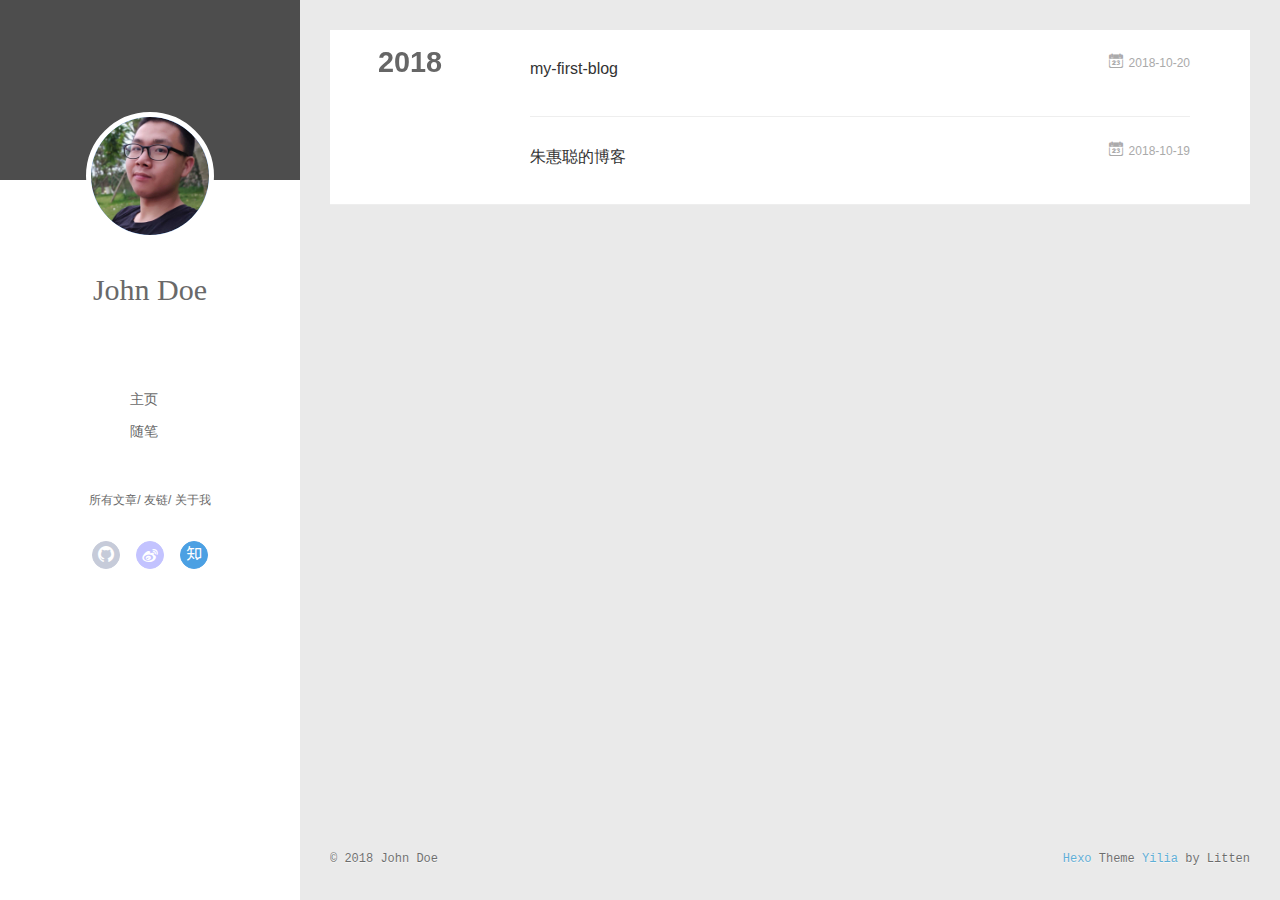
==== commit 6ced03e7: "Site updated: 2018-10-20 15:43:53" ====
--- a/archives/index.html
+++ b/archives/index.html
@@ -19,7 +19,7 @@
     <link rel="alternative" href="/atom.xml" title="Hexo" type="application/atom+xml">
   
   
-    <link rel="icon" href="/favicon.png">
+    <link rel="icon" href="/assets/img/head.jpg">
   
   <link rel="stylesheet" type="text/css" href="/./main.0cf68a.css">
   <style type="text/css">
@@ -43,7 +43,7 @@
 <div class="intrude-less">
 	<header id="header" class="inner">
 		<a href="/" class="profilepic">
-			<img src="" class="js-avatar">
+			<img src="/assets/img/head.jpg" class="js-avatar">
 		</a>
 		<hgroup>
 		  <h1 class="header-author"><a href="/">John Doe</a></h1>
@@ -55,7 +55,7 @@
 			
 				<li><a href="/">主页</a></li>
 	        
-				<li><a href="/tags/随笔/">随笔</a></li>
+				<li><a href="/archive/index.html">随笔</a></li>
 	        
 			</ul>
 		</nav>
@@ -99,7 +99,7 @@
 	<div class="intrude-less">
 		<header id="header" class="inner">
 			<div class="profilepic">
-				<img src="" class="js-avatar">
+				<img src="/assets/img/head.jpg" class="js-avatar">
 			</div>
 			<hgroup>
 			  <h1 class="header-author js-header-author">John Doe</h1>
@@ -131,7 +131,7 @@
 				
 					<li style="width: 50%"><a href="/">主页</a></li>
 		        
-					<li style="width: 50%"><a href="/tags/随笔/">随笔</a></li>
+					<li style="width: 50%"><a href="/archive/index.html">随笔</a></li>
 		        
 				</ul>
 			</nav>
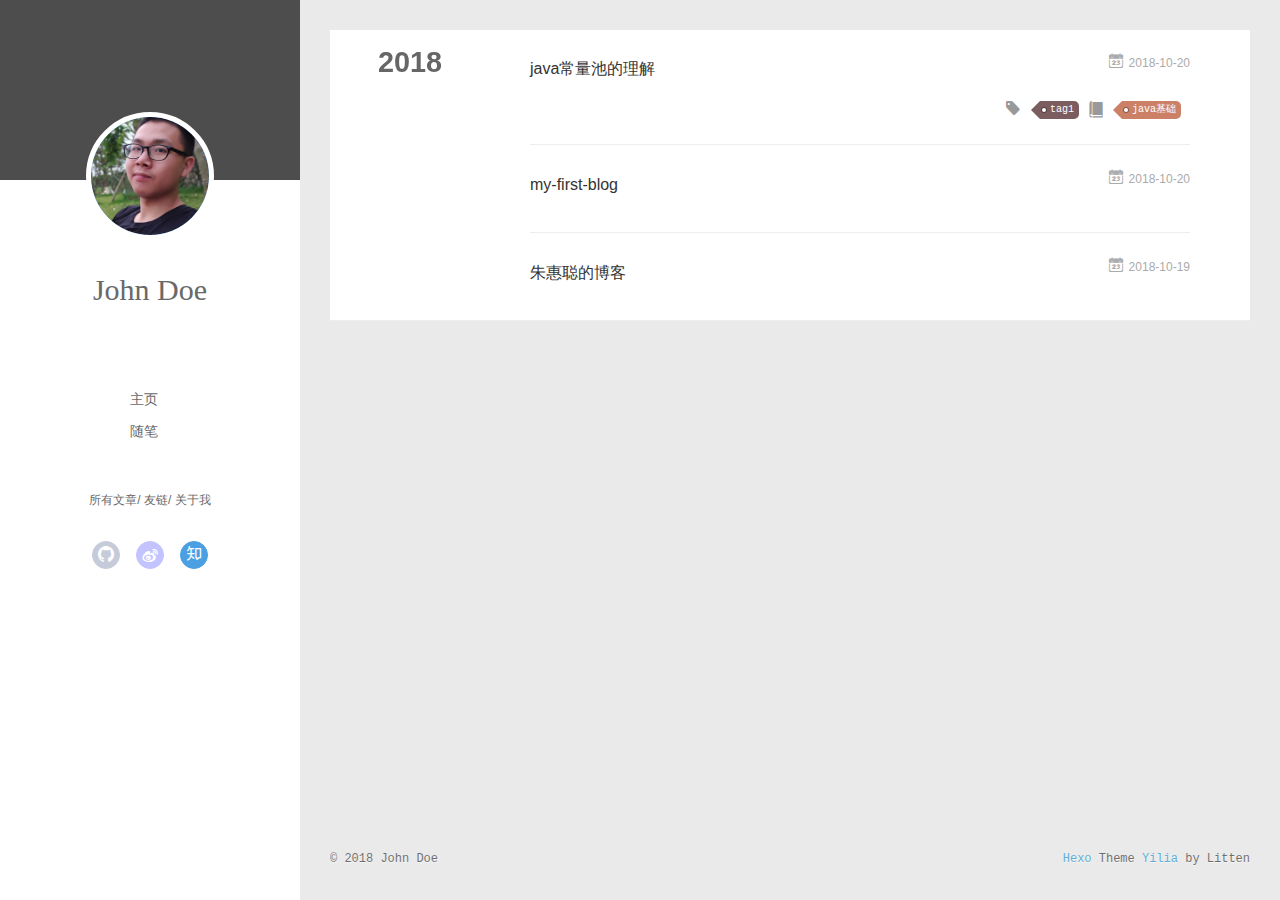
==== commit ab4c78e8: "Site updated: 2018-10-20 15:48:53" ====
--- a/archives/index.html
+++ b/archives/index.html
@@ -163,6 +163,55 @@
   <div class="archive-article-inner">
     <header class="archive-article-header">
       	<div class="article-meta">
+	      	<a href="/2018/10/20/java常量池的理解/" class="archive-article-date">
+  	<time datetime="2018-10-20T07:27:49.000Z" itemprop="datePublished"><i class="icon-calendar icon"></i>2018-10-20</time>
+</a>
+        </div>
+    	 
+  
+    <h1 itemprop="name">
+      <a class="archive-article-title" href="/2018/10/20/java常量池的理解/">java常量池的理解</a>
+    </h1>
+  
+
+        <div class="article-info info-on-right">
+          
+	<div class="article-tag tagcloud">
+		<i class="icon-price-tags icon"></i>
+		<ul class="article-tag-list">
+			 
+        		<li class="article-tag-list-item">
+        			<a href="javascript:void(0)" class="js-tag article-tag-list-link color5">tag1</a>
+        		</li>
+      		
+		</ul>
+	</div>
+
+          
+	<div class="article-category tagcloud">
+		<i class="icon-book icon"></i>
+		<ul class="article-tag-list">
+			 
+        		<li class="article-tag-list-item">
+        			<a href="/categories/java基础//" class="article-tag-list-link color2">java基础</a>
+        		</li>
+      		
+		</ul>
+	</div>
+
+
+        </div>
+        <div class="clearfix"></div>
+    </header>
+  </div>
+</article>
+  
+    
+    
+    <article class="archive-article archive-type-post">
+  <div class="archive-article-inner">
+    <header class="archive-article-header">
+      	<div class="article-meta">
 	      	<a href="/2018/10/20/my-first-blog/" class="archive-article-date">
   	<time datetime="2018-10-20T02:22:52.000Z" itemprop="datePublished"><i class="icon-calendar icon"></i>2018-10-20</time>
 </a>
@@ -307,6 +356,10 @@
             <input type="checkbox" q-on="click:toggleTag(e)" q-attr="checked:showTags">
           </label>
           <ul class="article-tag-list" q-show="showTags">
+             
+              <li class="article-tag-list-item">
+                <a href="javascript:void(0)" class="js-tag color5">tag1</a>
+              </li>
             
             <div class="clearfix"></div>
           </ul>
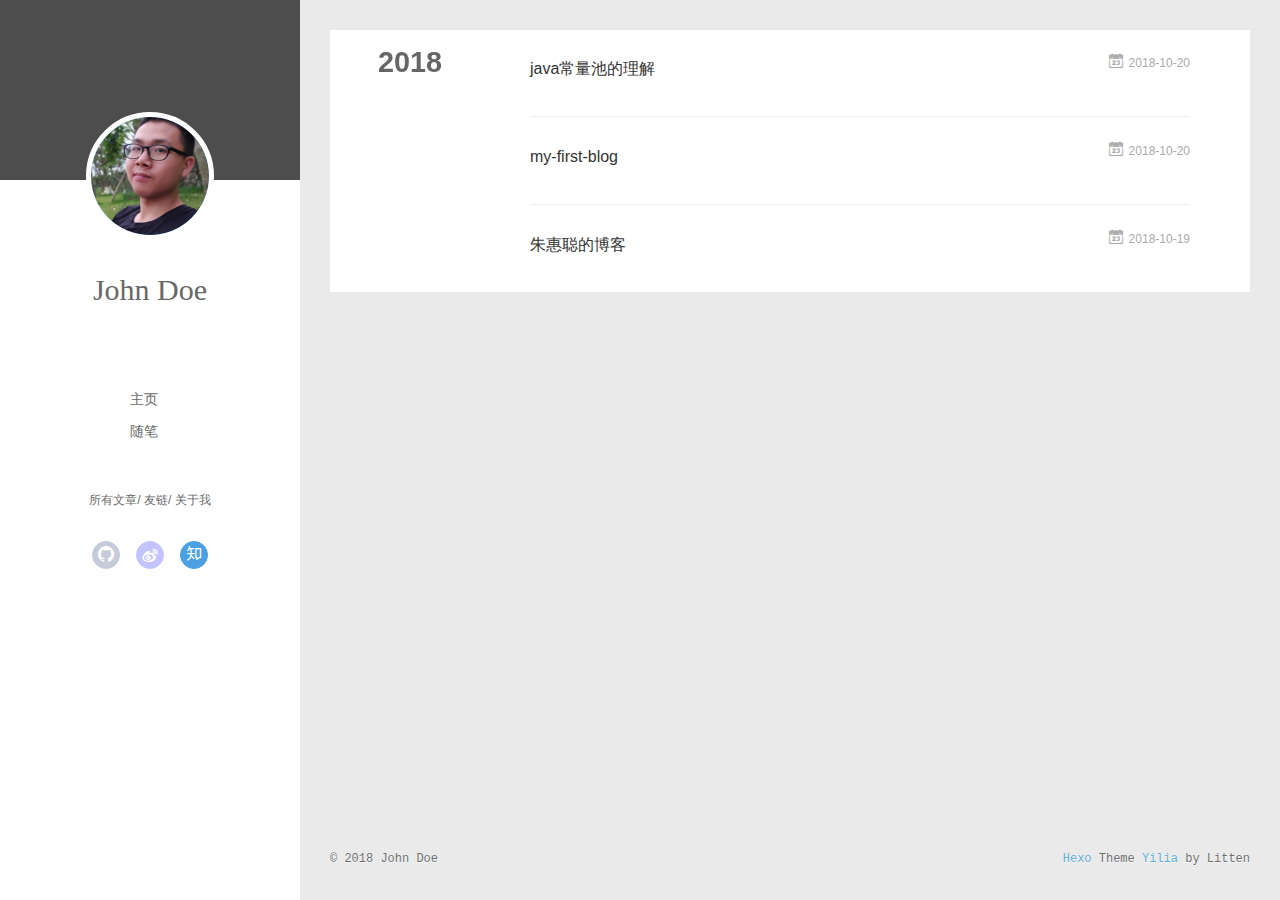
==== commit afd79e4c: "Site updated: 2018-10-20 15:57:11" ====
--- a/archives/index.html
+++ b/archives/index.html
@@ -176,29 +176,7 @@
 
         <div class="article-info info-on-right">
           
-	<div class="article-tag tagcloud">
-		<i class="icon-price-tags icon"></i>
-		<ul class="article-tag-list">
-			 
-        		<li class="article-tag-list-item">
-        			<a href="javascript:void(0)" class="js-tag article-tag-list-link color5">tag1</a>
-        		</li>
-      		
-		</ul>
-	</div>
-
-          
-	<div class="article-category tagcloud">
-		<i class="icon-book icon"></i>
-		<ul class="article-tag-list">
-			 
-        		<li class="article-tag-list-item">
-        			<a href="/categories/java基础//" class="article-tag-list-link color2">java基础</a>
-        		</li>
-      		
-		</ul>
-	</div>
-
+          
 
         </div>
         <div class="clearfix"></div>
@@ -356,10 +334,6 @@
             <input type="checkbox" q-on="click:toggleTag(e)" q-attr="checked:showTags">
           </label>
           <ul class="article-tag-list" q-show="showTags">
-             
-              <li class="article-tag-list-item">
-                <a href="javascript:void(0)" class="js-tag color5">tag1</a>
-              </li>
             
             <div class="clearfix"></div>
           </ul>
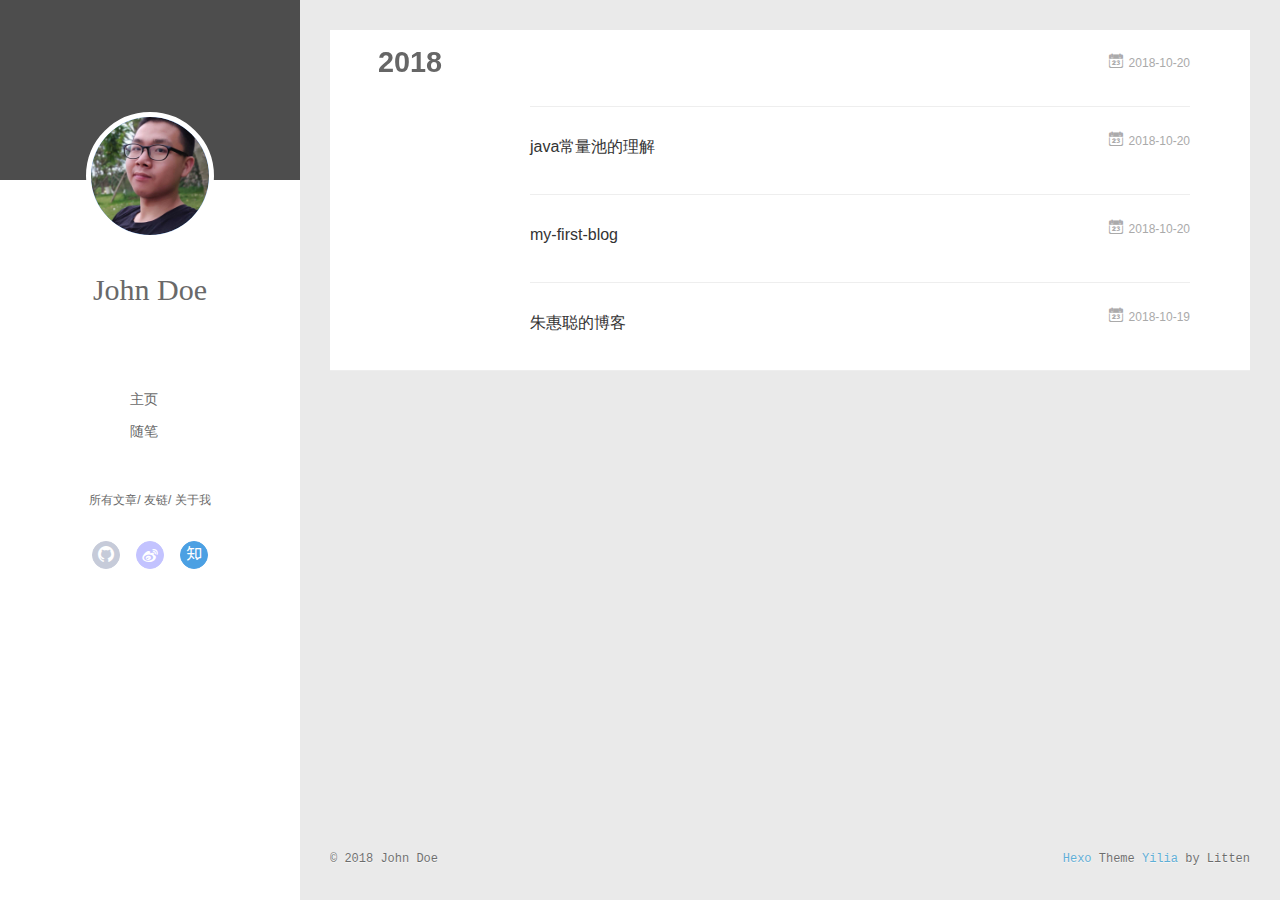
==== commit 6133620d: "Site updated: 2018-10-20 16:04:44" ====
--- a/archives/index.html
+++ b/archives/index.html
@@ -158,6 +158,27 @@
           <a href="/archives/2018" class="archive-year">2018</a>
         </div>
         <div class="archives">
+    
+    <article class="archive-article archive-type-post">
+  <div class="archive-article-inner">
+    <header class="archive-article-header">
+      	<div class="article-meta">
+	      	<a href="/2018/10/20/html的基本标签的使用/" class="archive-article-date">
+  	<time datetime="2018-10-20T08:01:11.891Z" itemprop="datePublished"><i class="icon-calendar icon"></i>2018-10-20</time>
+</a>
+        </div>
+    	 
+        <div class="article-info info-on-right">
+          
+          
+
+        </div>
+        <div class="clearfix"></div>
+    </header>
+  </div>
+</article>
+  
+    
     
     <article class="archive-article archive-type-post">
   <div class="archive-article-inner">
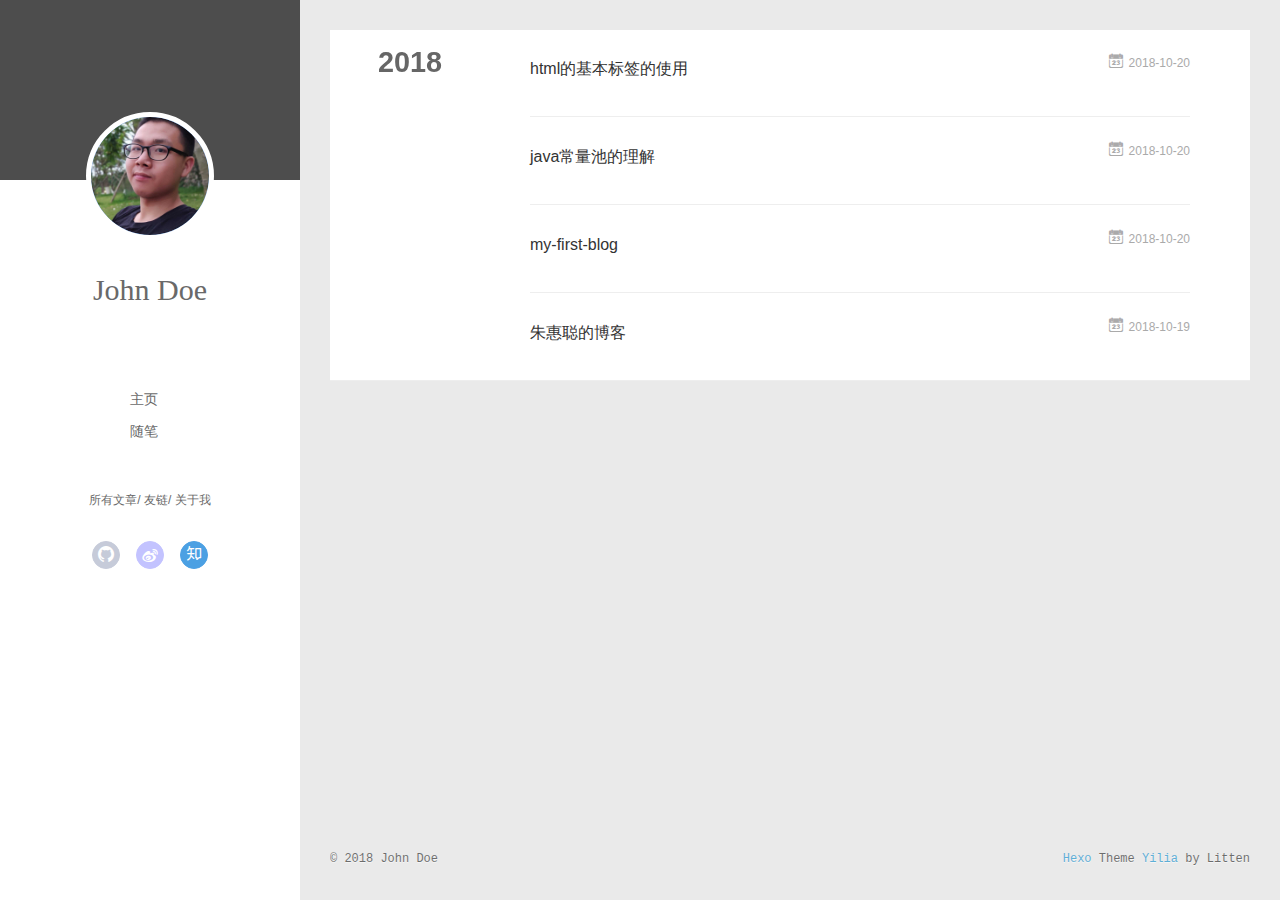
==== commit a6a66184: "Site updated: 2018-10-20 16:26:56" ====
--- a/archives/index.html
+++ b/archives/index.html
@@ -164,10 +164,16 @@
     <header class="archive-article-header">
       	<div class="article-meta">
 	      	<a href="/2018/10/20/html的基本标签的使用/" class="archive-article-date">
-  	<time datetime="2018-10-20T08:01:11.891Z" itemprop="datePublished"><i class="icon-calendar icon"></i>2018-10-20</time>
+  	<time datetime="2018-10-20T08:00:20.000Z" itemprop="datePublished"><i class="icon-calendar icon"></i>2018-10-20</time>
 </a>
         </div>
     	 
+  
+    <h1 itemprop="name">
+      <a class="archive-article-title" href="/2018/10/20/html的基本标签的使用/">html的基本标签的使用</a>
+    </h1>
+  
+
         <div class="article-info info-on-right">
           
           
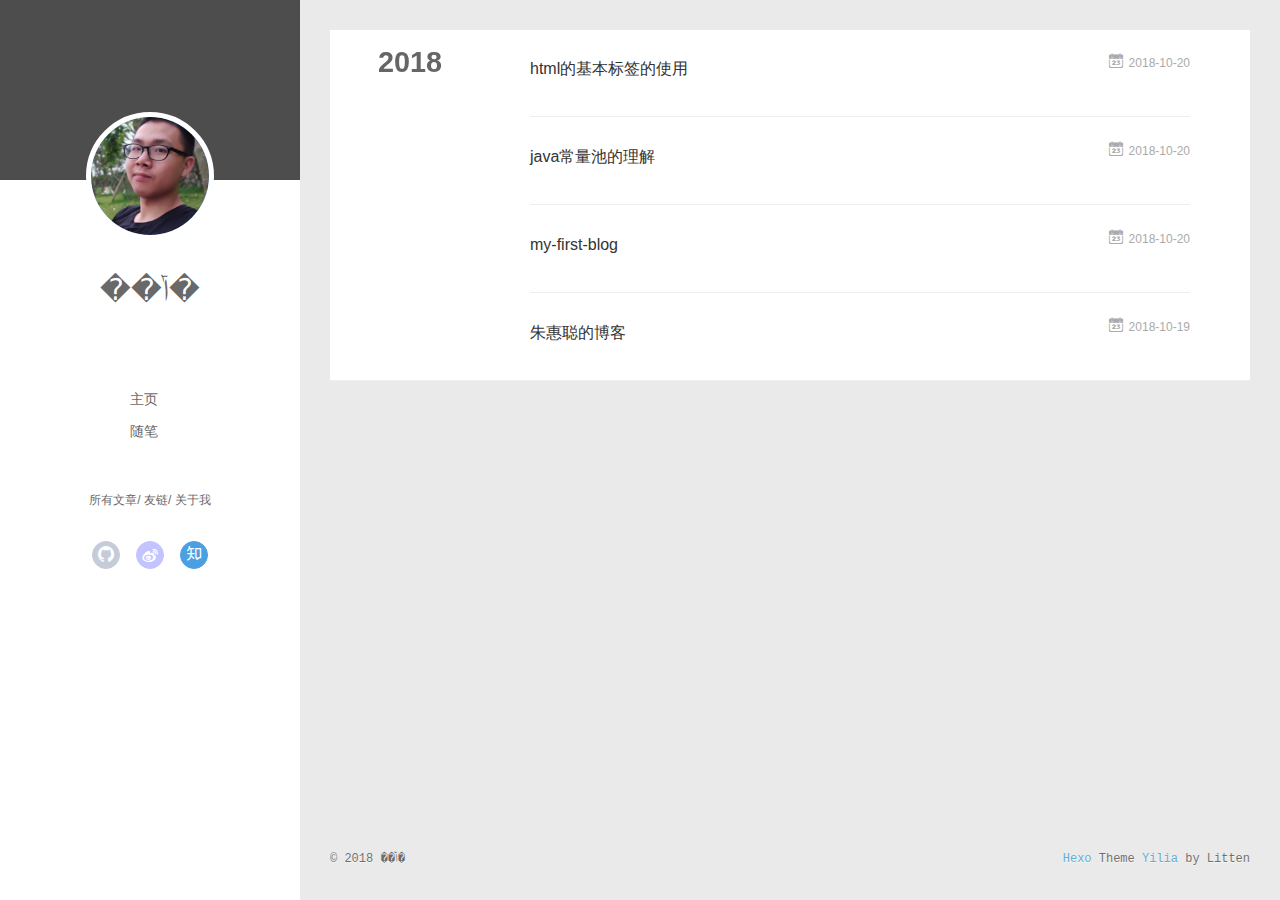
==== commit d322502f: "Site updated: 2018-10-20 16:44:20" ====
--- a/archives/index.html
+++ b/archives/index.html
@@ -46,7 +46,7 @@
 			<img src="/assets/img/head.jpg" class="js-avatar">
 		</a>
 		<hgroup>
-		  <h1 class="header-author"><a href="/">John Doe</a></h1>
+		  <h1 class="header-author"><a href="/">��ݴ�</a></h1>
 		</hgroup>
 		
 
@@ -55,7 +55,7 @@
 			
 				<li><a href="/">主页</a></li>
 	        
-				<li><a href="/archive/index.html">随笔</a></li>
+				<li><a href="/">随笔</a></li>
 	        
 			</ul>
 		</nav>
@@ -102,7 +102,7 @@
 				<img src="/assets/img/head.jpg" class="js-avatar">
 			</div>
 			<hgroup>
-			  <h1 class="header-author js-header-author">John Doe</h1>
+			  <h1 class="header-author js-header-author">��ݴ�</h1>
 			</hgroup>
 			
 			
@@ -131,7 +131,7 @@
 				
 					<li style="width: 50%"><a href="/">主页</a></li>
 		        
-					<li style="width: 50%"><a href="/archive/index.html">随笔</a></li>
+					<li style="width: 50%"><a href="/">随笔</a></li>
 		        
 				</ul>
 			</nav>
@@ -279,7 +279,7 @@
   <div class="outer">
     <div id="footer-info">
     	<div class="footer-left">
-    		&copy; 2018 John Doe
+    		&copy; 2018 ��ݴ�
     	</div>
       	<div class="footer-right">
       		<a href="http://hexo.io/" target="_blank">Hexo</a>  Theme <a href="https://github.com/litten/hexo-theme-yilia" target="_blank">Yilia</a> by Litten
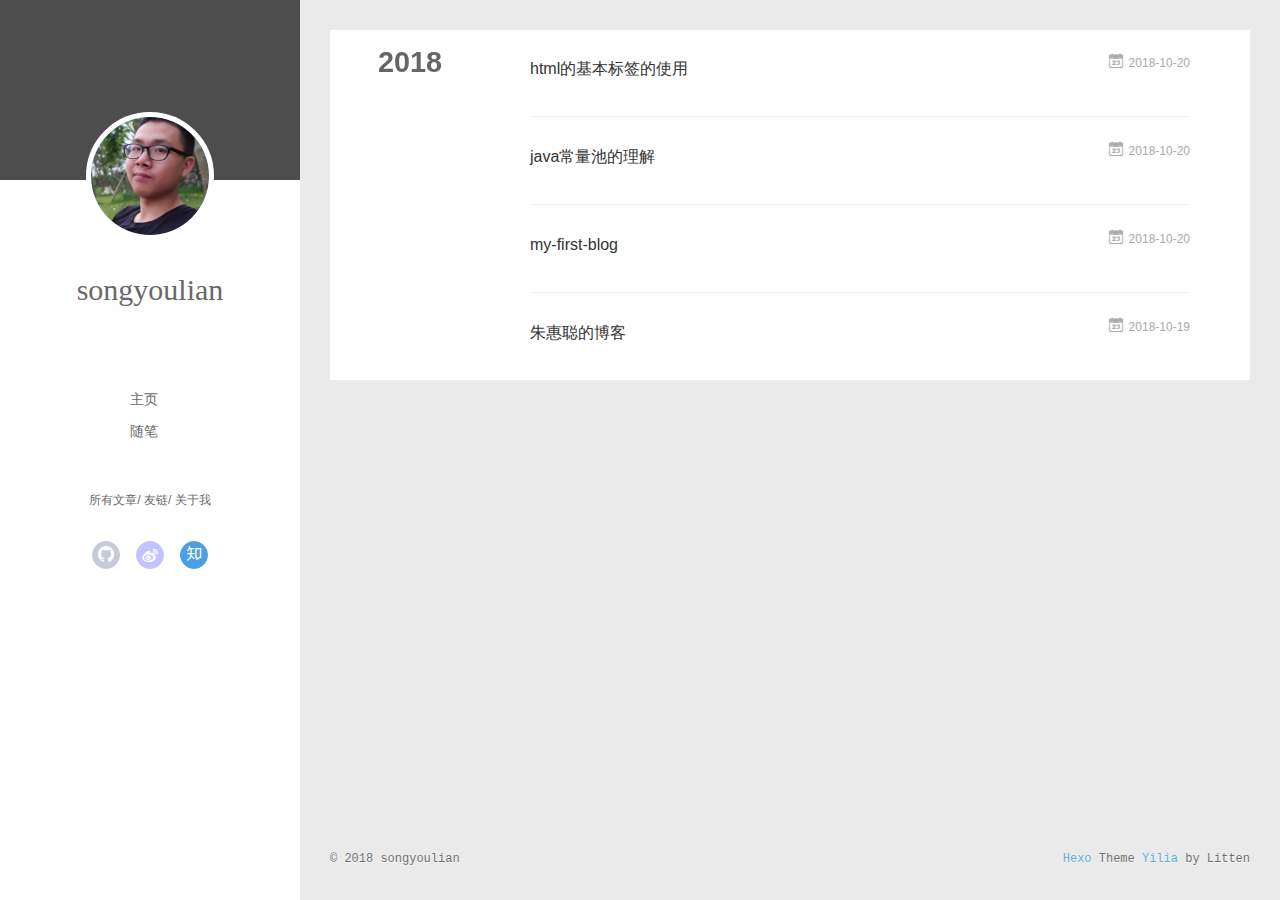
==== commit c2ae5afd: "Site updated: 2018-10-20 16:48:41" ====
--- a/archives/index.html
+++ b/archives/index.html
@@ -46,7 +46,7 @@
 			<img src="/assets/img/head.jpg" class="js-avatar">
 		</a>
 		<hgroup>
-		  <h1 class="header-author"><a href="/">��ݴ�</a></h1>
+		  <h1 class="header-author"><a href="/">songyoulian</a></h1>
 		</hgroup>
 		
 
@@ -102,7 +102,7 @@
 				<img src="/assets/img/head.jpg" class="js-avatar">
 			</div>
 			<hgroup>
-			  <h1 class="header-author js-header-author">��ݴ�</h1>
+			  <h1 class="header-author js-header-author">songyoulian</h1>
 			</hgroup>
 			
 			
@@ -279,7 +279,7 @@
   <div class="outer">
     <div id="footer-info">
     	<div class="footer-left">
-    		&copy; 2018 ��ݴ�
+    		&copy; 2018 songyoulian
     	</div>
       	<div class="footer-right">
       		<a href="http://hexo.io/" target="_blank">Hexo</a>  Theme <a href="https://github.com/litten/hexo-theme-yilia" target="_blank">Yilia</a> by Litten
